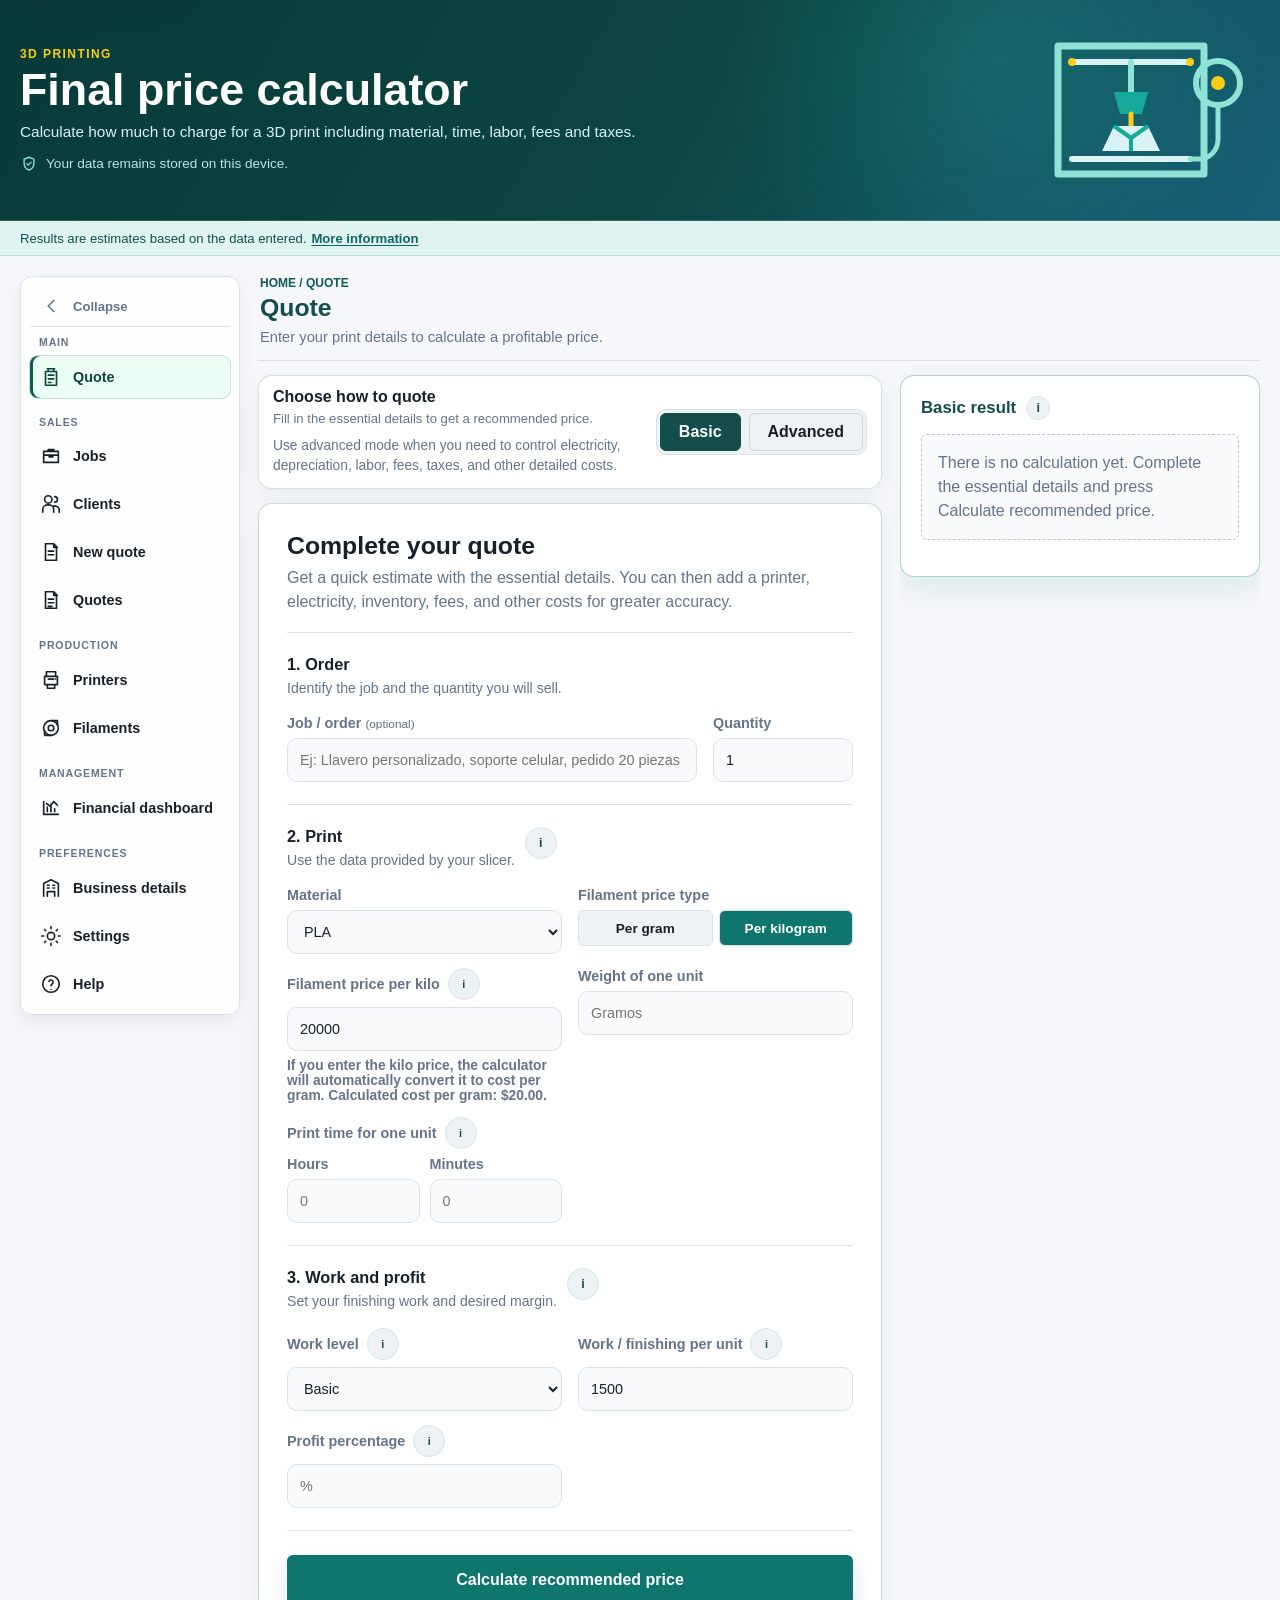
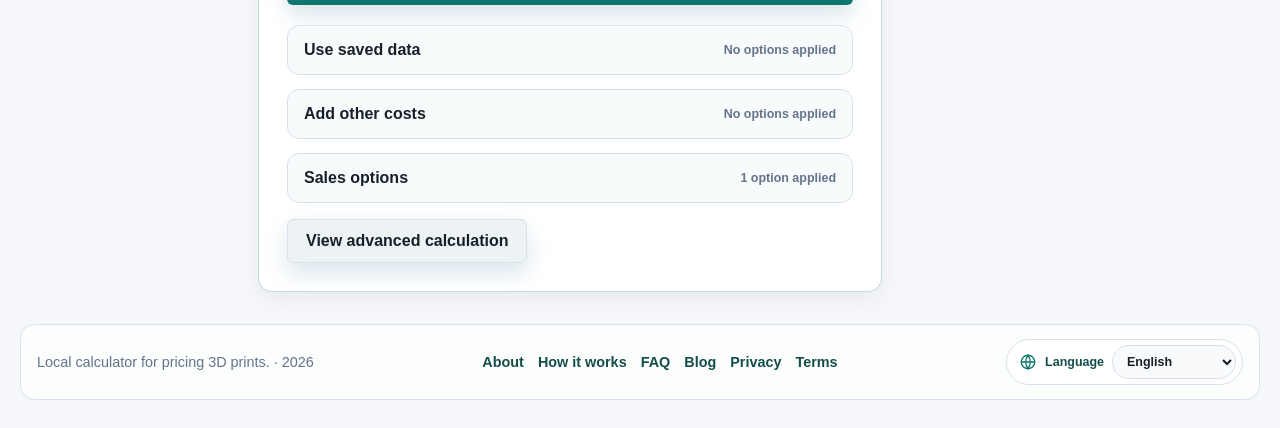
==== index.html @ 18823e8d "fix(ui): move language picker to footer" ====
<!DOCTYPE html>
<html lang="es">
<head>
  <meta charset="UTF-8">
  <meta name="viewport" content="width=device-width, initial-scale=1.0">
  <title>Calculadora de precio de impresión 3D | Costos, cotizaciones e inventario</title>
  <meta name="description" content="Calcula costos de impresión 3D, define precios rentables, crea cotizaciones y gestiona impresoras e inventario de filamentos desde una herramienta local.">
  <meta name="robots" content="index, follow">
  <meta name="theme-color" content="#0f766e">
  <meta name="color-scheme" content="light">
  <meta name="referrer" content="strict-origin-when-cross-origin">
  <link rel="canonical" href="https://raularqueros.github.io/estoy-creando-una-calculadora-web-de/">
  <link rel="icon" href="assets/icons/favicon.svg" type="image/svg+xml">
  <meta property="og:type" content="website">
  <meta property="og:title" content="Calculadora de precio de impresión 3D | Costos, cotizaciones e inventario">
  <meta property="og:description" content="Calcula costos, define precios, crea cotizaciones y gestiona impresoras e inventario de filamentos para trabajos de impresión 3D.">
  <meta property="og:url" content="https://raularqueros.github.io/estoy-creando-una-calculadora-web-de/">
  <meta property="og:image" content="https://raularqueros.github.io/estoy-creando-una-calculadora-web-de/assets/images/social-preview.svg">
  <meta property="og:site_name" content="Calculadora de precio de impresión 3D">
  <meta property="og:locale" content="es_CL">
  <meta name="twitter:card" content="summary_large_image">
  <meta name="twitter:title" content="Calculadora de precio de impresión 3D | Costos, cotizaciones e inventario">
  <meta name="twitter:description" content="Herramienta local para calcular costos, precios y cotizaciones de impresión 3D con impresoras e inventario de filamentos.">
  <meta name="twitter:image" content="https://raularqueros.github.io/estoy-creando-una-calculadora-web-de/assets/images/social-preview.svg">
  <link rel="stylesheet" href="styles.css?v=20260725-language-picker-v3">
  <script type="application/ld+json">
    {
      "@context": "https://schema.org",
      "@type": "WebApplication",
      "name": "Calculadora de precio final para impresión 3D",
      "description": "Herramienta local para calcular costos, definir precios, crear cotizaciones y gestionar impresoras e inventario de filamentos para trabajos de impresión 3D.",
      "url": "https://raularqueros.github.io/estoy-creando-una-calculadora-web-de/",
      "applicationCategory": "BusinessApplication",
      "operatingSystem": "Navegador web",
      "inLanguage": "es",
      "isAccessibleForFree": true,
      "offers": {
        "@type": "Offer",
        "price": "0",
        "priceCurrency": "USD"
      }
    }
  </script>
</head>
<body>
  <a class="skip-link" href="#dashboardContent" data-i18n="saltarContenido">Saltar al contenido principal</a>
  <div id="a11yLiveRegion" class="sr-only" aria-live="polite" aria-atomic="true"></div>
  <header class="site-header">
    <div class="site-header__inner">
      <div class="site-header__copy">
        <p class="eyebrow" data-i18n="siteEyebrow">Impresión 3D</p>
        <h1 data-i18n="tituloApp">Calculadora de precio final</h1>
        <p class="intro" data-i18n="siteIntro">Calcula cuánto cobrar por una impresión 3D considerando material, tiempo, trabajo, comisiones e impuestos.</p>
        <p class="privacy-note">
          <svg viewBox="0 0 24 24" aria-hidden="true">
            <path d="M12 3 5.5 5.5v5.4c0 4.1 2.7 7.8 6.5 9.1 3.8-1.3 6.5-5 6.5-9.1V5.5L12 3Z"/>
            <path d="m9.2 11.7 1.8 1.8 3.9-4"/>
          </svg>
          <span data-i18n="sitePrivacy">Tus datos permanecen guardados en este dispositivo.</span>
        </p>
      </div>
      <div class="site-header__visual" aria-hidden="true">
        <img src="assets/images/hero-calculadora-3d.svg" alt="" aria-hidden="true" width="280" height="200">
      </div>
    </div>
  </header>
  <div class="estimation-strip">
    <div class="estimation-strip__inner">
      <p class="estimation-notice"><span data-i18n="avisoEstimaciones">Los resultados son estimaciones basadas en los datos ingresados.</span> <a href="pages/como-funciona.html" data-i18n="masInformacion">Más información</a></p>
    </div>
  </div>

  <div class="dashboard-shell">
    <aside class="dashboard-sidebar" aria-label="Navegación principal" data-i18n-aria-label="navegacionPrincipal">
      <button type="button" id="sidebarToggle" class="sidebar-toggle" aria-expanded="true" aria-controls="dashboardNav" aria-label="Contraer navegación" data-i18n-aria-label="contraerNavegacion">
        <svg viewBox="0 0 24 24" aria-hidden="true"><path d="M15 18l-6-6 6-6"/></svg>
        <span class="dashboard-nav__label" data-i18n="contraer">Contraer</span>
      </button>
      <nav class="dashboard-nav" id="dashboardNav">
        <section class="dashboard-nav__group" aria-labelledby="navGroupMain">
          <p class="dashboard-nav__group-title" id="navGroupMain" data-i18n="navGroupMain">Principal</p>
          <button type="button" class="dashboard-nav__button" data-section="cotizar" data-tooltip="Cotizar" title="Cotizar" aria-label="Cotizar" data-i18n-title="navCotizarTitulo" data-i18n-aria-label="navCotizarTitulo">
            <svg viewBox="0 0 24 24" aria-hidden="true"><path d="M8 3h8M9 3v3h6V3M6 6h12v15H6zM9 10h6M9 14h6M9 18h3"/></svg>
            <span class="dashboard-nav__label" data-i18n="navCotizarTitulo">Cotizar</span>
          </button>
        </section>
        <section class="dashboard-nav__group" aria-labelledby="navGroupSales">
          <p class="dashboard-nav__group-title" id="navGroupSales" data-i18n="navGroupSales">Ventas</p>
          <button type="button" class="dashboard-nav__button" data-section="trabajos" data-tooltip="Trabajos" title="Trabajos" aria-label="Trabajos" data-i18n-title="navTrabajosTitulo" data-i18n-aria-label="navTrabajosTitulo">
            <svg viewBox="0 0 24 24" aria-hidden="true"><path d="M9 7V5h6v2M4 7h16v12H4zM4 11h16M10 11v2h4v-2"/></svg>
            <span class="dashboard-nav__label" data-i18n="navTrabajosTitulo">Trabajos</span>
          </button>
          <button type="button" class="dashboard-nav__button" data-section="clientes" data-tooltip="Clientes" title="Clientes" aria-label="Clientes" data-i18n-title="navClientesTitulo" data-i18n-aria-label="navClientesTitulo">
            <svg viewBox="0 0 24 24" aria-hidden="true"><path d="M9 11a4 4 0 100-8 4 4 0 000 8zM3 21v-3a5 5 0 015-5h2a5 5 0 015 5v3M16 10a3 3 0 100-6M15 14h1a5 5 0 015 5v2"/></svg>
            <span class="dashboard-nav__label" data-i18n="navClientesTitulo">Clientes</span>
          </button>
          <button type="button" class="dashboard-nav__button" data-section="cotizacion-cliente" data-tooltip="Nueva cotización" title="Nueva cotización" aria-label="Nueva cotización" data-i18n-title="navCotizacionClienteTitulo" data-i18n-aria-label="navCotizacionClienteTitulo">
            <svg viewBox="0 0 24 24" aria-hidden="true"><path d="M6 3h9l3 3v15H6zM15 3v4h4M9 11h6M9 15h6"/></svg>
            <span class="dashboard-nav__label" data-i18n="navCotizacionClienteTitulo">Nueva cotización</span>
          </button>
          <button type="button" class="dashboard-nav__button" data-section="cotizaciones" data-tooltip="Historial de cotizaciones" title="Historial de cotizaciones" aria-label="Historial de cotizaciones" data-i18n-title="navCotizacionesTitulo" data-i18n-aria-label="navCotizacionesTitulo">
            <svg viewBox="0 0 24 24" aria-hidden="true"><path d="M6 3h9l3 3v15H6zM15 3v4h4M9 11h6M9 15h6M9 19h4"/></svg>
            <span class="dashboard-nav__label" data-i18n="navCotizacionesEtiqueta">Cotizaciones</span>
          </button>
        </section>
        <section class="dashboard-nav__group" aria-labelledby="navGroupProduction">
          <p class="dashboard-nav__group-title" id="navGroupProduction" data-i18n="navGroupProduction">Producción</p>
          <button type="button" class="dashboard-nav__button" data-section="impresoras" data-tooltip="Impresoras" title="Impresoras" aria-label="Impresoras" data-i18n-title="navImpresorasTitulo" data-i18n-aria-label="navImpresorasTitulo">
            <svg viewBox="0 0 24 24" aria-hidden="true"><path d="M7 3h10v5H7zM5 8h14v9H5zM8 17h8v4H8zM9 11h6M17 11h.01"/></svg>
            <span class="dashboard-nav__label" data-i18n="navImpresorasTitulo">Impresoras</span>
          </button>
          <button type="button" class="dashboard-nav__button" data-section="filamentos" data-tooltip="Filamentos" title="Filamentos" aria-label="Filamentos" data-i18n-title="navFilamentosTitulo" data-i18n-aria-label="navFilamentosTitulo">
            <svg viewBox="0 0 24 24" aria-hidden="true"><circle cx="12" cy="12" r="8"/><circle cx="12" cy="12" r="3"/><path d="M12 4h7v5M12 20H5v-5"/></svg>
            <span class="dashboard-nav__label" data-i18n="navFilamentosTitulo">Filamentos</span>
          </button>
        </section>
        <section class="dashboard-nav__group" aria-labelledby="navGroupManagement">
          <p class="dashboard-nav__group-title" id="navGroupManagement" data-i18n="navGroupManagement">Gestión</p>
          <button type="button" class="dashboard-nav__button" data-section="finanzas" data-tooltip="Panel financiero" title="Panel financiero" aria-label="Panel financiero" data-i18n-title="navFinanzasTitulo" data-i18n-aria-label="navFinanzasTitulo">
            <svg viewBox="0 0 24 24" aria-hidden="true"><path d="M4 19V5M4 19h16M8 16v-5M12 16V8M16 16v-3M7 7l4 3 4-5 4 4"/></svg>
            <span class="dashboard-nav__label" data-i18n="navFinanzasTitulo">Panel financiero</span>
          </button>
        </section>
        <section class="dashboard-nav__group" aria-labelledby="navGroupPreferences">
          <p class="dashboard-nav__group-title" id="navGroupPreferences" data-i18n="navGroupPreferences">Preferencias</p>
          <button type="button" class="dashboard-nav__button" data-section="datos-cotizacion" data-tooltip="Datos comerciales" title="Datos comerciales" aria-label="Datos comerciales" data-i18n-title="navDatosCotizacionTitulo" data-i18n-aria-label="navDatosCotizacionTitulo">
            <svg viewBox="0 0 24 24" aria-hidden="true"><path d="M4 21V7l8-4 8 4v14M8 21v-5h8v5M8 9h2M14 9h2M8 12h2M14 12h2"/></svg>
            <span class="dashboard-nav__label" data-i18n="navDatosCotizacionTitulo">Datos comerciales</span>
          </button>
          <button type="button" class="dashboard-nav__button" data-section="configuracion" data-tooltip="Configuración" title="Configuración" aria-label="Configuración" data-i18n-title="navConfiguracionTitulo" data-i18n-aria-label="navConfiguracionTitulo">
            <svg viewBox="0 0 24 24" aria-hidden="true"><path d="M12 8a4 4 0 100 8 4 4 0 000-8zM4 12H2M22 12h-2M12 4V2M12 22v-2M6.3 6.3L4.9 4.9M19.1 19.1l-1.4-1.4M17.7 6.3l1.4-1.4M4.9 19.1l1.4-1.4"/></svg>
            <span class="dashboard-nav__label" data-i18n="navConfiguracionTitulo">Configuración</span>
          </button>
          <button type="button" class="dashboard-nav__button" data-section="ayuda" data-tooltip="Ayuda" title="Ayuda" aria-label="Ayuda" data-i18n-title="navAyudaTitulo" data-i18n-aria-label="navAyudaTitulo">
            <svg viewBox="0 0 24 24" aria-hidden="true"><circle cx="12" cy="12" r="9"/><path d="M9.8 9a2.3 2.3 0 014.4 1c0 2-2.2 2.1-2.2 4M12 18h.01"/></svg>
            <span class="dashboard-nav__label" data-i18n="navAyudaTitulo">Ayuda</span>
          </button>
        </section>
      </nav>
    </aside>

  <main class="calculator" id="dashboardContent" tabindex="-1" aria-label="Contenido principal" data-i18n-aria-label="contenidoPrincipal">
    <section class="panel mode-switch-panel">
      <div>
        <p class="eyebrow" data-i18n="modoCalculo">Modo de cálculo</p>
        <h2 data-i18n="cotizacionRapida">Elige cómo cotizar</h2>
        <p class="mode-description" data-i18n="modoBasicoDescripcion">Completa los datos esenciales para obtener un precio recomendado.</p>
        <p class="mode-advanced-hint" data-i18n="modoAvanzadoOrientacion">Usa el modo avanzado cuando necesites controlar electricidad, amortización, mano de obra, comisiones, impuestos y otros costos detallados.</p>
      </div>
      <div class="mode-actions" role="group" aria-label="Modo de cálculo">
        <button type="button" id="btnModoBasico" class="mode-button" aria-pressed="true" data-i18n="modoBasico">Básico</button>
        <button type="button" id="btnModoAvanzado" class="mode-button" aria-pressed="false" data-i18n="modoAvanzado">Avanzado</button>
      </div>
    </section>

    <section id="seccionModoBasico" class="mode-container">
      <section class="panel quick-panel basic-quote-panel" aria-describedby="basicQuickStartHelp">
        <header class="basic-form-header">
          <h2 data-i18n="basicFormTitle">Completa tu cotización</h2>
          <p id="basicQuickStartHelp" data-i18n="basicQuickStartHelp">Obtén una estimación rápida con los datos esenciales. Después puedes agregar impresora, electricidad, inventario, comisiones y otros costos para mejorar la precisión.</p>
        </header>

        <div class="basic-blocks basic-flow">
          <section class="form-block basic-flow-section">
            <div class="basic-section-heading">
              <h3 data-i18n="basicOrderTitle">1. Pedido</h3>
              <p data-i18n="basicOrderDescription">Identifica el trabajo y la cantidad que venderás.</p>
            </div>
            <div class="field-grid basic-flow-fields basic-order-fields">
              <label>
                <span><span data-i18n="nombreTrabajo">Nombre del trabajo / pedido</span> <span class="optional-label">(<span data-i18n="opcional">opcional</span>)</span></span>
                <input
                  type="text"
                  id="nombreTrabajoBasico"
                  placeholder="Ej: Llavero personalizado, soporte celular, pedido 20 piezas"
                >
              </label>
              <label>
                <span data-i18n="cantidadProductos">Cantidad de productos</span>
                <input type="number" id="cantidadBasico" min="1" value="1">
              </label>
            </div>
          </section>

          <section class="form-block basic-flow-section">
            <div class="basic-section-heading section-heading">
              <div>
                <h3 data-i18n="basicPrintTitle">2. Impresión</h3>
                <p data-i18n="basicPrintDescription">Usa los datos entregados por tu laminador.</p>
              </div>
              <button type="button" class="info-btn" data-help="datosImpresion" aria-label="Información sobre datos de la impresión">i</button>
            </div>
            <div class="field-grid basic-flow-fields">
              <label>
                <span data-i18n="material">Material</span>
                <select id="materialBasico"></select>
              </label>
              <div class="field-block">
                <span class="field-label" data-i18n="tipoPrecioFilamento">Tipo de precio del filamento</span>
                <div class="mini-switch" aria-label="Modo de costo de material básico">
                  <button type="button" id="modoCostoGramoBasico" class="mini-switch-button" aria-pressed="false" data-i18n="porGramo">Por gramo</button>
                  <button type="button" id="modoCostoKiloBasico" class="mini-switch-button active" aria-pressed="true" data-i18n="porKilo">Por kilo</button>
                </div>
              </div>
              <div class="field-block">
                <div class="field-label-row">
                  <label class="field-label" id="costoUnidadLabelBasico" for="costoUnidadBasico">Precio por kilo</label>
                  <button type="button" class="info-btn info-btn--campo inline-info" data-help="precioFilamentoCampo" aria-label="Información sobre precio del filamento">i</button>
                </div>
                <input type="number" id="costoUnidadBasico" min="0" placeholder="$" aria-describedby="costoUnidadHelpBasico">
                <p class="help-text" id="costoUnidadHelpBasico">Costo por gramo calculado: $0.</p>
              </div>
              <label>
                <span id="pesoPiezaLabelBasico" data-i18n="pesoUnaUnidad">Peso de una unidad</span>
                <input type="number" id="pesoPiezaBasico" min="0" placeholder="Gramos">
              </label>
              <div class="field-block field-block--time">
                <div class="field-label-row">
                  <span id="tiempoImpresionLabelBasico" data-i18n="tiempoImpresionUnidad">Tiempo de impresión de una unidad</span>
                  <button type="button" class="info-btn info-btn--campo inline-info" data-help="tiempoImpresionCampo" aria-label="Información sobre tiempo de impresión">i</button>
                </div>
                <div class="time-inputs">
                  <label>
                    <span data-i18n="horas">Horas</span>
                    <input type="number" id="horasImpresionHorasBasico" min="0" step="1" placeholder="0">
                  </label>
                  <label>
                    <span data-i18n="minutos">Minutos</span>
                    <input type="number" id="horasImpresionMinutosBasico" min="0" max="59" step="1" placeholder="0">
                  </label>
                </div>
              </div>
            </div>
          </section>

          <section class="form-block basic-flow-section">
            <div class="basic-section-heading section-heading">
              <div>
                <h3 data-i18n="basicWorkTitle">3. Trabajo y ganancia</h3>
                <p data-i18n="basicWorkDescription">Define las terminaciones y el margen que quieres obtener.</p>
              </div>
              <button type="button" class="info-btn" data-help="ventaGanancia" aria-label="Información sobre trabajo y ganancia">i</button>
            </div>
            <div class="field-grid basic-flow-fields">
              <div class="field-block">
                <div class="field-label-row">
                  <label for="nivelTrabajoBasico" data-i18n="nivelTrabajo">Nivel de trabajo</label>
                  <button type="button" class="info-btn info-btn--campo inline-info" data-help="nivelTrabajoCampo" aria-label="Información sobre nivel de trabajo">i</button>
                </div>
                <select id="nivelTrabajoBasico">
                  <option value="basico" data-i18n="trabajoBasico">Básico</option>
                  <option value="normal" data-i18n="trabajoNormal">Normal</option>
                  <option value="detallado" data-i18n="trabajoDetallado">Detallado</option>
                  <option value="personalizado" data-i18n="trabajoPersonalizado">Personalizado</option>
                </select>
              </div>
              <div class="field-block">
                <div class="field-label-row">
                  <label for="manoObraSimpleBasico" data-i18n="trabajoTerminacionesPorUnidad">Trabajo / terminaciones por unidad</label>
                  <button type="button" class="info-btn info-btn--campo inline-info" data-help="manoObraSimpleCampo" aria-label="Información sobre trabajo y terminaciones">i</button>
                </div>
                <input type="number" id="manoObraSimpleBasico" min="0" value="1500">
              </div>
              <div class="field-block">
                <div class="field-label-row">
                  <label for="margenBasico" data-i18n="porcentajeGanancia">Porcentaje de ganancia</label>
                  <button type="button" class="info-btn info-btn--campo inline-info" data-help="margenCampo" aria-label="Información sobre porcentaje de ganancia">i</button>
                </div>
                <input type="number" id="margenBasico" min="0" placeholder="%">
              </div>
            </div>
          </section>
        </div>

        <div class="actions basic-primary-actions">
          <button type="button" id="calculateBasicButton" data-i18n="calcularPrecioRecomendado">Calcular precio recomendado</button>
        </div>

        <div class="basic-secondary-options" aria-label="Opciones complementarias" data-i18n-aria-label="opcionesComplementarias">
        <details id="datosGuardadosBasico" class="basic-disclosure">
          <summary>
            <span data-i18n="basicSavedData">Usar datos guardados</span>
            <span id="estadoDatosGuardadosBasico" class="basic-disclosure__status" data-i18n="ningunaOpcionAplicada">Sin opciones aplicadas</span>
          </summary>
          <div class="field-grid basic-flow-fields basic-disclosure__content">
            <div class="field-block field-wide filament-picker">
              <label for="filamentoBasico"><span data-i18n="bobinaInventario">Bobina de inventario</span> <span class="optional-label">(<span data-i18n="opcional">opcional</span>)</span></label>
              <select id="filamentoBasico">
                <option value="">Sin bobina / costo manual</option>
              </select>
              <div id="filamentoResumenBasico" class="filament-picker-summary" aria-live="polite">
                Selecciona una bobina para usar su costo por gramo y estimar el consumo.
              </div>
              <div class="filament-picker-actions" hidden>
                <button type="button" id="cambiarMonedaFilamentoBasico" class="secondary compact-button" data-i18n="usarMonedaBobina">Usar moneda de la bobina</button>
                <button type="button" id="usarCostoActualFilamentoBasico" class="secondary compact-button" hidden data-i18n="usarCostoActual">Usar costo actual</button>
                <button type="button" id="usarCostoManualBasico" class="ghost-button compact-button" data-i18n="usarCostoManual">Seguir con costo manual</button>
              </div>
            </div>
            <label>
              <span data-i18n="impresoraGuardadaOpcional">Impresora guardada (opcional)</span>
              <select id="impresoraBasico"></select>
            </label>
            <div class="printer-profile-note field-wide">
              <p id="impresoraPerfilNotaBasico" class="help-text" data-i18n="impresoraGuardadaAyuda">Puedes usar una impresora guardada o continuar con los valores estimados.</p>
              <div class="compact-actions">
                <button type="button" id="usarValoresManualesBasico" class="secondary compact-button" data-i18n="usarValoresManuales">Usar valores manuales</button>
                <button type="button" id="actualizarPerfilBasico" class="secondary compact-button" hidden data-i18n="actualizarPerfilValores">Actualizar perfil con estos valores</button>
              </div>
            </div>
          </div>
        </details>

        <details id="costosAdicionalesBasico" class="basic-disclosure">
          <summary>
            <span data-i18n="basicAdditionalCosts">Agregar otros costos</span>
            <span id="estadoCostosAdicionalesBasico" class="basic-disclosure__status" data-i18n="ningunaOpcionAplicada">Sin opciones aplicadas</span>
          </summary>
          <div class="field-grid basic-flow-fields basic-disclosure__content">
            <label>
              <span id="pesoSoportesPurgaLabelBasico" data-i18n="materialExtraPorUnidad">Material extra por unidad</span>
              <button type="button" class="info-btn info-btn--campo inline-info" data-help="materialExtraCampo" aria-label="Información sobre material extra">i</button>
              <input type="number" id="pesoSoportesPurgaBasico" min="0" placeholder="Opcional">
            </label>
            <label>
              <span data-i18n="embalaje">Embalaje</span>
              <input type="number" id="embalajeBasico" min="0" placeholder="$">
            </label>
            <label>
              <span data-i18n="envio">Envío</span>
              <input type="number" id="envioBasico" min="0" placeholder="$">
            </label>
            <label>
              <span data-i18n="perdidasFallasEstimadas">Pérdidas o fallas estimadas</span>
              <button type="button" class="info-btn info-btn--campo inline-info" data-help="mermaCampo" aria-label="Información sobre pérdidas o fallas estimadas">i</button>
              <input type="number" id="mermaBasico" min="0" placeholder="%">
            </label>
          </div>
          <div class="basic-internal-costs">
            <div class="collapse-row basic-internal-costs__toggle">
            <button
              type="button"
              id="toggleSupuestosEditables"
              class="collapse-toggle"
              aria-expanded="false"
              aria-controls="panelSupuestosEditables"
            >
              <span data-i18n="costosAjustables">Costos internos usados</span>
              <span class="collapse-indicator" data-i18n="mostrarContenido">Mostrar</span>
            </button>
            <button type="button" class="info-btn" data-help="supuestos" aria-label="Información sobre costos internos usados">i</button>
            </div>
            <div id="panelSupuestosEditables" class="field-grid basic-flow-fields collapsible-content" hidden>
              <label>
                <span data-i18n="wattsPromedio">Watts promedio</span>
                <input type="number" id="wattsPromedioBasico" min="0" placeholder="Watts">
              </label>
              <label>
                <span data-i18n="tarifaKwh">Tarifa kWh</span>
                <input type="number" id="tarifaKwhBasico" min="0" placeholder="$">
              </label>
              <label>
                <span data-i18n="costoRealImpresora">Costo real pagado por la impresora</span>
                <button type="button" class="info-btn info-btn--campo inline-info" data-help="costoImpresoraCampo" aria-label="Información sobre costo real de impresora">i</button>
                <input type="number" id="costoImpresoraBasico" min="0" placeholder="$">
                <p id="costoImpresoraAvisoBasico" class="help-text warning-text" data-i18n="ingresaCostoRealImpresora">Ingresa el precio que realmente pagaste.</p>
              </label>
              <label>
                <span data-i18n="costoHerramientas">Costo de herramientas</span>
                <input type="number" id="costoHerramientasBasico" min="0" placeholder="$">
              </label>
              <label>
                <span data-i18n="anosVida">Años de vida</span>
                <input type="number" id="anosVidaBasico" min="0" placeholder="0">
              </label>
              <label>
                <span data-i18n="diasOperativosAno">Días operativos al año</span>
                <input type="number" id="diasOperativosAnoBasico" min="0" placeholder="0">
              </label>
              <label>
                <span data-i18n="horasProductivasDia">Horas productivas al día</span>
                <input type="number" id="horasProductivasDiaBasico" min="0" placeholder="0">
              </label>
              <label>
                <span data-i18n="mantenimiento">Mantenimiento</span>
                <input type="number" id="mantenimientoBasico" min="0" placeholder="%">
              </label>
            </div>
          </div>
        </details>

        <details id="ventaConfiguracionBasico" class="basic-disclosure">
          <summary>
            <span data-i18n="basicSalesSettings">Opciones de venta</span>
            <span id="estadoVentaConfiguracionBasico" class="basic-disclosure__status" data-i18n="ningunaOpcionAplicada">Sin opciones aplicadas</span>
          </summary>
          <div class="field-grid basic-flow-fields basic-disclosure__content">
            <label>
              <span data-i18n="moneda">Moneda</span>
              <select id="currencySelectBasico"></select>
            </label>
            <label>
              <span data-i18n="idioma">Idioma</span>
              <select id="languageSelectBasico"></select>
            </label>
            <label>
              <span data-i18n="canalVenta">Canal de venta</span>
              <select id="canalVentaBasico"></select>
            </label>
            <label>
              <span data-i18n="comisionPorcentaje">Comisión %</span>
              <button type="button" class="info-btn info-btn--campo inline-info" data-help="comisionPorcentajeCampo" aria-label="Información sobre comisión porcentual">i</button>
              <input type="number" id="feePorcentualBasico" min="0" placeholder="%">
            </label>
            <label>
              <span data-i18n="comisionFija">Comisión fija</span>
              <button type="button" class="info-btn info-btn--campo inline-info" data-help="comisionFijaCampo" aria-label="Información sobre comisión fija">i</button>
              <input type="number" id="feeFijoBasico" min="0" placeholder="$">
            </label>
            <label>
              <span data-i18n="impuesto">Impuesto</span>
              <button type="button" class="info-btn info-btn--campo inline-info" data-help="impuestoCampo" aria-label="Información sobre impuesto">i</button>
              <input type="number" id="impuestoBasico" min="0" placeholder="%">
            </label>
            <div class="field-block field-wide">
              <span class="field-label" data-i18n="alcanceDatosSlicer">Los datos del slicer corresponden a:</span>
              <button type="button" class="info-btn info-btn--campo inline-info" data-help="alcanceDatosSlicerCampo" aria-label="Información sobre datos del slicer por unidad o lote">i</button>
              <select id="alcanceDatosSlicerBasico">
                <option value="unidad" data-i18n="datosSlicerUnidad">Una unidad</option>
                <option value="lote" data-i18n="datosSlicerLote">El lote completo</option>
              </select>
            </div>
            <label>
              <span data-i18n="tipoGanancia">Tipo de ganancia</span>
              <select id="tipoGananciaBasico">
                <option value="recargo" data-i18n="recargoSobreCosto">Recargo sobre costo</option>
                <option value="margen" data-i18n="margenSobrePrecioVenta">Margen sobre precio de venta</option>
              </select>
            </label>
          </div>
          <p class="help-text" data-i18n="monedaUnidadCostos">La moneda define la unidad de tus costos. La aplicación no convierte valores automáticamente.</p>
          <div id="currencyConversionWarningBasico" class="warning-item currency-conversion-warning" hidden>
            <span data-i18n="monedaCambiadaSinConversion">Moneda cambiada sin conversión. Revisa todos los valores monetarios antes de calcular.</span>
            <button type="button" id="confirmarRevisionMonedaBasico" class="ghost-button compact-button" data-i18n="heRevisadoValores">He revisado los valores</button>
          </div>
          <p id="currencyClearNoticeBasico" class="help-text warning-text" hidden data-i18n="ingresaCostosMonedaSeleccionada">Ingresa nuevamente los costos en la moneda seleccionada.</p>
          <p class="help-text" id="currencyFormatPreviewBasico">Formato de ejemplo: $0</p>
          <div class="currency-detection" aria-live="polite">
            <p class="help-text currency-detection__status" id="currencyDetectionStatusBasico"></p>
            <p class="help-text" data-i18n="privacidadGeolocalizacion">La moneda puede seleccionarse automáticamente a partir del país aproximado asociado a tu conexión. No guardamos tu dirección IP.</p>
            <button type="button" id="detectarMonedaBasico" class="secondary compact-button" data-i18n="detectarNuevamente">Detectar nuevamente</button>
          </div>
        </details>

        <div class="actions basic-secondary-actions">
          <button type="button" id="verCalculoAvanzado" class="secondary" data-i18n="verCalculoAvanzado">Ver cálculo avanzado</button>
        </div>
        </div>
      </section>

      <section class="panel result-panel basic-result-panel" role="region" aria-labelledby="resultadoBasicoTitulo">
        <h2 id="resultadoBasicoTitulo" tabindex="-1" class="section-heading">
          <span data-i18n="resultadoBasico">Resultado básico</span>
          <button type="button" class="info-btn" data-help="resultado" aria-label="Información sobre resultado">i</button>
        </h2>
        <div id="resultBasico" class="result-box" role="status" aria-live="polite" aria-atomic="true">
          Aún no hay un cálculo. Completa los datos esenciales y presiona Calcular precio recomendado.
        </div>
        <details class="collapsible-section basic-result-details" hidden>
          <summary data-i18n="verDesgloseCompleto">Ver desglose completo</summary>
          <div id="basicBreakdown" class="breakdown-grid"></div>
        </details>
        <div id="basicWarnings" class="warning-list"></div>
      </section>

        <section class="panel result-panel assumptions-panel" hidden>
          <details class="collapsible-section">
            <summary>
              <span data-i18n="supuestosUsadosModoBasico">Supuestos usados en modo básico</span>
              <button type="button" class="info-btn details-info" data-help="supuestos" aria-label="Información sobre supuestos usados">i</button>
            </summary>
            <div id="supuestosModoBasico" class="assumptions-grid"></div>
          </details>
        </section>
    </section>

    <div id="seccionModoAvanzado" class="mode-container" hidden>
    <!-- Datos iniciales del trabajo -->
    <section class="panel">
      <h2 class="section-heading">
        <span data-i18n="datosBasicos">1. Datos básicos</span>
        <button type="button" class="info-btn" data-help="modoAvanzado" aria-label="Información sobre modo avanzado">i</button>
      </h2>
      <div class="field-grid">
        <label>
          <span data-i18n="nombreTrabajo">Nombre del trabajo</span>
          <input type="text" id="nombreTrabajoAvanzado" placeholder="Ej: Soporte para escritorio">
        </label>
        <label>
          <span data-i18n="cliente">Cliente</span>
          <input type="text" id="clienteAvanzado" placeholder="Ej: Cliente particular" data-i18n-placeholder="placeholderClienteParticular">
        </label>
        <label>
          <span data-i18n="cantidadProductos">Cantidad de productos</span>
          <input type="number" id="cantidadAvanzado" min="1" value="1">
        </label>
        <label>
          <span data-i18n="moneda">Moneda</span>
          <select id="currencySelect"></select>
        </label>
        <label>
          Idioma
          <select id="languageSelect"></select>
        </label>
      </div>
      <p class="help-text" data-i18n="monedaUnidadCostos">La moneda define la unidad de tus costos. La aplicación no convierte valores automáticamente.</p>
      <div id="currencyConversionWarning" class="warning-item currency-conversion-warning" hidden>
        <span data-i18n="monedaCambiadaSinConversion">Moneda cambiada sin conversión. Revisa todos los valores monetarios antes de calcular.</span>
        <button type="button" id="confirmarRevisionMoneda" class="ghost-button compact-button" data-i18n="heRevisadoValores">He revisado los valores</button>
      </div>
      <p id="currencyClearNotice" class="help-text warning-text" hidden data-i18n="ingresaCostosMonedaSeleccionada">Ingresa nuevamente los costos en la moneda seleccionada.</p>
      <p class="help-text" id="currencyFormatPreview">Formato de ejemplo: $0</p>
      <div class="currency-detection" aria-live="polite">
        <p class="help-text currency-detection__status" id="currencyDetectionStatus"></p>
        <p class="help-text" data-i18n="privacidadGeolocalizacion">La moneda puede seleccionarse automáticamente a partir del país aproximado asociado a tu conexión. No guardamos tu dirección IP.</p>
        <button type="button" id="detectarMonedaAvanzado" class="secondary compact-button" data-i18n="detectarNuevamente">Detectar nuevamente</button>
      </div>
    </section>

    <!-- Datos entregados por el slicer -->
    <section class="panel">
      <h2 data-i18n="datosSlicer">2. Datos del slicer</h2>
      <div class="field-grid field-grid--slicer">
        <div class="field-block field-wide">
          <span class="field-label" data-i18n="alcanceDatosSlicer">Los datos del slicer corresponden a:</span>
          <button type="button" class="info-btn info-btn--campo inline-info" data-help="alcanceDatosSlicerCampo" aria-label="Información sobre datos del slicer por unidad o lote">i</button>
          <select id="alcanceDatosSlicerAvanzado">
            <option value="unidad" data-i18n="datosSlicerUnidad">Una unidad</option>
            <option value="lote" data-i18n="datosSlicerLote">El lote completo</option>
          </select>
        </div>
        <div class="field-block field-block--time">
          <span class="field-label" id="tiempoImpresionLabelAvanzado" data-i18n="tiempoImpresionUnidad">Tiempo de impresión de una unidad</span>
          <div class="time-inputs">
            <label>
              <span data-i18n="horas">Horas</span>
              <input type="number" id="horasImpresionHorasAvanzado" min="0" step="1" placeholder="0">
            </label>
            <label>
              <span data-i18n="minutos">Minutos</span>
              <input type="number" id="horasImpresionMinutosAvanzado" min="0" max="59" step="1" placeholder="0">
            </label>
          </div>
        </div>
        <div class="field-block field-block--slicer-weight">
          <span class="field-label" id="pesoPiezaLabelAvanzado" data-i18n="pesoUnaUnidad">Peso de una unidad</span>
          <input type="number" id="pesoPiezaAvanzado" min="0" placeholder="Gramos">
        </div>
        <label>
          <span data-i18n="alturaCapa">Altura de capa</span>
          <input type="text" placeholder="Ej: 0.20 mm">
        </label>
      </div>
    </section>

    <!-- Datos de material y desperdicio -->
    <section class="panel">
      <h2 data-i18n="material">3. Material</h2>
      <div class="field-grid">
        <div class="field-block field-wide filament-picker">
          <label for="filamentoAvanzado"><span data-i18n="bobinaInventario">Bobina de inventario</span> <span class="optional-label">(<span data-i18n="opcional">opcional</span>)</span></label>
          <select id="filamentoAvanzado">
            <option value="">Sin bobina / costo manual</option>
          </select>
          <div id="filamentoResumenAvanzado" class="filament-picker-summary" aria-live="polite">
            Selecciona una bobina para usar su costo por gramo y estimar el consumo.
          </div>
          <div class="filament-picker-actions" hidden>
            <button type="button" id="cambiarMonedaFilamentoAvanzado" class="secondary compact-button" data-i18n="usarMonedaBobina">Usar moneda de la bobina</button>
            <button type="button" id="usarCostoActualFilamentoAvanzado" class="secondary compact-button" hidden data-i18n="usarCostoActual">Usar costo actual</button>
            <button type="button" id="usarCostoManualAvanzado" class="ghost-button compact-button">Seguir con costo manual</button>
          </div>
        </div>
        <label>
          Tipo de material
          <select id="materialAvanzado"></select>
        </label>
        <div class="field-block">
          <span class="field-label" id="costoUnidadLabelAvanzado">Costo por gramo</span>
          <div class="mini-switch" aria-label="Modo de costo de material avanzado">
            <button type="button" id="modoCostoGramoAvanzado" class="mini-switch-button active" aria-pressed="true">Costo por gramo</button>
            <button type="button" id="modoCostoKiloAvanzado" class="mini-switch-button" aria-pressed="false">Precio por kilo</button>
          </div>
          <input type="number" id="costoUnidadAvanzado" min="0" placeholder="$">
          <p class="help-text" id="costoUnidadHelpAvanzado">Costo por gramo calculado: $0.</p>
        </div>
        <label>
          <span id="pesoSoportesPurgaLabelAvanzado" data-i18n="materialExtraPorUnidad">Material extra por unidad</span>
          <input type="number" id="pesoSoportesPurgaAvanzado" min="0" placeholder="Gramos">
        </label>
      </div>
    </section>

    <!-- Datos de consumo electrico -->
    <section class="panel">
      <h2 data-i18n="electricidad">4. Electricidad</h2>
      <div class="field-grid">
        <label>
          Consumo estimado
          <button type="button" class="info-btn info-btn--campo inline-info" data-help="wattsPromedioCampo" aria-label="Información sobre watts promedio">i</button>
          <input type="number" id="wattsPromedioAvanzado" min="0" placeholder="Watts">
        </label>
        <label>
          Costo por kWh
          <button type="button" class="info-btn info-btn--campo inline-info" data-help="tarifaKwhCampo" aria-label="Información sobre tarifa kWh">i</button>
          <input type="number" id="tarifaKwhAvanzado" min="0" placeholder="$">
        </label>
      </div>
    </section>

    <!-- Tiempo humano dedicado al trabajo -->
    <section class="panel">
      <h2 data-i18n="manoObra">5. Mano de obra</h2>
      <div class="field-grid">
        <label>
          <span data-i18n="preparacionPorPedido">Preparación (por pedido)</span>
          <input type="text" id="horasPreparacionAvanzado" placeholder="Ej: 20 min">
        </label>
        <label>
          <span data-i18n="postprocesadoPorUnidad">Postprocesado (por unidad)</span>
          <input type="text" id="horasPostprocesadoAvanzado" placeholder="Ej: 45 min">
        </label>
        <label>
          Valor hora
          <input type="number" id="tarifaHoraAvanzado" min="0" placeholder="$">
        </label>
      </div>
    </section>

    <!-- Costos asociados al equipo -->
    <section class="panel">
      <h2>6. Equipo y amortización</h2>
      <div class="field-grid">
        <label>
          <span data-i18n="impresora">Impresora</span>
          <select id="impresoraAvanzado"></select>
        </label>
        <div class="printer-profile-note field-wide">
          <p id="impresoraPerfilNotaAvanzado" class="help-text">Puedes usar una impresora guardada o mantener la configuración manual.</p>
          <button type="button" id="actualizarPerfilAvanzado" class="secondary compact-button" hidden>Actualizar perfil con estos valores</button>
        </div>
        <label>
          <span data-i18n="costoRealImpresora">Costo real pagado por la impresora</span>
          <button type="button" class="info-btn info-btn--campo inline-info" data-help="costoImpresoraCampo" aria-label="Información sobre costo real de impresora">i</button>
          <input type="number" id="costoImpresoraAvanzado" min="0" placeholder="$">
          <p id="costoImpresoraAvisoAvanzado" class="help-text warning-text" data-i18n="ingresaCostoRealImpresora">Ingresa el precio que realmente pagaste.</p>
        </label>
        <label>
          Costo de herramientas
          <input type="number" id="costoHerramientasAvanzado" min="0" placeholder="$">
        </label>
        <label>
          Años de vida
          <button type="button" class="info-btn info-btn--campo inline-info" data-help="vidaUtilCampo" aria-label="Información sobre vida útil">i</button>
          <input type="number" id="anosVidaAvanzado" min="0" placeholder="0">
        </label>
        <label>
          Días operativos al año
          <button type="button" class="info-btn info-btn--campo inline-info" data-help="diasOperativosCampo" aria-label="Información sobre días operativos al año">i</button>
          <input type="number" id="diasOperativosAnoAvanzado" min="0" placeholder="0">
        </label>
        <label>
          <span data-i18n="horasProductivasDia">Horas productivas al día</span>
          <button type="button" class="info-btn info-btn--campo inline-info" data-help="horasProductivasCampo" aria-label="Información sobre horas productivas al día">i</button>
          <input type="number" id="horasProductivasDiaAvanzado" min="0" placeholder="0">
        </label>
        <label>
          Mantenimiento
          <button type="button" class="info-btn info-btn--campo inline-info" data-help="mantenimientoCampo" aria-label="Información sobre mantenimiento">i</button>
          <input type="number" id="mantenimientoAvanzado" min="0" placeholder="%">
        </label>
      </div>
    </section>

    <!-- Costos de entrega y proteccion -->
    <section class="panel">
      <h2>7. Logística</h2>
      <div class="field-grid">
        <label>
          <span data-i18n="embalaje">Embalaje</span>
          <input type="number" id="embalajeAvanzado" min="0" placeholder="$">
        </label>
        <label>
          <span data-i18n="envio">Envío</span>
          <input type="number" id="envioAvanzado" min="0" placeholder="$">
        </label>
        <label>
          <span data-i18n="seguroAduanas">Seguro o aduanas</span>
          <button type="button" class="info-btn info-btn--campo inline-info" data-help="seguroCampo" aria-label="Información sobre seguro o aduanas">i</button>
          <input type="number" id="seguroAduanasAvanzado" min="0" placeholder="$">
        </label>
      </div>
    </section>

    <!-- Costos del canal de venta -->
    <section class="panel">
      <h2 data-i18n="canalVentaFees">8. Canal de venta y fees</h2>
      <div class="field-grid">
        <label>
          <span data-i18n="canalVenta">Canal</span>
          <select id="canalVentaAvanzado"></select>
        </label>
        <label>
          <span data-i18n="feeMarketplace">Fee de marketplace</span>
          <input type="number" id="feeMarketplaceAvanzado" min="0" placeholder="%">
        </label>
        <label>
          <span data-i18n="baseComisionCanal">Base de comisión del canal</span>
          <button type="button" class="info-btn info-btn--campo inline-info" data-help="baseComisionCampo" aria-label="Información sobre base de comisión">i</button>
          <select id="baseComisionCanalAvanzado">
            <option value="precioNeto" data-i18n="precioNetoAntesImpuestos">Precio neto antes de impuestos</option>
            <option value="precioFinalConImpuesto" data-i18n="precioFinalConImpuestos">Precio final con impuestos</option>
          </select>
        </label>
        <label>
          <span data-i18n="feePago">Fee de pago</span>
          <input type="number" id="feePagoAvanzado" min="0" placeholder="%">
        </label>
        <label>
          <span data-i18n="baseComisionPago">Base de comisión del método de pago</span>
          <button type="button" class="info-btn info-btn--campo inline-info" data-help="baseComisionCampo" aria-label="Información sobre base de comisión">i</button>
          <select id="baseComisionPagoAvanzado">
            <option value="precioNeto" data-i18n="precioNetoAntesImpuestos">Precio neto antes de impuestos</option>
            <option value="precioFinalConImpuesto" data-i18n="precioFinalConImpuestos">Precio final con impuestos</option>
          </select>
        </label>
      </div>
    </section>

    <!-- Datos comerciales finales -->
    <section class="panel">
      <h2 data-i18n="gananciaImpuestos">9. Margen e impuestos</h2>
      <div class="field-grid">
        <label>
          <span data-i18n="tipoGanancia">Tipo de ganancia</span>
          <select id="tipoGananciaAvanzado">
            <option value="recargo" data-i18n="recargoSobreCosto">Recargo sobre costo</option>
            <option value="margen" data-i18n="margenSobrePrecioVenta">Margen sobre precio de venta</option>
          </select>
        </label>
        <label>
          <span data-i18n="porcentajeGanancia">Porcentaje de ganancia</span>
          <input type="number" id="margenAvanzado" min="0" placeholder="%">
        </label>
        <label>
          <span data-i18n="impuestos">Impuestos</span>
          <input type="number" id="impuestoAvanzado" min="0" placeholder="%">
        </label>
      </div>
    </section>

    <!-- Resultado futuro del calculo -->
    <section class="panel result-panel" role="region" aria-labelledby="resultadoAvanzadoTitulo">
      <h2 id="resultadoAvanzadoTitulo" tabindex="-1">10. <span data-i18n="resultado">Resultado</span></h2>
      <div id="result" class="result-box">
        Aún no hay un cálculo. Completa los datos y presiona Calcular precio.
      </div>
      <div class="actions">
        <button type="button" id="calculateButton" data-i18n="calcular">Calcular</button>
        <button type="button" id="btnExportarExcel" class="export-button" data-i18n="exportarExcel" disabled>Exportar cálculo actual</button>
        <button type="button" id="clearButton" class="secondary" data-i18n="limpiar">Limpiar</button>
        <button type="button" id="volverModoBasico" class="secondary" data-i18n="volverModoBasico">Volver a modo básico</button>
      </div>
      <p class="help-text">Exportación CSV compatible con Excel. Disponible cuando exista un cálculo generado.</p>
    </section>
    </div>

    <details class="panel result-panel price-levels-panel result-disclosure" hidden>
      <summary class="result-disclosure__summary">
        <span>Precios por nivel</span>
      </summary>
      <div class="result-disclosure__content">
        <p class="help-text">Compara precios sugeridos usando el mismo pedido y cambiando solo el margen.</p>
        <div id="preciosNivelContenido" class="price-levels-empty">
          Primero realiza un cálculo para ver precios por nivel.
        </div>
      </div>
    </details>

    <section id="datosCotizacionPanel" class="panel result-panel quote-data-panel">
      <div class="quote-data-heading">
        <p class="eyebrow" data-i18n="datosCotizacion">Datos para la cotización</p>
        <h2 id="perfilNegocioTitulo" data-i18n="perfilEmprendimiento">Perfil del emprendimiento</h2>
        <p class="help-text" data-i18n="perfilEmprendimientoAyuda">Configura estos datos una vez para reutilizarlos automáticamente en nuevas cotizaciones.</p>
      </div>

      <section class="business-profile-card" aria-labelledby="perfilNegocioTitulo">
        <div class="business-profile-card__heading">
          <p id="perfilNegocioAyuda" class="help-text" data-i18n="perfilSinGuardarAyuda">Estos datos se usarán automáticamente en las nuevas cotizaciones.</p>
        </div>

        <div id="perfilNegocioResumen" class="business-profile-summary" aria-live="polite" hidden>
          <p class="business-profile-status" data-i18n="perfilGuardadoDispositivo">Perfil guardado en este dispositivo</p>
          <img id="perfilNegocioResumenLogo" class="business-profile-summary__logo" alt="" hidden>
          <strong id="perfilNegocioResumenNombre" class="business-profile-summary__name"></strong>
          <div id="perfilNegocioResumenDatos" class="business-profile-summary__details"></div>
        </div>

        <form id="perfilNegocioFormulario" class="business-profile-form">
          <div class="business-logo-field">
            <div class="business-logo-preview">
              <img id="logoNegocioPreview" alt="" hidden>
              <span id="logoNegocioPlaceholder" data-i18n="logoNegocioSinLogo">Sin logo</span>
            </div>
            <div class="business-logo-field__content">
              <span class="business-logo-field__label" data-i18n="logoNegocio">Logo del emprendimiento</span>
              <p class="help-text" data-i18n="logoNegocioAyuda">PNG, JPG o WebP. Se optimizará localmente antes de guardar.</p>
              <input class="sr-only" type="file" id="logoNegocioInput" accept="image/png,image/jpeg,image/webp" aria-describedby="logoNegocioFormatos logoNegocioMessage">
              <div class="actions business-logo-field__actions">
                <label for="logoNegocioInput" class="button secondary" data-i18n="cambiarLogoNegocio">Cambiar logo</label>
                <button type="button" id="eliminarLogoNegocioButton" class="secondary danger-button" data-i18n="eliminarLogoNegocio">Eliminar logo</button>
              </div>
              <p id="logoNegocioFormatos" class="sr-only" data-i18n="logoNegocioFormatos">Formatos permitidos: PNG, JPG y WebP.</p>
              <p id="logoNegocioMessage" class="help-text" role="status"></p>
            </div>
          </div>
          <div class="field-grid business-profile-fields">
            <label>
              <span data-i18n="nombreNegocio">Nombre del negocio</span>
              <input type="text" id="nombreNegocio">
            </label>
            <label>
              <span data-i18n="rutNegocio">RUT / ID fiscal</span>
              <input type="text" id="rutNegocio">
            </label>
            <label>
              <span data-i18n="telefonoNegocio">Teléfono / WhatsApp</span>
              <input type="text" id="telefonoNegocio">
            </label>
            <label>
              <span data-i18n="correoNegocio">Correo</span>
              <input type="email" id="correoNegocio">
            </label>
            <label>
              <span data-i18n="direccionNegocio">Dirección</span>
              <input type="text" id="direccionNegocio">
            </label>
            <label>
              <span data-i18n="sitioWebNegocio">Sitio web</span>
              <input type="url" id="sitioWebNegocio">
            </label>
            <label class="field-wide">
              <span data-i18n="instagramNegocio">Instagram</span>
              <input type="text" id="instagramNegocio">
            </label>
          </div>
          <div class="actions business-profile-form__actions">
            <button type="submit" id="guardarPerfilNegocioButton" data-i18n="guardarPerfilEmprendimiento">Guardar perfil del emprendimiento</button>
          </div>
        </form>

        <div id="perfilNegocioAccionesGuardado" class="actions business-profile-saved-actions" hidden>
          <button type="button" id="editarPerfilNegocioButton" class="secondary" aria-controls="perfilNegocioFormulario" aria-expanded="false" data-i18n="editarPerfil">Editar perfil</button>
          <button type="button" id="borrarPerfilNegocioButton" class="secondary danger-button" data-i18n="borrarPerfil">Borrar perfil</button>
        </div>
        <p id="perfilNegocioMessage" class="help-text" role="status"></p>
      </section>

      <section class="quote-customer-settings" aria-labelledby="clienteCondicionesTitulo">
        <div class="quote-customer-settings__heading">
          <h3 id="clienteCondicionesTitulo" data-i18n="clienteYCondiciones">Cliente y condiciones</h3>
          <p class="help-text" data-i18n="clienteYCondicionesAyuda">Estos datos pertenecen a cada cotización y se administran por separado del perfil.</p>
        </div>
        <div class="quote-data-grid quote-customer-settings__grid">
          <div class="quote-data-block">
            <h3 data-i18n="datosCliente">Datos del cliente</h3>
            <div class="field-grid">
              <label class="field-wide">
                <span data-i18n="seleccionarClienteGuardado">Seleccionar cliente guardado</span>
                <select id="clienteGuardadoCotizacion">
                  <option value="" data-i18n="sinClienteGuardado">Sin cliente guardado</option>
                </select>
              </label>
              <label>
                <span data-i18n="clienteCotizacion">Cliente</span>
                <input type="text" id="clienteCotizacion">
              </label>
              <label>
                <span data-i18n="contactoCliente">Teléfono / WhatsApp</span>
                <input type="text" id="contactoCliente">
              </label>
              <label>
                <span data-i18n="correoCliente">Correo</span>
                <input type="email" id="correoCliente">
              </label>
              <label>
                <span data-i18n="empresaCliente">Empresa</span>
                <input type="text" id="empresaCliente">
              </label>
              <label>
                <span data-i18n="rutCliente">RUT / ID fiscal</span>
                <input type="text" id="rutCliente">
              </label>
              <label>
                <span data-i18n="direccionCliente">Dirección</span>
                <input type="text" id="direccionCliente">
              </label>
              <div class="field-wide client-link-actions">
                <p id="clienteCotizacionVinculo" class="help-text" data-i18n="editarCotizacionSinCambiarFicha">Puedes editar estos datos para esta cotización sin cambiar la ficha guardada.</p>
                <button type="button" id="actualizarClienteDesdeCotizacionButton" class="secondary" disabled data-i18n="actualizarFichaClienteDatos">Actualizar ficha del cliente con estos datos</button>
              </div>
            </div>
          </div>

          <div class="quote-data-block">
            <h3 data-i18n="condicionesCotizacion">Condiciones de la cotización</h3>
            <div class="field-grid">
              <label>
                <span data-i18n="validezCotizacionDias">Validez de la cotización (días)</span>
                <input type="number" id="validezCotizacionDias" min="0" value="7">
              </label>
              <label>
                <span data-i18n="tiempoEntrega">Tiempo de entrega</span>
                <input type="text" id="tiempoEntrega" value="A coordinar" maxlength="120">
              </label>
              <label class="field-wide">
                <span data-i18n="condicionesPago">Condiciones de pago</span>
                <textarea id="condicionesPago" rows="3" maxlength="250">50% de abono para iniciar y 50% contra entrega.</textarea>
              </label>
              <label class="field-wide">
                <span data-i18n="observacionesCotizacion">Observaciones</span>
                <textarea id="observacionesCotizacion" rows="3" maxlength="500"></textarea>
              </label>
            </div>
          </div>
        </div>

        <div class="actions quote-customer-settings__actions">
          <button type="button" id="guardarDatosCotizacionButton" data-i18n="guardarDatosCotizacion">Guardar datos de cotización</button>
          <button type="button" id="borrarDatosCotizacionButton" class="secondary danger-button" data-i18n="borrarDatosCotizacion">Borrar datos guardados</button>
        </div>
        <p id="datosCotizacionMessage" class="help-text" role="status"></p>
      </section>
    </section>

    <section id="cotizacionClientePanel" class="panel result-panel client-quote-panel">
      <header class="quote-builder-heading">
        <div>
          <p class="eyebrow" data-i18n="editorComercial">Editor comercial</p>
          <h2 data-i18n="navCotizacionClienteTitulo">Nueva cotización</h2>
          <p class="help-text" data-i18n="nuevaCotizacionDescripcion">Prepara una propuesta clara con productos, condiciones y totales comerciales.</p>
        </div>
        <button type="button" id="nuevaCotizacionButton" class="secondary" data-i18n="navCotizacionClienteTitulo">Nueva cotización</button>
      </header>
      <section class="quote-finalize-card" aria-labelledby="finalizarCotizacionTitulo">
        <div class="quote-finalize-card__heading">
          <h3 id="finalizarCotizacionTitulo" data-i18n="finalizarCotizacion">Finalizar cotización</h3>
          <p class="help-text" data-i18n="finalizarCotizacionAyuda">Genera la cotización, revisa su vista previa y guárdala como PDF cuando esté lista.</p>
        </div>
        <div class="actions quote-actions">
          <button type="button" id="generarCotizacionButton" data-i18n="generarCotizacion" disabled>Generar cotización</button>
          <button type="button" id="vistaPreviaCotizacionButton" class="secondary" data-i18n="vistaPreviaCotizacion" disabled>Vista previa de cotización</button>
          <button type="button" id="imprimirCotizacionButton" class="secondary" data-i18n="imprimirGuardarPDF" disabled>Imprimir / Guardar PDF</button>
        </div>
        <p class="help-text print-help" data-i18n="ayudaPdfLimpio">Para obtener un PDF limpio, desactiva “Encabezados y pies de página” en las opciones de impresión del navegador.</p>
      </section>
      <p id="cotizacionMessage" class="help-text empty-state" role="status" data-i18n="primeroCalculaCotizacion">Primero realiza un cálculo para generar una cotización.</p>
      <div id="cotizacionClienteVista" class="client-quote-preview" hidden></div>
    </section>

    <section id="misCotizacionesPanel" class="panel result-panel quotes-panel">
      <header class="quotes-history-heading">
        <div>
          <p class="eyebrow" data-i18n="seguimientoComercial">Seguimiento comercial</p>
          <h2 data-i18n="historialCotizaciones">Historial de cotizaciones</h2>
          <p class="help-text" data-i18n="historialCotizacionesDescripcion">Consulta, filtra y administra las propuestas guardadas en este dispositivo.</p>
        </div>
        <button type="button" data-quote-list-action="nueva" data-quotes-primary-new data-i18n="navCotizacionClienteTitulo">Nueva cotización</button>
      </header>
      <div id="cotizacionesDashboard"></div>
    </section>

    <section id="misTrabajosPanel" class="panel result-panel jobs-panel">
      <details class="collapsible-section" open>
        <summary data-i18n="misTrabajos">Mis trabajos</summary>
        <p class="help-text">Guarda cotizaciones calculadas en este navegador. Puedes exportarlas como JSON para respaldarlas o moverlas a otro equipo.</p>

        <div class="job-save-box">
          <section class="jobs-save-section">
            <h3 data-i18n="guardarTrabajoActual">Guardar trabajo actual</h3>
            <div class="field-grid jobs-save-fields">
              <label>
                <span data-i18n="clienteGuardado">Cliente guardado</span>
                <select id="trabajoClienteGuardado">
                  <option value="" data-i18n="guardarSinCliente">Guardar sin cliente vinculado</option>
                </select>
              </label>
              <label>
                <span data-i18n="cliente">Cliente</span>
                <input type="text" id="trabajoCliente" placeholder="Ej: Cliente particular" data-i18n-placeholder="placeholderClienteParticular">
              </label>
              <label>
                <span data-i18n="estado">Estado</span>
                <select id="trabajoEstado">
                  <option value="Pendiente" data-i18n="pendiente">Pendiente</option>
                  <option value="Aceptado" data-i18n="aceptado">Aceptado</option>
                  <option value="Rechazado" data-i18n="rechazado">Rechazado</option>
                  <option value="Terminado" data-i18n="terminado">Terminado</option>
                  <option value="Pagado" data-i18n="pagado">Pagado</option>
                </select>
              </label>
              <label class="field-wide">
                <span data-i18n="descripcion">Descripción</span>
                <textarea id="trabajoDescripcion" rows="3" placeholder="Notas del pedido, requisitos o condiciones" data-i18n-placeholder="descripcionPedidoPlaceholder"></textarea>
              </label>
            </div>
            <div class="actions jobs-save-actions">
              <button type="button" id="guardarTrabajoActualButton" data-i18n="guardarTrabajoActual">Guardar trabajo actual</button>
              <button type="button" id="nuevoClienteDesdeTrabajoButton" class="secondary" data-i18n="nuevoCliente">+ Nuevo cliente</button>
            </div>
          </section>

          <details class="jobs-tools-panel">
            <summary data-i18n="herramientasRespaldo">Herramientas y respaldo</summary>
            <div class="jobs-tools-content">
              <div class="jobs-tools-actions">
                <button type="button" id="exportarTrabajosButton" class="secondary" data-i18n="exportarTrabajos">Exportar trabajos</button>
                <button type="button" id="exportarTrabajosJsonButton" class="secondary" data-i18n="exportarRespaldoJson">Exportar respaldo JSON</button>
                <button type="button" id="importarTrabajosButton" class="secondary" data-i18n="importarTrabajos">Importar respaldo JSON</button>
              </div>
              <div class="jobs-danger-action">
                <button type="button" id="borrarTrabajosButton" class="secondary danger-button" data-i18n="borrarTrabajos">Borrar todos los trabajos</button>
              </div>
            </div>
            <input type="file" id="importarTrabajosInput" accept="application/json,.json" hidden>
          </details>
          <p id="trabajosMessage" class="help-text" role="status"></p>
        </div>

        <div class="jobs-dashboard-heading">
          <div>
            <p class="eyebrow" data-i18n="panelComercial">Panel comercial</p>
            <h3 data-i18n="resumenCotizacionesVentas">Resumen de cotizaciones y ventas</h3>
          </div>
          <div id="trabajosFlowControl" class="jobs-flow-control" role="group" aria-label="Flujo de estados" data-i18n-aria-label="flujoEstados">
            <button type="button" class="secondary" data-jobs-flow="simple" aria-pressed="true" data-i18n="flujoSimple">Flujo simple</button>
            <button type="button" class="secondary" data-jobs-flow="completo" aria-pressed="false" data-i18n="flujoCompleto">Flujo completo</button>
          </div>
        </div>

        <div id="trabajosResumen" class="jobs-summary jobs-kpi-grid"></div>

        <details class="jobs-filters-panel" open>
          <summary data-i18n="filtros">Filtros</summary>
          <div id="trabajosFiltros" class="jobs-filters">
            <label class="jobs-search-field">
              <span data-i18n="buscar">Buscar</span>
              <input type="search" id="trabajosBusqueda" placeholder="Trabajo, cliente, descripción o cotización" data-i18n-placeholder="buscarTrabajosPlaceholder">
            </label>
            <label>
              <span data-i18n="estado">Estado</span>
              <select id="trabajosFiltroEstado">
                <option value="todos" data-i18n="todos">Todos</option>
                <option>Pendiente</option><option>Aceptado</option><option>Esperando abono</option>
                <option>En producción</option><option>Terminado</option><option>Entregado</option>
                <option>Pagado</option><option>Rechazado</option><option>Cancelado</option>
              </select>
            </label>
            <label>
              <span data-i18n="periodo">Período</span>
              <select id="trabajosFiltroPeriodo">
                <option value="este_mes" data-i18n="esteMes">Este mes</option>
                <option value="mes_anterior" data-i18n="mesAnterior">Mes anterior</option>
                <option value="tres_meses" data-i18n="ultimosTresMeses">Últimos 3 meses</option>
                <option value="este_ano" data-i18n="esteAno">Este año</option>
                <option value="todo" data-i18n="todo">Todo</option>
              </select>
            </label>
            <label>
              <span data-i18n="modo">Modo</span>
              <select id="trabajosFiltroModo">
                <option value="todos" data-i18n="todos">Todos</option>
                <option value="basico">Básico</option>
                <option value="avanzado">Avanzado</option>
              </select>
            </label>
            <label>
              <span data-i18n="ordenar">Ordenar</span>
              <select id="trabajosOrden">
                <option value="recientes" data-i18n="masRecientes">Más recientes</option>
                <option value="antiguos" data-i18n="masAntiguos">Más antiguos</option>
                <option value="mayor_precio" data-i18n="mayorPrecio">Mayor precio</option>
                <option value="menor_precio" data-i18n="menorPrecio">Menor precio</option>
                <option value="mayor_utilidad" data-i18n="mayorUtilidad">Mayor utilidad</option>
                <option value="nombre" data-i18n="nombre">Nombre</option>
              </select>
            </label>
          </div>
        </details>

        <div id="trabajosListado" class="jobs-list"></div>
        <section id="trabajoDetallePanel" class="job-detail-panel" aria-live="polite" hidden></section>
      </details>
    </section>

    <section id="misClientesPanel" class="panel result-panel clients-panel">
      <div class="clients-heading">
        <div>
          <p class="eyebrow" data-i18n="relacionesComerciales">Relaciones comerciales</p>
          <h2 data-i18n="misClientes">Mis clientes</h2>
          <p class="help-text" data-i18n="clientesDescripcion">Guarda y reutiliza los datos de tus clientes en trabajos y cotizaciones.</p>
        </div>
        <button type="button" id="nuevoClienteButton" data-i18n="nuevoCliente">+ Nuevo cliente</button>
      </div>

      <div id="clientesResumen" class="jobs-kpi-grid clients-kpi-grid" aria-live="polite"></div>

      <div class="clients-filters-card">
        <div id="clientesFiltros" class="jobs-filters clients-filters">
          <label class="jobs-search-field">
            <span data-i18n="buscar">Buscar</span>
            <input type="search" id="clientesBusqueda" placeholder="Nombre, empresa, correo, teléfono, identificación o etiqueta" data-i18n-placeholder="buscarClientesPlaceholder">
          </label>
          <label>
            <span data-i18n="mostrar">Mostrar</span>
            <select id="clientesFiltro">
              <option value="todos" data-i18n="todos">Todos</option>
              <option value="con_trabajos" data-i18n="conTrabajos">Con trabajos</option>
              <option value="sin_trabajos" data-i18n="sinTrabajosFiltro">Sin trabajos</option>
              <option value="recientes" data-i18n="clientesRecientes">Clientes recientes</option>
            </select>
          </label>
          <label>
            <span data-i18n="ordenar">Ordenar</span>
            <select id="clientesOrden">
              <option value="nombre" data-i18n="nombre">Nombre</option>
              <option value="recientes" data-i18n="masRecientes">Más recientes</option>
              <option value="mayor_venta" data-i18n="mayorVenta">Mayor venta</option>
              <option value="mayor_trabajos" data-i18n="mayorCantidadTrabajos">Mayor cantidad de trabajos</option>
            </select>
          </label>
        </div>
      </div>

      <div id="clientesListado" class="clients-list"></div>
      <section id="clienteDetallePanel" class="client-detail-panel" aria-live="polite" hidden></section>

      <details class="clients-tools-panel">
        <summary data-i18n="herramientasRespaldo">Herramientas y respaldo</summary>
        <div class="actions clients-data-actions">
          <button type="button" id="exportarClientesCsvButton" class="secondary" data-i18n="exportarClientesCsv">Exportar clientes CSV</button>
          <button type="button" id="exportarClientesJsonButton" class="secondary" data-i18n="exportarClientesJson">Exportar clientes JSON</button>
          <button type="button" id="importarClientesButton" class="secondary" data-i18n="importarClientesJson">Importar clientes JSON</button>
          <input type="file" id="importarClientesInput" accept="application/json,.json" hidden>
        </div>
      </details>
      <p id="clientesMessage" class="help-text" role="status"></p>
    </section>

    <section id="misImpresorasPanel" class="panel result-panel printers-panel">
      <div class="clients-heading printers-heading">
        <div>
          <p class="eyebrow" data-i18n="equipoProduccion">Equipo de producción</p>
          <h2 data-i18n="misImpresoras">Mis impresoras</h2>
          <p class="help-text" data-i18n="impresorasDescripcion">Guarda los costos y características de tus impresoras para reutilizarlos en tus cotizaciones.</p>
        </div>
        <button type="button" id="nuevaImpresoraButton" data-i18n="nuevaImpresora">+ Agregar impresora</button>
      </div>

      <div id="impresorasResumen" class="jobs-kpi-grid printers-kpi-grid" aria-live="polite"></div>

      <div class="printers-filters-card">
        <div class="printers-filters-heading">
          <h3 data-i18n="filtros">Filtros</h3>
          <button type="button" id="limpiarFiltrosImpresorasButton" class="secondary" data-i18n="limpiarFiltros">Limpiar filtros</button>
        </div>
        <div class="jobs-filters printers-filters">
          <label class="jobs-search-field">
            <span data-i18n="buscar">Buscar</span>
            <input type="search" id="impresorasBusqueda" placeholder="Nombre, marca o modelo" data-i18n-placeholder="buscarImpresorasPlaceholder">
          </label>
          <label>
            <span data-i18n="estado">Estado</span>
            <select id="impresorasFiltro">
              <option value="todas" data-i18n="todas">Todas</option>
              <option value="Activa" data-i18n="activas">Activas</option>
              <option value="En mantenimiento" data-i18n="enMantenimiento">En mantenimiento</option>
              <option value="Fuera de servicio" data-i18n="fueraServicio">Fuera de servicio</option>
              <option value="Retirada" data-i18n="retiradas">Retiradas</option>
            </select>
          </label>
          <label>
            <span data-i18n="tecnologia">Tecnología</span>
            <select id="impresorasTecnologiaFiltro">
              <option value="todas" data-i18n="todas">Todas</option>
              <option value="FDM / FFF">FDM / FFF</option>
              <option value="Resina">Resina</option>
              <option value="SLS">SLS</option>
              <option value="Otra" data-i18n="otra">Otra</option>
            </select>
          </label>
          <label>
            <span data-i18n="ordenar">Ordenar</span>
            <select id="impresorasOrden">
              <option value="nombre" data-i18n="nombre">Nombre</option>
              <option value="recientes" data-i18n="masRecientes">Más recientes</option>
              <option value="mayor_costo" data-i18n="mayorCostoHora">Mayor costo por hora</option>
              <option value="menor_costo" data-i18n="menorCostoHora">Menor costo por hora</option>
            </select>
          </label>
        </div>
      </div>

      <div id="impresorasListado" class="printers-list"></div>
      <section id="impresoraDetallePanel" class="client-detail-panel printer-detail-panel" aria-live="polite" hidden></section>

      <div class="actions clients-data-actions">
        <button type="button" id="exportarImpresorasCsvButton" class="secondary" data-i18n="exportarImpresorasCsv">Exportar impresoras CSV</button>
        <button type="button" id="exportarImpresorasJsonButton" class="secondary" data-i18n="exportarImpresorasJson">Exportar impresoras JSON</button>
        <button type="button" id="importarImpresorasButton" class="secondary" data-i18n="importarImpresorasJson">Importar impresoras JSON</button>
        <input type="file" id="importarImpresorasInput" accept="application/json,.json" hidden>
      </div>
      <p id="impresorasMessage" class="help-text" role="status"></p>
    </section>

    <section id="inventarioFilamentosPanel" class="panel result-panel filaments-panel">
      <div class="clients-heading filaments-heading">
        <div>
          <p class="eyebrow" data-i18n="inventarioMateriales">Inventario de materiales</p>
          <h2 data-i18n="misFilamentos">Mis filamentos</h2>
          <p class="help-text" data-i18n="filamentosDescripcion">Registra tus bobinas, controla el material disponible y utiliza su costo real por gramo.</p>
        </div>
        <button type="button" id="nuevaBobinaButton" data-i18n="nuevaBobina">+ Agregar bobina</button>
      </div>

      <div id="filamentosResumen" class="jobs-kpi-grid filaments-kpi-grid" aria-live="polite"></div>

      <div class="filaments-filters-card">
        <div class="filaments-filters-heading">
          <h3 data-i18n="filtros">Filtros</h3>
          <button type="button" id="limpiarFiltrosFilamentosButton" class="secondary" data-i18n="limpiarFiltros">Limpiar filtros</button>
        </div>
        <div class="jobs-filters filaments-filters">
          <label class="jobs-search-field" for="filamentosBusqueda"><span data-i18n="buscar">Buscar</span>
            <input type="search" id="filamentosBusqueda" placeholder="Nombre, marca, material, color, lote o ubicación" data-i18n-placeholder="buscarFilamentosPlaceholder">
          </label>
          <label for="filamentosMaterialFiltro"><span data-i18n="material">Material</span>
            <select id="filamentosMaterialFiltro"><option value="" data-i18n="todos">Todos</option></select>
          </label>
          <label for="filamentosEstadoFiltro"><span data-i18n="estado">Estado</span>
            <select id="filamentosEstadoFiltro">
              <option value="activas" data-i18n="activas">Activas</option>
              <option value="todas" data-i18n="todas">Todas</option>
              <option value="Sellada" data-i18n="selladas">Selladas</option>
              <option value="En uso" data-i18n="enUso">En uso</option>
              <option value="Agotada" data-i18n="agotadas">Agotadas</option>
              <option value="Archivada" data-i18n="archivadas">Archivadas</option>
            </select>
          </label>
          <label for="filamentosStockFiltro"><span data-i18n="stock">Stock</span>
            <select id="filamentosStockFiltro">
              <option value="todas" data-i18n="todas">Todas</option>
              <option value="disponibles" data-i18n="disponibles">Disponibles</option>
              <option value="stock_bajo" data-i18n="stockBajo">Stock bajo</option>
              <option value="agotadas" data-i18n="agotadas">Agotadas</option>
            </select>
          </label>
          <label for="filamentosMarcaFiltro"><span data-i18n="marca">Marca</span>
            <select id="filamentosMarcaFiltro"><option value="" data-i18n="todas">Todas</option></select>
          </label>
          <label for="filamentosOrden"><span data-i18n="ordenar">Ordenar</span>
            <select id="filamentosOrden">
              <option value="nombre" data-i18n="nombre">Nombre</option>
              <option value="recientes" data-i18n="masRecientes">Más recientes</option>
              <option value="menor_stock" data-i18n="menorStock">Menor stock</option>
              <option value="mayor_stock" data-i18n="mayorStock">Mayor stock</option>
            </select>
          </label>
        </div>
      </div>

      <div id="filamentosListado" class="filaments-list"></div>
      <section id="filamentoDetallePanel" class="client-detail-panel filament-detail-panel" aria-live="polite" hidden></section>

      <div class="actions clients-data-actions">
        <button type="button" id="exportarFilamentosCsvButton" class="secondary" data-i18n="exportarInventarioCsv">Exportar inventario CSV</button>
        <button type="button" id="exportarFilamentosJsonButton" class="secondary" data-i18n="exportarInventarioJson">Exportar inventario JSON</button>
        <button type="button" id="importarFilamentosButton" class="secondary" data-i18n="importarInventarioJson">Importar inventario JSON</button>
        <input type="file" id="importarFilamentosInput" accept="application/json,.json" hidden>
      </div>
      <p id="filamentosMessage" class="help-text" role="status"></p>
    </section>

    <section id="panelFinancieroPanel" class="panel result-panel financial-panel">
      <div class="clients-heading report-heading">
        <div class="report-heading__copy">
          <p class="eyebrow" data-i18n="rendimientoNegocio">Rendimiento del negocio</p>
          <h2 data-i18n="panelFinanciero">Panel financiero</h2>
          <p class="help-text" data-i18n="panelFinancieroDescripcion">Resume ventas, costos y rentabilidad utilizando exclusivamente los datos guardados localmente.</p>
          <p class="report-warning" data-i18n="panelFinancieroAdvertencia">Este panel es una herramienta de gestión. No reemplaza la contabilidad, los registros tributarios ni las declaraciones oficiales.</p>
        </div>
        <div class="report-header-tools">
          <div class="report-primary-filters" aria-label="Filtros principales" data-i18n-aria-label="filtrosPrincipales">
            <label for="reportePeriodo"><span data-i18n="periodo">Período</span>
              <select id="reportePeriodo" data-report-filter>
                <option value="este_mes" selected data-i18n="esteMes">Este mes</option>
                <option value="mes_anterior" data-i18n="mesAnterior">Mes anterior</option>
                <option value="ultimos_90" data-i18n="ultimosTresMeses">Últimos tres meses</option>
                <option value="este_ano" data-i18n="esteAno">Este año</option>
                <option value="todo" data-i18n="todoPeriodo">Todo el período</option>
                <option value="personalizado" data-i18n="rangoPersonalizado">Rango personalizado</option>
              </select>
            </label>
            <label for="reporteMoneda"><span data-i18n="moneda">Moneda</span>
              <select id="reporteMoneda" data-report-filter></select>
            </label>
            <label for="reporteEstado"><span data-i18n="estado">Estado</span>
              <select id="reporteEstado" data-report-filter></select>
            </label>
            <button type="button" id="reporteLimpiarFiltros" class="secondary" data-i18n="limpiarFiltros">Limpiar filtros</button>
          </div>
          <details class="report-export-tools">
            <summary data-i18n="exportarCompartir">Exportar y compartir</summary>
            <div class="actions report-actions">
              <button type="button" id="reporteExportarResumen" class="secondary" data-i18n="exportarResumen">Exportar resumen</button>
              <button type="button" id="reporteExportarDetalle" class="secondary" data-i18n="exportarDetalle">Exportar detalle</button>
              <button type="button" id="reporteImprimir" class="secondary" data-i18n="imprimirReporte">Imprimir reporte</button>
            </div>
          </details>
        </div>
      </div>

      <details class="collapsible-section report-filters-panel">
        <summary data-i18n="masFiltrosReporte">Más filtros del informe</summary>
        <div class="field-grid report-filters">
          <label for="reporteFechaInicio"><span data-i18n="fechaInicial">Fecha inicial</span>
            <input type="date" id="reporteFechaInicio" data-report-filter>
          </label>
          <label for="reporteFechaFin"><span data-i18n="fechaFinal">Fecha final</span>
            <input type="date" id="reporteFechaFin" data-report-filter>
          </label>
          <label for="reporteCliente"><span data-i18n="cliente">Cliente</span>
            <select id="reporteCliente" data-report-filter></select>
          </label>
          <label for="reporteImpresora"><span data-i18n="impresora">Impresora</span>
            <select id="reporteImpresora" data-report-filter></select>
          </label>
          <label for="reporteMaterial"><span data-i18n="material">Material</span>
            <select id="reporteMaterial" data-report-filter></select>
          </label>
          <label for="reporteCanal"><span data-i18n="canalVenta">Canal de venta</span>
            <select id="reporteCanal" data-report-filter></select>
          </label>
          <label for="reporteMetodoPago"><span data-i18n="metodoPago">Método de pago</span>
            <select id="reporteMetodoPago" data-report-filter></select>
          </label>
          <label for="reporteModo"><span data-i18n="modo">Modo</span>
            <select id="reporteModo" data-report-filter></select>
          </label>
        </div>
        <div class="actions report-filter-actions">
          <button type="button" id="reporteAplicarRango" data-i18n="aplicarFiltros">Aplicar filtros</button>
        </div>
      </details>

      <div id="reporteEstadoPanel" class="report-status" role="status"></div>
      <div id="reporteAdvertencias" class="report-alerts" aria-live="polite"></div>
      <div id="reporteKpis" class="report-kpi-grid" aria-live="polite"></div>

      <section class="panel report-section report-print-section">
        <h3 data-i18n="evolucionResultados">Evolución de resultados</h3>
        <p class="help-text" data-i18n="evolucionResultadosAyuda">Las ventas se agrupan por la fecha del trabajo o venta. Los pagos se agrupan por la fecha en que fueron registrados.</p>
        <div id="reporteGrafico"></div>
      </section>

      <details class="collapsible-section report-section" open>
        <summary data-i18n="desgloseRentabilidad">Rentabilidad por producto, cliente, impresora y material</summary>
        <div class="report-grid-2">
          <section><h3 data-i18n="rentabilidadProducto">Rentabilidad por producto</h3><div id="reporteProductos"></div></section>
          <section><h3 data-i18n="rentabilidadCliente">Rentabilidad por cliente</h3><div id="reporteClientes"></div></section>
          <section><h3 data-i18n="rentabilidadImpresora">Rentabilidad por impresora</h3><div id="reporteImpresoras"></div></section>
          <section><h3 data-i18n="rentabilidadMaterial">Rentabilidad por material</h3><div id="reporteMateriales"></div></section>
        </div>
      </details>

      <details class="collapsible-section report-section" open>
        <summary data-i18n="cuentasRanking">Cuentas por cobrar y ranking de trabajos</summary>
        <section><h3 data-i18n="pagosPendientes">Pagos pendientes</h3><div id="reporteCuentasPorCobrar"></div></section>
        <section><div id="reporteRankingTrabajos"></div></section>
      </details>

      <details class="collapsible-section report-section">
        <summary data-i18n="canalesEstadosCostos">Canales, métodos de pago, estados y costos</summary>
        <div id="reporteCanalesPago"></div>
        <div id="reporteEstadosCostos"></div>
      </details>

      <details class="collapsible-section report-section">
        <summary data-i18n="calidadDatos">Calidad de los datos</summary>
        <div id="reporteCalidadDatos"></div>
      </details>
    </section>

    <details id="comparadorCanalesPanel" class="panel result-panel comparator-panel result-disclosure" role="region" aria-labelledby="comparadorCanalesTitulo" hidden>
      <summary id="comparadorCanalesTitulo" class="result-disclosure__summary">
        <span data-i18n="comparadorCanales">Comparador de canales</span>
      </summary>
      <div class="result-disclosure__content">
        <div class="result-disclosure__tools">
          <button type="button" class="info-btn" data-help="comparador" aria-label="Información sobre comparador de canales">i</button>
        </div>
        <div class="field-grid comparator-controls">
          <label>
            <span data-i18n="metodoPagoComparador">Método de pago para comparar</span>
            <select id="metodoPagoComparador">
              <option value="automatico" data-i18n="automaticoSegunCanal">Automático según canal</option>
            </select>
          </label>
          <label>
            <span data-i18n="ordenarPor">Ordenar por</span>
            <select id="ordenComparadorCanales">
              <option value="precio" data-i18n="menorPrecio">Menor precio</option>
              <option value="nombre" data-i18n="nombreCanal">Nombre del canal</option>
            </select>
          </label>
        </div>
        <p class="help-text" data-i18n="feesReferenciales">Los fees son referenciales. Las plataformas, métodos de pago, impuestos y condiciones pueden cambiar según país, fecha, categoría y tipo de cuenta. Evita duplicar comisiones si el canal ya integra el cobro.</p>
        <div id="comparadorCanalesContenido" class="comparator-empty" data-i18n="primeroCalcula">
          Realiza un cálculo para comparar precios por canal.
        </div>
      </div>
    </details>

    <section id="ultimoCalculoPanel" class="panel result-panel storage-panel" hidden>
      <h2 data-i18n="ultimoCalculoGuardado">Último cálculo guardado</h2>
      <div id="ultimoCalculoResumen" class="result-box">Aún no hay un cálculo guardado.</div>
      <div class="actions">
        <button type="button" id="cargarUltimoCalculoButton" data-i18n="cargarUltimoCalculo">Cargar último cálculo</button>
        <button type="button" id="borrarUltimoCalculoButton" class="secondary" data-i18n="borrarUltimoCalculo">Borrar último cálculo</button>
      </div>
    </section>

    <section class="panel storage-panel">
      <details class="collapsible-section">
        <summary>
          Configuración avanzada
          <button type="button" class="info-btn" data-help="configuracion" aria-label="Información sobre configuración avanzada">i</button>
        </summary>
        <div class="actions">
          <button type="button" id="guardarConfiguracionButton" data-i18n="guardarConfiguracion">Guardar configuración</button>
          <button type="button" id="restablecerConfiguracionButton" class="secondary" data-i18n="restablecerConfiguracion">Restablecer configuración</button>
          <button type="button" id="exportarConfiguracionButton" class="secondary" data-i18n="exportarConfiguracion">Exportar configuración</button>
          <button type="button" id="importarConfiguracionButton" class="secondary" data-i18n="importarConfiguracion">Importar configuración</button>
          <input type="file" id="importarConfiguracionInput" accept="application/json,.json" hidden>
        </div>
        <p id="storageMessage" class="help-text" role="status"></p>
      </details>
    </section>

    <section id="respaldoIntegridadPanel" class="panel backup-panel">
      <div class="backup-heading">
        <div>
          <p class="section-kicker">Protección de datos locales</p>
          <h2>Respaldo y restauración</h2>
          <p class="help-text">Tus datos se guardan en este navegador. Descarga respaldos periódicamente para evitar pérdidas o trasladar la información a otro dispositivo.</p>
        </div>
        <button type="button" id="descargarRespaldoCompletoButton">Descargar respaldo completo</button>
      </div>

      <div id="backupSummary" class="backup-summary" aria-live="polite">
        <div><strong id="backupTotalClientes">0</strong><span>Clientes</span></div>
        <div><strong id="backupTotalCotizaciones">0</strong><span>Cotizaciones</span></div>
        <div><strong id="backupTotalTrabajos">0</strong><span>Trabajos</span></div>
        <div><strong id="backupTotalImpresoras">0</strong><span>Impresoras</span></div>
        <div><strong id="backupTotalBobinas">0</strong><span>Bobinas</span></div>
        <div><strong id="backupTotalMovimientos">0</strong><span>Movimientos</span></div>
      </div>

      <dl class="backup-metadata">
        <div><dt>Almacenamiento actual</dt><dd>Este dispositivo</dd></div>
        <div><dt>Último respaldo</dt><dd id="backupLastDate">Aún no registrado</dd></div>
        <div><dt>Almacenamiento aproximado</dt><dd id="backupStorageSize">0 KB</dd></div>
      </dl>

      <details class="backup-storage-details">
        <summary>Ver uso aproximado por módulo</summary>
        <dl id="backupStorageBreakdown" class="backup-storage-breakdown">
          <div><dt>Configuración</dt><dd id="backupSizeConfiguracion">0 B</dd></div>
          <div><dt>Clientes</dt><dd id="backupSizeClientes">0 B</dd></div>
          <div><dt>Cotizaciones</dt><dd id="backupSizeCotizaciones">0 B</dd></div>
          <div><dt>Trabajos</dt><dd id="backupSizeTrabajos">0 B</dd></div>
          <div><dt>Impresoras</dt><dd id="backupSizeImpresoras">0 B</dd></div>
          <div><dt>Inventario</dt><dd id="backupSizeInventario">0 B</dd></div>
        </dl>
      </details>

      <div class="actions backup-actions">
        <button type="button" id="importarRespaldoCompletoButton" class="secondary">Importar respaldo</button>
        <input type="file" id="importarRespaldoCompletoInput" accept="application/json,.json" hidden>
        <button type="button" id="revisarIntegridadButton" class="secondary">Revisar integridad</button>
        <button type="button" id="descargarRespaldoPrevioButton" class="secondary" disabled>Descargar respaldo previo</button>
      </div>
      <p id="backupMessage" class="help-text" role="status"></p>
      <div id="integrityReport" class="integrity-report" aria-live="polite"></div>
    </section>
  </main>
  </div>

  <footer class="site-footer" aria-label="Información pública del sitio" data-i18n-aria-label="pieNavegacion">
    <div class="site-footer__inner">
      <p><span data-i18n="pieDescripcion">Calculadora local para cotizar impresiones 3D.</span> · <span id="siteFooterYear">2026</span></p>
      <nav class="site-footer__links" aria-label="Enlaces públicos" data-i18n-aria-label="pieNavegacion">
        <a href="pages/acerca-de.html" data-i18n="acercaDe">Acerca de</a>
        <a href="pages/como-funciona.html" data-i18n="comoFunciona">Cómo funciona</a>
        <a href="pages/preguntas-frecuentes.html" data-i18n="preguntasFrecuentes">Preguntas frecuentes</a>
        <a href="blog/index.html">Blog</a>
        <a href="pages/privacidad.html" data-i18n="privacidad">Privacidad</a>
        <a href="pages/terminos.html" data-i18n="terminos">Términos</a>
      </nav>
      <label class="site-language-picker" for="languageSelectHeader">
        <svg viewBox="0 0 24 24" aria-hidden="true">
          <circle cx="12" cy="12" r="9"/>
          <path d="M3 12h18M12 3a15 15 0 0 1 0 18M12 3a15 15 0 0 0 0 18"/>
        </svg>
        <span data-i18n="seleccionarIdioma">Idioma</span>
        <select id="languageSelectHeader" aria-label="Seleccionar idioma" data-i18n-aria-label="seleccionarIdioma"></select>
      </label>
    </div>
  </footer>

  <nav class="mobile-bottom-nav" id="mobileBottomNav" aria-label="Navegación móvil">
    <button type="button" data-section="cotizar" aria-label="Cotizar" data-i18n-aria-label="navCotizarTitulo">
      <svg viewBox="0 0 24 24" aria-hidden="true"><path d="M8 3h8M6 6h12v15H6zM9 10h6M9 14h6"/></svg>
      <span data-i18n="navCotizarTitulo">Cotizar</span>
    </button>
    <button type="button" data-section="trabajos" aria-label="Trabajos" data-i18n-aria-label="navTrabajosTitulo">
      <svg viewBox="0 0 24 24" aria-hidden="true"><path d="M9 7V5h6v2M4 7h16v12H4zM4 11h16"/></svg>
      <span data-i18n="navTrabajosTitulo">Trabajos</span>
    </button>
    <button type="button" data-section="clientes" aria-label="Clientes" data-i18n-aria-label="navClientesTitulo">
      <svg viewBox="0 0 24 24" aria-hidden="true"><path d="M9 11a4 4 0 100-8 4 4 0 000 8zM3 21v-3a5 5 0 015-5h2a5 5 0 015 5v3M16 10a3 3 0 100-6M15 14h1a5 5 0 015 5v2"/></svg>
      <span data-i18n="navClientesTitulo">Clientes</span>
    </button>
    <button type="button" id="mobileMoreButton" aria-expanded="false" aria-controls="mobileMoreMenu" aria-haspopup="true" aria-label="Más" data-i18n-aria-label="navMoreTitle">
      <svg viewBox="0 0 24 24" aria-hidden="true"><circle cx="5" cy="12" r="1"/><circle cx="12" cy="12" r="1"/><circle cx="19" cy="12" r="1"/></svg>
      <span data-i18n="navMoreTitle">Más</span>
    </button>
  </nav>
  <div class="mobile-more-menu" id="mobileMoreMenu" aria-label="Más opciones" data-i18n-aria-label="navMoreTitle" hidden>
    <section class="mobile-more-menu__group" aria-labelledby="mobileNavGroupSales">
      <p class="mobile-more-menu__group-title" id="mobileNavGroupSales" data-i18n="navGroupSales">Ventas</p>
      <button type="button" data-section="cotizacion-cliente" data-i18n="navCotizacionClienteTitulo">Nueva cotización</button>
      <button type="button" data-section="cotizaciones" data-i18n="navCotizacionesEtiqueta">Cotizaciones</button>
    </section>
    <section class="mobile-more-menu__group" aria-labelledby="mobileNavGroupProduction">
      <p class="mobile-more-menu__group-title" id="mobileNavGroupProduction" data-i18n="navGroupProduction">Producción</p>
      <button type="button" data-section="impresoras" data-i18n="navImpresorasTitulo">Impresoras</button>
      <button type="button" data-section="filamentos" data-i18n="navFilamentosTitulo">Filamentos</button>
    </section>
    <section class="mobile-more-menu__group" aria-labelledby="mobileNavGroupManagement">
      <p class="mobile-more-menu__group-title" id="mobileNavGroupManagement" data-i18n="navGroupManagement">Gestión</p>
      <button type="button" data-section="finanzas" data-i18n="navFinanzasTitulo">Panel financiero</button>
    </section>
    <section class="mobile-more-menu__group" aria-labelledby="mobileNavGroupPreferences">
      <p class="mobile-more-menu__group-title" id="mobileNavGroupPreferences" data-i18n="navGroupPreferences">Preferencias</p>
      <button type="button" data-section="datos-cotizacion" data-i18n="navDatosCotizacionTitulo">Datos comerciales</button>
      <button type="button" data-section="configuracion" data-i18n="navConfiguracionTitulo">Configuración</button>
      <button type="button" data-section="ayuda" data-i18n="navAyudaTitulo">Ayuda</button>
    </section>
  </div>

  <div id="clienteModal" class="job-modal" hidden>
    <div class="job-modal__backdrop" data-client-close></div>
    <section class="job-modal__content client-modal__content" role="dialog" aria-modal="true" aria-labelledby="clienteModalTitle">
      <button type="button" id="clienteModalClose" class="job-modal__close" aria-label="Cerrar formulario">×</button>
      <h2 id="clienteModalTitle">Nuevo cliente</h2>
      <form id="clienteForm" novalidate>
        <input type="hidden" id="clienteFormId">
        <div class="field-grid">
          <label>Nombre *<input type="text" id="clienteNombre" required autocomplete="name"></label>
          <label>Empresa<input type="text" id="clienteEmpresa" autocomplete="organization"></label>
          <label>RUT / ID fiscal<input type="text" id="clienteRutIdFiscal"></label>
          <label>Teléfono / WhatsApp<input type="tel" id="clienteTelefono" autocomplete="tel"></label>
          <label>Correo<input type="email" id="clienteCorreo" autocomplete="email"></label>
          <label>Dirección<input type="text" id="clienteDireccion" autocomplete="street-address"></label>
          <label>Ciudad<input type="text" id="clienteCiudad" autocomplete="address-level2"></label>
          <label>País<input type="text" id="clientePais" autocomplete="country-name"></label>
          <label class="field-wide">Etiquetas<input type="text" id="clienteEtiquetas" placeholder="Ej: frecuente, empresa, mayorista"></label>
          <label class="field-wide">Notas<textarea id="clienteNotas" rows="3"></textarea></label>
        </div>
        <div id="clienteDuplicadoAviso" class="client-duplicate-warning" hidden>
          <strong>Ya existe un cliente con datos similares.</strong>
          <p id="clienteDuplicadoTexto"></p>
          <div class="actions">
            <button type="button" id="abrirClienteDuplicadoButton" class="secondary">Abrir cliente existente</button>
            <button type="button" id="guardarClienteDuplicadoButton">Guardar de todas formas</button>
          </div>
        </div>
        <p id="clienteFormMessage" class="help-text" role="alert"></p>
        <div class="actions">
          <button type="submit" id="guardarClienteButton">Guardar cliente</button>
          <button type="button" id="cancelarClienteButton" class="secondary">Cancelar</button>
        </div>
      </form>
    </section>
  </div>

  <div id="impresoraModal" class="job-modal" hidden>
    <div class="job-modal__backdrop" data-printer-close></div>
    <section class="job-modal__content printer-modal__content" role="dialog" aria-modal="true" aria-labelledby="impresoraModalTitle">
      <button type="button" class="job-modal__close" data-printer-close aria-label="Cerrar formulario" data-i18n-aria-label="cerrarFormulario">×</button>
      <h2 id="impresoraModalTitle" data-i18n="agregarImpresora">Agregar impresora</h2>
      <form id="impresoraForm" novalidate>
        <input type="hidden" id="impresoraFormId">

        <fieldset class="printer-form-section">
          <legend data-i18n="identificacion">Identificación</legend>
          <label class="field-wide"><span data-i18n="buscarMarcaModelo">Buscar marca o modelo</span>
            <input type="search" id="impresoraCatalogoBusqueda" placeholder="Ej: P1S, Ender, K1 o Prusa" data-i18n-placeholder="buscarCatalogoImpresoraPlaceholder" autocomplete="off">
          </label>
          <div id="impresoraCatalogoResultados" class="printer-catalog-results" hidden></div>
          <input type="hidden" id="impresoraCatalogoModeloId" name="catalogoModeloId">
          <div class="field-grid">
            <label><span data-i18n="marca">Marca</span>
              <select id="impresoraMarcaCatalogo"><option value="">Selecciona una marca</option></select>
            </label>
            <label><span data-i18n="modelo">Modelo</span>
              <select id="impresoraModeloCatalogo" disabled><option value="">Selecciona un modelo</option></select>
            </label>
            <label><span data-i18n="variante">Variante</span>
              <select id="impresoraVarianteCatalogo" disabled><option value="">Sin variante</option></select>
            </label>
            <label><span data-i18n="nombrePersonalizadoObligatorio">Nombre personalizado *</span>
              <input type="text" id="impresoraNombre" name="nombre" required aria-describedby="error-impresora-nombre">
              <span class="field-error" id="error-impresora-nombre" data-printer-error="nombre"></span>
            </label>
            <label><span data-i18n="tecnologiaObligatoria">Tecnología *</span>
              <select id="impresoraTecnologia" name="tecnologia" required aria-describedby="error-impresora-tecnologia">
                <option>FDM / FFF</option><option>Resina</option><option>SLS</option><option data-i18n="otra">Otra</option>
              </select>
              <span class="field-error" id="error-impresora-tecnologia" data-printer-error="tecnologia"></span>
            </label>
            <label><span data-i18n="estado">Estado</span>
              <select id="impresoraEstado" name="estado">
                <option data-i18n="activa">Activa</option><option data-i18n="enMantenimiento">En mantenimiento</option><option data-i18n="fueraServicio">Fuera de servicio</option><option data-i18n="retirada">Retirada</option>
              </select>
            </label>
          </div>
          <button type="button" id="impresoraModoPersonalizado" class="secondary compact-button" data-i18n="noEncuentroImpresora">No encuentro mi impresora</button>
          <div id="impresoraIdentificacionManual" class="field-grid printer-manual-fields" hidden>
            <label><span data-i18n="marcaManual">Marca manual</span><input type="text" id="impresoraMarca" name="marca"></label>
            <label><span data-i18n="modeloManual">Modelo manual</span><input type="text" id="impresoraModelo" name="modelo"></label>
            <label><span data-i18n="varianteOpcional">Variante opcional</span><input type="text" id="impresoraVariante" name="variante"></label>
          </div>
          <p id="impresoraCatalogoMeta" class="help-text" aria-live="polite"></p>
        </fieldset>

        <fieldset class="printer-form-section">
          <legend data-i18n="compraEquipo">Compra y equipo</legend>
          <div class="field-grid">
            <label><span data-i18n="costoCompraObligatorio">Costo de compra *</span>
              <input type="number" id="impresoraCostoCompra" name="costoCompra" min="0" step="any" required aria-describedby="error-impresora-costo">
              <small class="help-text" data-i18n="costoCompraAyuda">Ingresa el precio que realmente pagaste por esta impresora.</small>
              <span class="field-error" id="error-impresora-costo" data-printer-error="costoCompra"></span>
            </label>
            <label><span data-i18n="monedaCompra">Moneda de compra</span><select id="impresoraMonedaCompra" name="monedaCompra"></select></label>
            <label><span data-i18n="costoHerramientasAccesorios">Costo de herramientas y accesorios</span>
              <input type="number" id="impresoraCostoHerramientas" name="costoHerramientas" min="0" step="any" aria-describedby="error-impresora-herramientas">
              <span class="field-error" id="error-impresora-herramientas" data-printer-error="costoHerramientas"></span>
            </label>
            <label><span data-i18n="fechaCompra">Fecha de compra</span><input type="date" id="impresoraFechaCompra" name="fechaCompra"></label>
          </div>
        </fieldset>

        <fieldset class="printer-form-section">
          <legend data-i18n="operacion">Operación</legend>
          <div class="field-grid">
            <label><span data-i18n="potenciaPromedioObligatoria">Potencia promedio (W) *</span>
              <input type="number" id="impresoraPotencia" name="potenciaPromedioWatts" min="0.01" step="any" required aria-describedby="error-impresora-potencia">
              <small class="help-text" data-i18n="potenciaPromedioAyuda">Puedes usar el consumo promedio medido o una estimación propia.</small>
              <span class="field-error" id="error-impresora-potencia" data-printer-error="potenciaPromedioWatts"></span>
            </label>
            <label><span data-i18n="vidaUtilAnos">Vida útil (años)</span>
              <input type="number" id="impresoraAnosVida" name="anosVidaUtil" min="0.01" step="any" aria-describedby="error-impresora-vida">
              <span class="field-error" id="error-impresora-vida" data-printer-error="anosVidaUtil"></span>
            </label>
            <label><span data-i18n="diasOperativosAno">Días operativos por año</span>
              <input type="number" id="impresoraDiasOperativos" name="diasOperativosAno" min="0.01" step="any" aria-describedby="error-impresora-dias">
              <span class="field-error" id="error-impresora-dias" data-printer-error="diasOperativosAno"></span>
            </label>
            <label><span data-i18n="horasProductivasDia">Horas productivas por día</span>
              <input type="number" id="impresoraHorasProductivas" name="horasProductivasDia" min="0.01" step="any" aria-describedby="error-impresora-horas">
              <span class="field-error" id="error-impresora-horas" data-printer-error="horasProductivasDia"></span>
            </label>
          </div>
        </fieldset>

        <fieldset class="printer-form-section">
          <legend data-i18n="mantenimiento">Mantenimiento</legend>
          <div class="field-grid">
            <label><span data-i18n="porcentajeMantenimiento">Porcentaje estimado de mantenimiento</span>
              <input type="number" id="impresoraMantenimiento" name="porcentajeMantenimiento" min="0" max="100" step="any" aria-describedby="error-impresora-mantenimiento">
              <span class="field-error" id="error-impresora-mantenimiento" data-printer-error="porcentajeMantenimiento"></span>
            </label>
            <label><span data-i18n="costoMantenimientoAnual">Costo de mantenimiento anual</span>
              <input type="number" id="impresoraMantenimientoAnual" name="costoMantenimientoAnual" min="0" step="any" aria-describedby="error-impresora-mantenimiento-anual">
              <span class="field-error" id="error-impresora-mantenimiento-anual" data-printer-error="costoMantenimientoAnual"></span>
            </label>
          </div>
          <p class="help-text" data-i18n="mantenimientoAnualAyuda">El costo anual se muestra como dato adicional y no se suma al porcentaje para evitar cobrar mantenimiento dos veces.</p>
        </fieldset>

        <fieldset class="printer-form-section">
          <legend data-i18n="otros">Otros</legend>
          <label class="field-wide"><span data-i18n="notas">Notas</span><textarea id="impresoraNotas" name="notas" rows="3"></textarea></label>
          <label class="printer-default-check"><input type="checkbox" id="impresoraPredeterminada" name="esPredeterminada"> <span data-i18n="usarImpresoraPredeterminada">Usar como impresora predeterminada</span></label>
        </fieldset>

        <aside class="printer-cost-preview" aria-live="polite">
          <span data-i18n="costoHoraEstimado">Costo por hora estimado</span>
          <strong id="impresoraCostoHoraPreview" data-i18n="noCalculable">No calculable</strong>
          <small data-i18n="costoHoraEstimadoAyuda">Estimación basada en costo de compra, herramientas, mantenimiento, vida útil y horas productivas.</small>
        </aside>
        <p id="impresoraFormMessage" class="help-text" role="alert"></p>
        <div class="actions">
          <button type="submit" data-i18n="guardarImpresora">Guardar impresora</button>
          <button type="button" class="secondary" data-printer-close data-i18n="cancelar">Cancelar</button>
        </div>
      </form>
    </section>
  </div>

  <div id="filamentoModal" class="job-modal" hidden>
    <div class="job-modal__backdrop" data-filament-close></div>
    <section class="job-modal__content filament-modal__content" role="dialog" aria-modal="true" aria-labelledby="filamentoModalTitle">
      <button type="button" class="job-modal__close" data-filament-close aria-label="Cerrar formulario" data-i18n-aria-label="cerrarFormulario">×</button>
      <h2 id="filamentoModalTitle" data-i18n="agregarBobina">Agregar bobina</h2>
      <form id="filamentoForm" novalidate>
        <input type="hidden" id="filamentoFormId">

        <fieldset class="filament-form-section">
          <legend data-i18n="identificacion">Identificación</legend>
          <div class="field-grid">
            <label for="filamentoNombre"><span data-i18n="nombrePersonalizado">Nombre personalizado</span>
              <input type="text" id="filamentoNombre" placeholder="Ej: PLA negro para producción" data-i18n-placeholder="nombreFilamentoPlaceholder">
            </label>
            <label for="filamentoMarca"><span data-i18n="marca">Marca</span>
              <input type="text" id="filamentoMarca">
            </label>
            <label for="filamentoMaterial"><span data-i18n="materialObligatorio">Material *</span>
              <select id="filamentoMaterial" required aria-describedby="error-filamento-material"></select>
              <span class="field-error" id="error-filamento-material" data-filament-error="materialNombre"></span>
            </label>
            <label for="filamentoVariante"><span data-i18n="variante">Variante</span>
              <input type="text" id="filamentoVariante" placeholder="Ej: alta velocidad" data-i18n-placeholder="varianteFilamentoPlaceholder">
            </label>
            <label for="filamentoColorNombre"><span data-i18n="color">Color</span>
              <input type="text" id="filamentoColorNombre" placeholder="Ej: Negro mate" data-i18n-placeholder="colorFilamentoPlaceholder">
            </label>
            <label for="filamentoColorHex"><span data-i18n="colorVisualOpcional">Color visual opcional</span>
              <input type="color" id="filamentoColorHex" value="#111827">
            </label>
            <label for="filamentoDiametro"><span data-i18n="diametro">Diámetro</span>
              <select id="filamentoDiametro">
                <option value="1.75">1,75 mm</option>
                <option value="2.85">2,85 mm</option>
                <option value="Otro" data-i18n="otro">Otro</option>
              </select>
            </label>
          </div>
        </fieldset>

        <fieldset class="filament-form-section">
          <legend data-i18n="pesoYStock">Peso y stock</legend>
          <div class="field-grid">
            <label for="filamentoPesoInicial"><span data-i18n="pesoNetoInicialObligatorio">Peso neto inicial (g) *</span>
              <input type="number" id="filamentoPesoInicial" min="0.01" step="any" value="1000" required aria-describedby="error-filamento-peso">
              <span class="field-error" id="error-filamento-peso" data-filament-error="pesoNetoInicialGramos"></span>
            </label>
            <label for="filamentoPesoRestante"><span data-i18n="pesoRestanteGramos">Peso restante (g)</span>
              <input type="number" id="filamentoPesoRestante" min="0" step="any" value="1000">
            </label>
            <label for="filamentoTara"><span data-i18n="taraBobina">Tara de la bobina (g)</span>
              <input type="number" id="filamentoTara" min="0" step="any">
              <small class="help-text" data-i18n="taraBobinaAyuda">Si pesas la bobina completa, resta la tara para estimar cuánto filamento queda.</small>
            </label>
            <label for="filamentoStockMinimo"><span data-i18n="stockMinimoGramos">Stock mínimo (g)</span>
              <input type="number" id="filamentoStockMinimo" min="0" step="any" value="200">
            </label>
          </div>
          <div class="filament-weight-tool">
            <label for="filamentoPesoMedido"><span data-i18n="pesoTotalMedido">Peso total medido (g)</span>
              <input type="number" id="filamentoPesoMedido" min="0" step="any">
            </label>
            <div aria-live="polite"><span data-i18n="pesoRestanteEstimado">Peso restante estimado</span><strong id="filamentoPesoEstimado">—</strong></div>
            <button type="button" id="aplicarPesoEstimadoButton" class="secondary compact-button" disabled data-i18n="aplicarEstimacion">Aplicar estimación</button>
          </div>
        </fieldset>

        <fieldset class="filament-form-section">
          <legend data-i18n="costo">Costo</legend>
          <label for="filamentoModoCosto" data-i18n="modoIngresoCosto">¿Cómo quieres ingresar el costo?</label>
          <select id="filamentoModoCosto" aria-describedby="error-filamento-modo">
            <option value="precio_total" data-i18n="precioTotalBobina">Precio total de la bobina</option>
            <option value="precio_kilo" data-i18n="precioPorKilo">Precio por kilo</option>
          </select>
          <span class="field-error" id="error-filamento-modo" data-filament-error="modoCosto"></span>
          <div class="field-grid filament-cost-fields">
            <label id="filamentoPrecioTotalGrupo" for="filamentoPrecioTotal"><span data-i18n="precioTotalBobinaObligatorio">Precio total de la bobina *</span>
              <input type="number" id="filamentoPrecioTotal" min="0" step="any" aria-describedby="error-filamento-precio-total">
              <span class="field-error" id="error-filamento-precio-total" data-filament-error="precioCompraTotal"></span>
            </label>
            <label id="filamentoPrecioKiloGrupo" for="filamentoPrecioKilo" hidden><span data-i18n="precioPorKiloObligatorio">Precio por kilo *</span>
              <input type="number" id="filamentoPrecioKilo" min="0" step="any" aria-describedby="error-filamento-precio-kilo">
              <span class="field-error" id="error-filamento-precio-kilo" data-filament-error="precioPorKilo"></span>
            </label>
            <label for="filamentoMoneda"><span data-i18n="monedaCompraObligatoria">Moneda de compra *</span>
              <select id="filamentoMoneda" required aria-describedby="error-filamento-moneda"></select>
              <span class="field-error" id="error-filamento-moneda" data-filament-error="monedaCompra"></span>
            </label>
          </div>
        </fieldset>

        <fieldset class="filament-form-section">
          <legend data-i18n="compraOrganizacion">Compra y organización</legend>
          <div class="field-grid">
            <label for="filamentoProveedor"><span data-i18n="proveedor">Proveedor</span><input type="text" id="filamentoProveedor"></label>
            <label for="filamentoLote"><span data-i18n="loteSku">Lote o SKU</span><input type="text" id="filamentoLote"></label>
            <label for="filamentoUbicacion"><span data-i18n="ubicacion">Ubicación</span><input type="text" id="filamentoUbicacion"></label>
            <label for="filamentoFechaCompra"><span data-i18n="fechaCompra">Fecha de compra</span><input type="date" id="filamentoFechaCompra"></label>
            <label for="filamentoFechaApertura"><span data-i18n="fechaApertura">Fecha de apertura</span><input type="date" id="filamentoFechaApertura"></label>
            <label for="filamentoEstado"><span data-i18n="estado">Estado</span>
              <select id="filamentoEstado">
                <option data-i18n="sellada">Sellada</option><option data-i18n="enUso">En uso</option><option data-i18n="agotada">Agotada</option><option data-i18n="archivada">Archivada</option>
              </select>
            </label>
          </div>
        </fieldset>

        <fieldset class="filament-form-section">
          <legend data-i18n="notas">Notas</legend>
          <label class="field-wide" for="filamentoNotas"><span data-i18n="notas">Notas</span>
            <textarea id="filamentoNotas" rows="3"></textarea>
          </label>
        </fieldset>

        <aside class="filament-cost-preview" aria-live="polite">
          <span data-i18n="costoGramoCalculado">Costo por gramo calculado</span>
          <strong id="filamentoCostoGramoPreview">—</strong>
          <small data-i18n="costoGramoAyuda">El costo por gramo se calcula usando el precio y el peso neto del filamento, sin incluir el peso de la bobina.</small>
        </aside>

        <p id="filamentoFormMessage" class="help-text" role="alert"></p>
        <div class="actions filament-modal-actions">
          <button type="submit" data-i18n="guardarBobina">Guardar bobina</button>
          <button type="button" class="secondary" data-filament-close data-i18n="cancelar">Cancelar</button>
        </div>
      </form>
    </section>
  </div>

  <div id="filamentoStockModal" class="job-modal" hidden>
    <div class="job-modal__backdrop" data-stock-close></div>
    <section class="job-modal__content filament-stock-modal__content" role="dialog" aria-modal="true" aria-labelledby="filamentoStockModalTitle">
      <button type="button" class="job-modal__close" data-stock-close aria-label="Cerrar ajuste de stock" data-i18n-aria-label="cerrarAjusteStock">×</button>
      <h2 id="filamentoStockModalTitle" data-i18n="ajustarStock">Ajustar stock</h2>
      <form id="filamentoStockForm" novalidate>
        <input type="hidden" id="filamentoStockId">
        <div class="filament-stock-context">
          <strong id="filamentoStockNombre"></strong>
          <span id="filamentoStockActual"></span>
        </div>
        <label for="filamentoStockTipo"><span data-i18n="tipoMovimiento">Tipo de movimiento</span>
          <select id="filamentoStockTipo">
            <option value="consumo_manual" data-i18n="registrarConsumo">Registrar consumo</option>
            <option value="correccion" data-i18n="establecerPesoRestante">Establecer peso restante</option>
            <option value="ajuste_entrada" data-i18n="registrarEntrada">Registrar entrada</option>
            <option value="ajuste_salida" data-i18n="registrarSalida">Registrar salida</option>
          </select>
        </label>
        <p id="filamentoStockTipoAyuda" class="help-text"></p>
        <label for="filamentoStockCantidad"><span id="filamentoStockCantidadLabel">Cantidad (g)</span>
          <input type="number" id="filamentoStockCantidad" min="0" step="any" required>
        </label>
        <label for="filamentoStockNota"><span data-i18n="nota">Nota</span>
          <textarea id="filamentoStockNota" rows="3"></textarea>
        </label>
        <p id="filamentoStockMessage" class="help-text" role="alert"></p>
        <div class="actions">
          <button type="submit" data-i18n="guardarAjuste">Guardar ajuste</button>
          <button type="button" class="secondary" data-stock-close data-i18n="cancelar">Cancelar</button>
        </div>
      </form>
    </section>
  </div>

  <div id="helpModal" class="help-modal" hidden>
    <div class="help-modal__backdrop" data-help-close></div>
    <section class="help-modal__content" role="dialog" aria-modal="true" aria-labelledby="helpModalTitle" aria-describedby="helpModalText" tabindex="-1">
      <button type="button" id="helpModalClose" class="help-modal__close" data-i18n="cerrarAyuda" data-i18n-aria-label="cerrarDialogo" aria-label="Cerrar diálogo">Cerrar</button>
      <h2 id="helpModalTitle" class="help-modal__title" tabindex="-1"></h2>
      <p id="helpModalText"></p>
    </section>
  </div>

  <div id="currencyChangeModal" class="job-modal" hidden>
    <div class="job-modal__backdrop" data-currency-cancel></div>
    <section class="job-modal__content currency-change-modal__content" role="dialog" aria-modal="true" aria-labelledby="currencyChangeTitle" aria-describedby="currencyChangeMessage">
      <h2 id="currencyChangeTitle" tabindex="-1" data-i18n="cambiarMonedaTitulo">Cambiar moneda</h2>
      <p id="currencyChangeMessage" data-i18n="cambiarMonedaMensaje">Cambiar la moneda no convierte automáticamente los valores ingresados. Debes revisar el costo del material, electricidad, impresora, herramientas, mano de obra, embalaje, envío y comisiones fijas.</p>
      <div class="actions currency-change-actions">
        <button type="button" id="currencyKeepValuesButton" class="primary" data-i18n="cambiarConservarValores">Cambiar y conservar valores</button>
        <button type="button" id="currencyClearValuesButton" class="secondary" data-i18n="cambiarLimpiarValores">Cambiar y limpiar valores monetarios</button>
        <button type="button" id="currencyCancelButton" class="ghost-button" data-i18n="cancelar">Cancelar</button>
      </div>
    </section>
  </div>

  <div id="backupImportModal" class="job-modal" hidden>
    <div class="job-modal__backdrop" data-backup-close></div>
    <section class="job-modal__content backup-import-modal__content" role="dialog" aria-modal="true" aria-labelledby="backupImportModalTitle" aria-describedby="backupImportPreview">
      <button type="button" class="job-modal__close" data-backup-close aria-label="Cerrar importación" data-i18n-aria-label="cerrarImportacion">×</button>
      <h2 id="backupImportModalTitle" data-i18n="revisarRespaldo">Revisar respaldo antes de importar</h2>
      <div id="backupImportPreview" class="backup-import-preview"></div>
      <fieldset class="backup-import-options">
        <legend data-i18n="restaurarPregunta">¿Cómo quieres restaurar los datos?</legend>
        <label><input type="radio" name="backupImportMode" value="combinar" checked> <span data-i18n="combinarDatos">Combinar con los datos actuales</span></label>
        <label><input type="radio" name="backupImportMode" value="reemplazar"> <span data-i18n="reemplazarDatos">Reemplazar todos los datos actuales</span></label>
      </fieldset>
      <label class="backup-conflict-option">
        <span data-i18n="enCasoConflicto">En caso de conflicto</span>
        <select id="backupConflictPolicy">
          <option value="actual" data-i18n="conservarActual">Conservar el registro actual</option>
          <option value="importado" data-i18n="usarImportado">Usar el registro importado</option>
          <option value="ambos" data-i18n="conservarAmbos">Conservar ambos cuando sea seguro</option>
        </select>
      </label>
      <p id="backupReplaceWarning" class="backup-warning" data-i18n="reemplazoAdvertencia" hidden>Reemplazar eliminará los datos locales actuales. Antes de continuar se creará un respaldo previo descargable.</p>
      <div class="actions">
        <button type="button" id="confirmarImportacionButton" data-i18n="importarDatos">Importar datos</button>
        <button type="button" id="descargarRespaldoPrevioModalButton" class="secondary" data-i18n="descargarRespaldoPrevio" hidden>Descargar respaldo previo</button>
        <button type="button" class="secondary" data-backup-close data-i18n="cancelar">Cancelar</button>
      </div>
    </section>
  </div>

  <script src="js/site-config.js?v=20260715-seo-v1"></script>
  <script src="js/formulas.js"></script>
  <script src="js/currencies.js"></script>
  <script src="js/printer-catalog-data.js?v=20260715-catalog-v1"></script>
  <script src="js/printer-catalog.js?v=20260715-catalog-v1"></script>
  <script src="js/printers.js?v=20260715-printers-v2"></script>
  <script src="js/geolocation.js"></script>
  <script src="js/i18n.js?v=20260725-basic-progressive-v1"></script>
  <script src="js/presets.js?v=20260724-i18n-fix-v1"></script>
  <script src="js/filaments.js?v=20260715-filaments-jobs-v2"></script>
  <script src="js/comparator.js"></script>
  <script src="js/storage.js?v=20260715-filaments-jobs-v2"></script>
  <script src="js/clients.js?v=20260714-clients-v1"></script>
  <script src="js/quotes.js?v=20260715-quotes-v2"></script>
  <script src="js/jobs-dashboard.js?v=20260724-i18n-fix-v1"></script>
  <script src="js/backup.js?v=20260715-backup-v1"></script>
  <script src="js/reports.js?v=20260715-reports-v1"></script>
  <script src="js/help.js?v=20260724-i18n-fix-v1"></script>
  <script src="js/validation.js?v=20260716-validation-v1"></script>
  <script src="js/navigation.js?v=20260724-i18n-fix-v1"></script>
  <script src="js/clients-dashboard.js?v=20260724-i18n-fix-v1"></script>
  <script src="js/printers-dashboard.js?v=20260724-printers-ui-v1"></script>
  <script src="js/filaments-dashboard.js?v=20260724-filaments-ui-v1"></script>
  <script src="js/quotes-dashboard.js?v=20260724-professional-quote-v1"></script>
  <script src="js/reports-dashboard.js?v=20260725-financial-ui-v1"></script>
  <script src="app.js?v=20260725-basic-progressive-v1"></script>
  <script>
    document.getElementById("siteFooterYear").textContent = new Date().getFullYear();
  </script>
</body>
</html>
---- styles.css ----
/* Estilos generales de la pagina */
:root {
  --bg: #f3f7fb;
  --surface: #ffffff;
  --text: #17202a;
  --muted: #64748b;
  --line: #d9e2ec;
  --primary: #0f766e;
  --primary-dark: #134e4a;
  --accent: #f59e0b;
  --soft: #f8fafc;
  --soft-strong: #ecfdf5;
  --success: #15803d;
  --shadow: 0 16px 34px rgba(15, 23, 42, 0.08);
  --shadow-soft: 0 8px 18px rgba(15, 23, 42, 0.06);
}

* {
  box-sizing: border-box;
}
.skip-link {
  position: fixed;
  top: 12px;
  left: 12px;
  z-index: 1000;
  padding: 10px 14px;
  color: #ffffff;
  background: var(--primary-dark);
  border-radius: 8px;
  box-shadow: 0 12px 28px rgba(31, 41, 51, 0.24);
  transform: translateY(-150%);
  transition: transform 0.18s ease;
}

.skip-link:focus,
.skip-link:focus-visible {
  transform: translateY(0);
}

.sr-only {
  position: absolute;
  width: 1px;
  height: 1px;
  padding: 0;
  margin: -1px;
  overflow: hidden;
  clip: rect(0, 0, 0, 0);
  white-space: nowrap;
  border: 0;
}

body.modal-open {
  overflow: hidden;
}

html,
body {
  max-width: 100%;
  overflow-x: hidden;
}

[hidden] {
  display: none !important;
}


body {
  margin: 0;
  font-family: Arial, Helvetica, sans-serif;
  color: var(--text);
  background:
    linear-gradient(180deg, #e8f4f6 0, var(--bg) 260px),
    var(--bg);
}

.site-header {
  padding: 34px 20px 26px;
  color: #ffffff;
  background: linear-gradient(135deg, #0f172a 0%, #155e75 55%, #0f766e 100%);
  border-bottom: 1px solid rgba(255, 255, 255, 0.16);
}

.site-header > div,
.calculator {
  width: min(1120px, 100%);
  margin: 0 auto;
}

/* Gestión local de impresoras */
.printers-panel,
.printers-list,
.printers-table-scroll {
  min-width: 0;
  max-width: 100%;
}

.printers-kpi-grid {
  grid-template-columns: repeat(4, minmax(0, 1fr));
  margin: 24px 0;
}

.printers-filters-card {
  margin-bottom: 22px;
  padding: 16px;
  background: var(--soft);
  border: 1px solid var(--line);
  border-radius: 10px;
}

.printers-filters-heading {
  display: flex;
  align-items: center;
  justify-content: space-between;
  gap: 16px;
  margin-bottom: 14px;
}

.printers-filters-heading h3 {
  margin: 0;
}

.printers-filters {
  grid-template-columns: minmax(240px, 2fr) repeat(3, minmax(145px, 1fr));
  margin: 0;
}

.printers-table-scroll {
  overflow-x: auto;
  overscroll-behavior-inline: contain;
}

.printers-table {
  min-width: 1050px;
}

.printers-table th,
.printers-table td {
  vertical-align: middle;
}

.printer-status,
.printer-default-badge {
  display: inline-flex;
  align-items: center;
  min-height: 28px;
  padding: 4px 9px;
  border: 1px solid #94a3b8;
  border-radius: 999px;
  background: #f8fafc;
  color: #334155;
  font-size: 0.78rem;
  font-weight: 800;
  line-height: 1.2;
}

.printer-default-badge {
  border-color: #0e7490;
  background: #ecfeff;
  color: #155e75;
}

.printer-row-actions {
  display: grid;
  gap: 7px;
  min-width: 145px;
}

.printer-row-actions button,
.printer-secondary-actions summary {
  width: 100%;
  min-height: 44px;
  padding: 7px 10px;
  font-size: 0.8rem;
}

.printer-secondary-actions summary {
  display: flex;
  align-items: center;
  justify-content: center;
  color: var(--text);
  background: #edf2f4;
  border: 1px solid var(--line);
  border-radius: 6px;
  font-weight: 700;
  cursor: pointer;
}

.printer-secondary-actions > div {
  display: grid;
  gap: 7px;
  margin-top: 7px;
}

.printers-table td > small {
  display: block;
  margin-top: 3px;
  color: var(--muted);
}

.printer-empty-state {
  padding: clamp(28px, 5vw, 52px) 20px;
  border: 1px dashed #94a3b8;
  border-radius: 8px;
  background: #f8fafc;
  text-align: center;
}

.printer-empty-state strong {
  display: block;
  color: #0f172a;
  font-size: 1.05rem;
}

.printer-empty-state p {
  max-width: 560px;
  margin: 8px auto 18px;
  color: #475569;
}

.printer-empty-state button {
  width: auto;
}

.printer-detail-panel {
  scroll-margin-top: 24px;
}

.printer-detail-grid p {
  overflow-wrap: anywhere;
}

.printer-modal__content {
  width: min(900px, calc(100vw - 32px));
  max-height: min(92vh, 920px);
  overflow-x: hidden;
  overflow-y: auto;
  overscroll-behavior: contain;
}

.printer-form-section {
  min-width: 0;
  margin: 20px 0 0;
  padding: 18px;
  border: 1px solid #cbd5e1;
  border-radius: 8px;
}

.printer-form-section legend {
  padding: 0 7px;
  color: #0f172a;
  font-weight: 850;
}

.printer-form-section .field-grid {
  margin: 0;
}

.printer-form-section label {
  min-width: 0;
}

.printer-catalog-results {
  display: grid;
  max-height: 230px;
  margin: 10px 0 16px;
  overflow-y: auto;
  border: 1px solid #cbd5e1;
  border-radius: 6px;
  background: #fff;
}

.printer-catalog-results button {
  display: flex;
  align-items: center;
  justify-content: space-between;
  gap: 14px;
  width: 100%;
  min-height: 44px;
  padding: 9px 12px;
  border: 0;
  border-bottom: 1px solid #e2e8f0;
  border-radius: 0;
  background: #fff;
  color: #0f172a;
  text-align: left;
}

.printer-catalog-results button:hover,
.printer-catalog-results button:focus-visible {
  background: #eff6ff;
}

.printer-catalog-results button span {
  color: #475569;
  font-size: 0.84rem;
}

.printer-manual-fields {
  margin-top: 14px !important;
}

.printer-profile-note {
  align-self: end;
  min-width: 0;
}

.printer-profile-note .help-text {
  margin: 0 0 8px;
}

.compact-actions {
  display: flex;
  flex-wrap: wrap;
  gap: 8px;
}

.field-error {
  display: block;
  min-height: 18px;
  margin-top: 4px;
  color: #b91c1c;
  font-size: 0.78rem;
  font-weight: 700;
}

#impresoraForm [aria-invalid="true"] {
  border-color: #b91c1c;
  box-shadow: 0 0 0 2px rgba(185, 28, 28, 0.12);
}

.printer-default-check {
  display: flex;
  align-items: center;
  gap: 10px;
  margin-top: 16px;
}

.printer-default-check input {
  flex: 0 0 auto;
  width: 20px;
  height: 20px;
}

.printer-cost-preview {
  display: grid;
  gap: 5px;
  margin: 20px 0;
  padding: 18px;
  border-left: 4px solid #0e7490;
  background: #ecfeff;
}

.printer-cost-preview span,
.printer-cost-preview small {
  color: #475569;
}

.printer-cost-preview strong {
  color: #0f172a;
  font-size: clamp(1.25rem, 3vw, 1.7rem);
}

#impresoraForm > .actions {
  display: grid;
  grid-template-columns: minmax(180px, 1.25fr) minmax(150px, 0.75fr);
  gap: 10px;
}

#impresoraForm > .actions button {
  width: 100%;
  min-width: 0;
}

@media (max-width: 1100px) {
  .printers-kpi-grid {
    grid-template-columns: repeat(2, minmax(0, 1fr));
  }
}

@media (max-width: 768px) {
  .printers-heading {
    align-items: stretch;
    flex-direction: column;
  }

  .printers-heading > button,
  .printers-filters-heading button,
  .printer-detail-actions button,
  .printer-empty-state button {
    width: 100%;
  }

  .printers-kpi-grid {
    grid-template-columns: repeat(2, minmax(0, 1fr));
  }

  .printers-filters,
  .printer-form-section .field-grid,
  .printer-detail-grid {
    grid-template-columns: minmax(0, 1fr);
  }

  .printers-table {
    min-width: 0;
  }

  .printers-table thead {
    display: none;
  }

  .printers-table,
  .printers-table tbody,
  .printers-table tr,
  .printers-table td {
    display: block;
    width: 100%;
  }

  .printers-table tr {
    margin-bottom: 14px;
    padding: 16px;
    border: 1px solid #cbd5e1;
    border-radius: 8px;
    background: #fff;
  }

  .printers-table td {
    display: grid;
    grid-template-columns: minmax(110px, 0.75fr) minmax(0, 1.25fr);
    gap: 12px;
    padding: 8px 0;
    border: 0;
    text-align: left;
    overflow-wrap: anywhere;
  }

  .printers-table td::before {
    content: attr(data-label);
    color: #475569;
    font-size: 0.82rem;
    font-weight: 800;
  }

  .printers-table td:last-child {
    display: block;
    padding-top: 12px;
  }

  .printers-table td:last-child::before {
    display: none;
  }

  .printer-row-actions {
    display: grid;
    grid-template-columns: minmax(0, 1fr);
  }

  .printer-row-actions button {
    width: 100%;
    min-height: 44px;
  }

  .printer-modal__content {
    width: calc(100vw - 20px);
    max-height: calc(100dvh - 20px);
    padding: 20px 16px;
  }

  .printer-form-section {
    padding: 14px;
  }

  .printer-catalog-results button {
    align-items: flex-start;
    flex-direction: column;
    gap: 2px;
  }

  .printer-profile-note button,
  .compact-actions button {
    width: 100%;
  }
}

@media (max-width: 390px) {
  .printers-kpi-grid,
  .printer-row-actions {
    grid-template-columns: minmax(0, 1fr);
  }

  .printers-table td {
    grid-template-columns: minmax(95px, 0.8fr) minmax(0, 1.2fr);
  }
}

/* Inventario local de filamentos */
.filaments-panel,
.filaments-list,
.filaments-table-scroll {
  min-width: 0;
  max-width: 100%;
}

.filaments-kpi-grid {
  grid-template-columns: repeat(4, minmax(0, 1fr));
  margin: 24px 0;
}

.filaments-kpi-grid .jobs-kpi-card {
  display: flex;
  min-height: 108px;
  flex-direction: column;
  align-items: flex-start;
  justify-content: space-between;
  gap: 12px;
}

.filaments-kpi-grid .jobs-kpi-card span,
.filaments-kpi-grid .jobs-kpi-card strong {
  min-width: 0;
}

.filaments-kpi-grid .jobs-kpi-card strong {
  font-size: clamp(1.5rem, 2vw, 2rem);
  text-align: left;
}

.filaments-filters-card {
  margin-bottom: 22px;
  padding: 18px;
  border: 1px solid #cbd5e1;
  border-radius: 10px;
  background: #f8fafc;
}

.filaments-filters-heading {
  display: flex;
  gap: 16px;
  align-items: center;
  justify-content: space-between;
  margin-bottom: 14px;
}

.filaments-filters-heading h3 {
  margin: 0;
}

.filaments-filters-heading button {
  min-height: 44px;
}

.filaments-filters {
  grid-template-columns: minmax(260px, 2fr) repeat(5, minmax(128px, 1fr));
  margin: 0;
}

.filaments-filters input,
.filaments-filters select {
  min-width: 0;
  min-height: 44px;
}

.filaments-table-scroll,
.filament-movements-scroll {
  max-width: 100%;
  overflow-x: auto;
  overscroll-behavior-inline: contain;
}

.filaments-table {
  min-width: 1120px;
}

.filaments-table td,
.filaments-table th {
  vertical-align: middle;
}

.filaments-table td > small,
.filament-progress + small {
  display: block;
  margin-top: 4px;
  color: #475569;
}

.filament-progress {
  width: 100%;
  min-width: 110px;
  height: 10px;
  overflow: hidden;
  border: 1px solid #94a3b8;
  border-radius: 999px;
  background: #e2e8f0;
}

.filament-progress > span {
  display: block;
  height: 100%;
  background: #0f766e;
}

.filament-stock-alert {
  display: inline-flex;
  align-items: center;
  min-height: 26px;
  margin: 5px 0 0;
  padding: 3px 8px;
  border: 1px solid #b45309;
  border-radius: 999px;
  background: #fffbeb;
  color: #92400e;
  font-size: 0.76rem;
  font-weight: 800;
}

.filament-stock-alert--empty {
  border-color: #b91c1c;
  color: #991b1b;
  background: #fef2f2;
}

.filament-color-line {
  display: inline-flex;
  align-items: center;
  gap: 7px;
  overflow-wrap: anywhere;
}

.filament-color-line i {
  flex: 0 0 auto;
  width: 18px;
  height: 18px;
  border: 1px solid #64748b;
  border-radius: 50%;
}

.filament-color-line > span {
  display: grid;
  gap: 2px;
  min-width: 0;
}

.filament-color-line small {
  color: #475569;
}

.filament-row-actions,
.filament-detail-actions {
  display: grid;
  grid-template-columns: repeat(2, minmax(0, 1fr));
  gap: 7px;
}

.filament-row-actions button,
.filament-detail-actions button,
.filament-secondary-actions summary {
  width: 100%;
  min-height: 44px;
  padding: 7px 10px;
  font-size: 0.8rem;
}

.filament-secondary-actions {
  grid-column: 1 / -1;
  min-width: 0;
}

.filament-secondary-actions summary {
  display: flex;
  align-items: center;
  justify-content: center;
  box-sizing: border-box;
  color: #0f4f4a;
  background: #fff;
  border: 1px solid #8fb9b5;
  border-radius: 6px;
  font-weight: 800;
  cursor: pointer;
  list-style: none;
}

.filament-secondary-actions summary::-webkit-details-marker {
  display: none;
}

.filament-secondary-actions summary::after {
  content: "⌄";
  margin-left: 8px;
  transition: transform 0.18s ease;
}

.filament-secondary-actions[open] summary::after {
  transform: rotate(180deg);
}

.filament-secondary-actions summary:hover {
  background: #f0fdfa;
}

.filament-secondary-actions summary:focus-visible {
  outline: 3px solid rgba(15, 118, 110, 0.3);
  outline-offset: 2px;
}

.filament-secondary-actions > div {
  display: grid;
  gap: 7px;
  margin-top: 7px;
}

.filament-detail-panel {
  scroll-margin-top: 24px;
}

.filament-detail-grid {
  display: grid;
  grid-template-columns: repeat(4, minmax(0, 1fr));
  gap: 18px;
  margin-top: 20px;
}

.filament-detail-grid section {
  min-width: 0;
  padding-left: 14px;
  border-left: 3px solid #cbd5e1;
}

.filament-detail-grid h4,
.filament-movements h4 {
  margin: 0 0 12px;
}

.filament-detail-grid p {
  margin: 7px 0;
  overflow-wrap: anywhere;
}

.filament-movements {
  margin-top: 24px;
}

.filament-movements table {
  min-width: 760px;
}

.filament-modal__content {
  width: min(920px, calc(100vw - 32px));
  max-height: min(92vh, 940px);
  overflow-x: hidden;
  overflow-y: auto;
  overscroll-behavior: contain;
}

.filament-stock-modal__content {
  width: min(520px, calc(100vw - 32px));
  max-height: min(90vh, 680px);
  overflow-x: hidden;
  overflow-y: auto;
}

.filament-stock-context {
  display: grid;
  gap: 4px;
  margin: 8px 0 18px;
  padding: 14px;
  border-left: 4px solid #0f766e;
  background: #f0fdfa;
}

.filament-stock-context strong {
  color: #0f172a;
  font-size: 1.05rem;
}

.filament-stock-context span {
  color: #475569;
}

.filament-stock-modal__content form {
  display: grid;
  gap: 14px;
}

.filament-stock-modal__content label,
.filament-stock-modal__content select,
.filament-stock-modal__content input,
.filament-stock-modal__content textarea,
.filament-stock-modal__content button {
  min-width: 0;
}

.filament-stock-modal__content select,
.filament-stock-modal__content input,
.filament-stock-modal__content button {
  min-height: 44px;
}

.filament-stock-modal__content .actions {
  display: grid;
  grid-template-columns: repeat(2, minmax(0, 1fr));
}

.filament-stock-modal__content .actions button {
  width: 100%;
  min-width: 0;
}

.filament-form-section {
  min-width: 0;
  margin: 20px 0 0;
  padding: 18px;
  border: 1px solid #cbd5e1;
  border-radius: 8px;
}

.filament-form-section legend {
  padding: 0 7px;
  color: #0f172a;
  font-weight: 850;
}

.filament-form-section .field-grid {
  margin: 0;
}

.filament-form-section label,
.filament-form-section select,
.filament-form-section input {
  min-width: 0;
}

.filament-cost-fields {
  margin-top: 14px !important;
}

.filament-cost-preview {
  display: grid;
  gap: 5px;
  margin-top: 18px;
  padding: 16px;
  border-left: 4px solid #0f766e;
  background: #ecfdf5;
}

.filament-cost-preview strong {
  font-size: 1.3rem;
}

.filament-weight-tool {
  display: grid;
  grid-template-columns: minmax(180px, 1fr) minmax(180px, 1fr) auto;
  align-items: end;
  gap: 14px;
  margin-top: 18px;
  padding: 14px;
  border: 1px dashed #94a3b8;
  background: #f8fafc;
}

.filament-weight-tool > div {
  display: grid;
  gap: 7px;
  min-height: 44px;
}

.filament-weight-tool span {
  color: #475569;
  font-size: 0.84rem;
  font-weight: 700;
}

.filament-modal-actions {
  display: grid;
  grid-template-columns: repeat(2, minmax(0, 1fr));
  margin: 20px -2px 0;
  padding: 14px 2px 2px;
  background: #fff;
  border-top: 1px solid #e2e8f0;
}

.filament-modal-actions button {
  width: 100%;
  min-width: 0;
  min-height: 44px;
}

@media (max-width: 1100px) {
  .filaments-kpi-grid {
    grid-template-columns: repeat(2, minmax(0, 1fr));
  }

  .filaments-filters {
    grid-template-columns: repeat(2, minmax(0, 1fr));
  }

  .filaments-filters .jobs-search-field {
    grid-column: 1 / -1;
  }

  .filament-detail-grid {
    grid-template-columns: repeat(2, minmax(0, 1fr));
  }
}

@media (max-width: 768px) {
  .filaments-heading {
    align-items: stretch;
    flex-direction: column;
  }

  .filaments-heading > button,
  .filament-detail-actions button,
  .filament-modal-actions button {
    width: 100%;
  }

  .filament-detail-actions,
  .filament-stock-modal__content .actions {
    grid-template-columns: minmax(0, 1fr);
  }

  .filament-stock-modal__content .actions button {
    width: 100%;
  }

  .filaments-filters,
  .filament-form-section .field-grid,
  .filament-detail-grid,
  .filament-weight-tool {
    grid-template-columns: minmax(0, 1fr);
  }

  .filaments-table {
    min-width: 0;
  }

  .filaments-table thead {
    display: none;
  }

  .filaments-table,
  .filaments-table tbody,
  .filaments-table tr,
  .filaments-table td {
    display: block;
    width: 100%;
  }

  .filaments-table tr {
    margin-bottom: 14px;
    padding: 16px;
    border: 1px solid #cbd5e1;
    border-radius: 8px;
    background: #fff;
  }

  .filaments-table td {
    display: grid;
    grid-template-columns: minmax(110px, 0.75fr) minmax(0, 1.25fr);
    gap: 12px;
    padding: 8px 0;
    border: 0;
    text-align: left;
    overflow-wrap: anywhere;
  }

  .filaments-table td::before {
    content: attr(data-label);
    color: #475569;
    font-size: 0.82rem;
    font-weight: 800;
  }

  .filaments-table td:last-child {
    display: block;
    padding-top: 12px;
  }

  .filaments-table td:last-child::before {
    display: none;
  }

  .filament-row-actions {
    grid-template-columns: minmax(0, 1fr);
  }

  .filament-row-actions button {
    width: 100%;
    min-height: 44px;
  }

  .filament-modal__content,
  .filament-stock-modal__content {
    width: calc(100vw - 20px);
    max-height: calc(100dvh - 20px);
    padding: 20px 16px;
  }

  .filament-form-section {
    padding: 14px;
  }

  .filaments-filters-heading {
    align-items: stretch;
    flex-direction: column;
  }

  .filaments-filters-heading button {
    width: 100%;
  }
}

@media (max-width: 390px) {
  .filaments-kpi-grid,
  .filament-modal-actions {
    grid-template-columns: minmax(0, 1fr);
  }

  .filaments-table td {
    grid-template-columns: minmax(95px, 0.8fr) minmax(0, 1.2fr);
  }
}

/* Estructura principal tipo panel de control */
.dashboard-shell {
  display: grid;
  grid-template-columns: 220px minmax(0, 1fr);
  gap: 20px;
  width: min(1480px, 100%);
  margin: 0 auto;
  padding: 24px 20px 40px;
}

.dashboard-sidebar {
  min-width: 0;
}

.dashboard-nav {
  position: sticky;
  top: 20px;
  display: grid;
  gap: 3px;
  padding: 6px;
  background: rgba(255, 255, 255, 0.72);
  border: 1px solid rgba(217, 226, 236, 0.8);
  border-radius: 6px;
  box-shadow: none;
}

.dashboard-nav__button {
  position: relative;
  display: flex;
  align-items: center;
  width: 100%;
  min-height: 40px;
  padding: 7px 10px;
  color: var(--text);
  text-align: left;
  background: transparent;
  border: 1px solid transparent;
  border-left: 3px solid transparent;
  border-radius: 4px;
  font-size: 0.9rem;
}

.dashboard-nav__button:hover {
  color: var(--primary-dark);
  background: rgba(236, 253, 245, 0.72);
  border-color: transparent;
  border-left-color: rgba(15, 118, 110, 0.35);
  box-shadow: none;
}

.dashboard-nav__button.active {
  color: var(--primary-dark);
  background: var(--soft-strong);
  border-color: rgba(15, 118, 110, 0.14);
  border-left-color: var(--primary);
  box-shadow: none;
  font-weight: 700;
}

.dashboard-nav__more {
  display: none;
}

.calculator#dashboardContent {
  display: block;
  width: 100%;
  min-width: 0;
  margin: 0;
  padding: 0;
  overflow: visible;
}

.dashboard-view {
  min-width: 0;
}

.dashboard-view__header {
  margin-bottom: 18px;
  padding: 2px 2px 14px;
  border-bottom: 1px solid var(--line);
}

.dashboard-view__header h2 {
  margin-bottom: 6px;
  color: var(--primary-dark);
  font-size: 1.45rem;
}

.dashboard-view__header p:last-child {
  margin-bottom: 0;
  color: var(--muted);
  line-height: 1.5;
}

.dashboard-view__content {
  display: grid;
  grid-template-columns: repeat(2, minmax(0, 1fr));
  gap: 20px;
  min-width: 0;
}

.dashboard-view__content > .mode-switch-panel,
.dashboard-view__content > .mode-container,
.dashboard-view__content > .jobs-panel,
.dashboard-view__content > .client-quote-panel,
.dashboard-view__content > .quote-data-panel,
.dashboard-view__content > .comparator-panel,
.dashboard-view__content > .storage-panel,
.dashboard-view__content > .backup-panel,
.dashboard-view__content > .financial-panel,
.dashboard-view__content > .settings-panel,
.dashboard-view__content > .help-sources-panel {
  grid-column: 1 / -1;
}

.settings-panel > .collapsible-section:first-of-type {
  margin-top: 16px;
}

.advanced-calculate-panel {
  grid-column: 1 / -1;
  display: flex;
  align-items: center;
  justify-content: space-between;
  gap: 16px;
}

.advanced-calculate-panel h2 {
  margin-bottom: 6px;
}

.advanced-calculate-panel p {
  margin-bottom: 0;
}

.quote-step-panel {
  grid-column: 1 / -1;
  display: flex;
  align-items: center;
  justify-content: space-between;
  gap: 18px;
}

.printer-form-section:first-of-type {
  border-color: rgba(15, 118, 110, 0.48);
  background: rgba(240, 253, 250, 0.52);
}

.printer-form-section:first-of-type legend {
  color: var(--primary-dark);
  font-size: 1.05rem;
}

.result-workflow-panel {
  display: grid;
  grid-column: 1 / -1;
  grid-template-columns: minmax(0, 1fr);
  align-items: stretch;
  gap: 14px;
  min-width: 0;
  max-width: 100%;
}

.result-workflow-panel > div {
  min-width: 0;
  max-width: 100%;
}

.result-workflow-panel h2,
.quote-step-panel h2 {
  margin-bottom: 6px;
}

.result-workflow-panel p,
.quote-step-panel p {
  margin-bottom: 0;
}

.result-workflow-panel .actions {
  display: grid;
  grid-template-columns: minmax(0, 1fr);
  width: 100%;
  min-width: 0;
  max-width: 100%;
  margin-top: 0;
}

.result-workflow-panel .actions button {
  width: 100%;
  min-width: 0;
  max-width: 100%;
}

@media (min-width: 601px) and (max-width: 1180px) {
  .result-workflow-panel .actions {
    grid-template-columns: repeat(2, minmax(0, 1fr));
  }

  .printers-filters-heading {
    align-items: stretch;
    flex-direction: column;
  }

  #impresoraForm > .actions {
    grid-template-columns: minmax(0, 1fr);
  }
}

@media (max-width: 600px) {
  .result-workflow-panel .actions {
    grid-template-columns: minmax(0, 1fr);
  }
}

.button-link {
  display: inline-flex;
  align-items: center;
  justify-content: center;
  min-height: 42px;
  padding: 10px 14px;
  color: var(--text);
  text-decoration: none;
  background: #ffffff;
  border: 1px solid var(--line);
  border-radius: 6px;
  font-weight: 700;
}

.button-link:hover {
  color: var(--primary-dark);
  border-color: var(--primary);
}

.button-link:focus-visible,
.dashboard-nav__button:focus-visible {
  outline: 3px solid rgba(245, 158, 11, 0.75);
  outline-offset: 3px;
}

.eyebrow {
  margin: 0 0 8px;
  color: var(--primary);
  font-size: 0.82rem;
  font-weight: 700;
  text-transform: uppercase;
  letter-spacing: 0;
}

h1,
h2,
p {
  margin-top: 0;
}

h1 {
  margin-bottom: 10px;
  font-size: clamp(2rem, 5vw, 3.5rem);
  line-height: 1.04;
}

h2 {
  margin-bottom: 18px;
  font-size: 1.05rem;
}

.intro {
  max-width: 680px;
  margin-bottom: 0;
  color: var(--muted);
  line-height: 1.6;
}

.site-header .eyebrow {
  color: #facc15;
}

.site-header .intro {
  color: #dbeafe;
}

.site-header .intro-secondary {
  max-width: 760px;
  margin-top: 10px;
  font-size: 0.98rem;
}

.header-badges {
  display: flex;
  flex-wrap: wrap;
  gap: 8px;
  margin-top: 18px;
}

.estimation-notice {
  display: inline-flex;
  flex-wrap: wrap;
  gap: 6px;
  align-items: center;
  margin-top: 14px;
  padding: 8px 12px;
  color: #dbeafe;
  background: rgba(15, 23, 42, 0.26);
  border: 1px solid rgba(255, 255, 255, 0.18);
  border-radius: 999px;
  font-size: 0.92rem;
}

.estimation-notice a {
  color: #facc15;
  font-weight: 700;
  text-decoration: none;
}

.estimation-notice a:hover,
.estimation-notice a:focus-visible {
  text-decoration: underline;
}

.badge {
  display: inline-flex;
  align-items: center;
  min-height: 30px;
  padding: 0 10px;
  color: #e0f2fe;
  background: rgba(255, 255, 255, 0.12);
  border: 1px solid rgba(255, 255, 255, 0.22);
  border-radius: 999px;
  font-size: 0.82rem;
  font-weight: 700;
}

.calculator {
  display: grid;
  grid-template-columns: repeat(2, minmax(0, 1fr));
  gap: 20px;
  padding: 24px 20px 40px;
  overflow: hidden;
}

.mode-switch-panel,
.storage-panel,
.mode-container {
  grid-column: 1 / -1;
}

.mode-switch-panel {
  display: flex;
  align-items: center;
  justify-content: space-between;
  gap: 16px;
  background: #ffffff;
}

.mode-switch-panel h2 {
  margin-bottom: 0;
}

.mode-description {
  max-width: 520px;
  margin: 8px 0 0;
  color: var(--muted);
  line-height: 1.45;
}

.mode-actions {
  display: flex;
  gap: 8px;
  padding: 4px;
  background: #edf6f7;
  border: 1px solid var(--line);
  border-radius: 8px;
}

.mode-button.active {
  background: var(--primary-dark);
}

.mode-actions .mode-button {
  border-radius: 6px;
}

.mode-container {
  display: grid;
  grid-template-columns: repeat(2, minmax(0, 1fr));
  gap: 18px;
}

.quick-panel {
  grid-column: 1 / -1;
}

.basic-blocks {
  display: grid;
  grid-template-columns: repeat(2, minmax(0, 1fr));
  gap: 24px;
}

.form-block {
  display: grid;
  gap: 16px;
  align-content: start;
}

.form-block h3 {
  margin: 0;
  font-size: 0.95rem;
}

.section-heading {
  display: flex;
  align-items: center;
  justify-content: flex-start;
  gap: 10px;
  color: var(--primary-dark);
}

@media (min-width: 769px) {
  .basic-blocks .field-grid > label,
  .basic-blocks .field-grid > .field-block {
    min-height: 112px;
  }
}

/* Paneles principales de captura */
.panel {
  min-width: 0;
  padding: 20px;
  background: var(--surface);
  border: 1px solid var(--line);
  border-radius: 8px;
  box-shadow: var(--shadow);
}

.dashboard-view__content > .panel + .panel {
  margin-top: 2px;
}

.quick-panel {
  border-color: rgba(15, 118, 110, 0.24);
}

.quick-panel > h2 {
  margin-bottom: 20px;
  color: var(--primary-dark);
  font-size: 1.25rem;
}

.basic-order-fields {
  display: grid;
  grid-template-columns: minmax(0, 2fr) minmax(160px, 0.8fr);
  gap: 14px;
  margin-bottom: 20px;
}

.field-grid {
  display: grid;
  grid-template-columns: repeat(2, minmax(0, 1fr));
  gap: 14px;
}

label {
  display: grid;
  gap: 7px;
  align-content: start;
  color: var(--muted);
  font-size: 0.9rem;
  font-weight: 700;
}

.field-block {
  display: grid;
  gap: 7px;
  align-content: start;
  color: var(--muted);
  font-size: 0.9rem;
  font-weight: 700;
}

.field-label {
  color: var(--muted);
}

.field-label-row {
  display: flex;
  align-items: center;
  gap: 8px;
  color: var(--muted);
}

.field-block--time:has(.inline-info) {
  grid-template-columns: 1fr;
}

.field-block--time > .field-label-row,
.field-block--time > .time-inputs {
  grid-column: 1 / -1;
}

.time-inputs {
  display: grid;
  grid-template-columns: repeat(2, minmax(96px, 1fr));
  gap: 10px;
}

.time-inputs label {
  min-width: 0;
}

.field-grid--slicer .field-block--time {
  grid-column: 1 / -1;
}

.field-block--slicer-weight > input {
  margin-top: 0;
}

label:has(.inline-info),
.field-block:has(.inline-info):not(.field-block--time) {
  grid-template-columns: minmax(0, max-content) 22px 1fr;
  align-items: center;
  column-gap: 8px;
  row-gap: 7px;
}

label:has(.inline-info) > input,
label:has(.inline-info) > select,
.field-block:has(.inline-info) > input,
.field-block:has(.inline-info) > select,
.field-block:has(.inline-info) > .mini-switch,
.field-block:has(.inline-info) > .help-text {
  grid-column: 1 / -1;
}

input,
select,
textarea {
  width: 100%;
  min-height: 44px;
  padding: 10px 12px;
  color: var(--text);
  background: var(--soft);
  border: 1px solid var(--line);
  border-radius: 6px;
  font: inherit;
  font-weight: 400;
  transition: border-color 0.15s ease, box-shadow 0.15s ease, background 0.15s ease;
}

input:focus,
select:focus,
textarea:focus {
  outline: 2px solid rgba(15, 118, 110, 0.22);
  border-color: var(--primary);
  background: #ffffff;
}

textarea {
  min-height: 92px;
  resize: vertical;
}

.field-wide {
  grid-column: 1 / -1;
}

.result-panel {
  grid-column: 1 / -1;
}

.result-box {
  min-height: 96px;
  padding: 18px;
  overflow-wrap: anywhere;
  color: var(--muted);
  background: #f8fafc;
  border: 1px solid var(--line);
  border-radius: 8px;
  line-height: 1.5;
}

.result-total {
  margin: 0 0 14px;
  color: var(--primary-dark);
  font-size: 2.15rem;
  font-weight: 700;
  line-height: 1.05;
}

.result-job-name {
  margin: 0 0 8px;
  color: var(--text);
  font-size: 0.98rem;
  font-weight: 700;
}

.result-job-meta {
  margin: -4px 0 12px;
  color: var(--muted);
  font-size: 0.88rem;
  font-weight: 700;
}

.result-summary {
  display: grid;
  grid-template-columns: repeat(2, minmax(0, 1fr));
  gap: 10px;
}

.summary-item,
.breakdown-item,
.assumption-item,
.warning-item {
  padding: 12px;
  background: #ffffff;
  border: 1px solid var(--line);
  border-radius: 8px;
}

.summary-item,
.breakdown-item,
.assumption-item {
  box-shadow: var(--shadow-soft);
}

.basic-result-panel {
  border-color: rgba(15, 118, 110, 0.34);
}

.basic-result-panel h2 {
  margin-bottom: 14px;
}

.basic-result-panel .result-box {
  background: var(--soft-strong);
  border-color: rgba(15, 118, 110, 0.22);
}

.basic-result-panel .summary-item:first-child {
  background: #ffffff;
  border-color: rgba(15, 118, 110, 0.36);
  box-shadow: 0 12px 26px rgba(15, 118, 110, 0.12);
}

.basic-result-panel .summary-item:first-child strong {
  color: var(--primary-dark);
  font-size: 1.2rem;
}

.summary-item span,
.breakdown-item span,
.assumption-item span {
  display: block;
  margin-bottom: 4px;
  color: var(--muted);
  font-size: 0.82rem;
}

.summary-item strong,
.breakdown-item strong,
.assumption-item strong {
  color: var(--text);
  font-size: 1rem;
}

.breakdown-grid,
.assumptions-grid {
  display: grid;
  grid-template-columns: repeat(3, minmax(0, 1fr));
  gap: 10px;
  margin-top: 16px;
}

.warning-list {
  display: grid;
  gap: 10px;
  margin-top: 16px;
}

.warning-item {
  color: #6f4a05;
  background: #fff7e5;
  border-color: #efd08d;
}

.price-levels-panel {
  background: linear-gradient(180deg, #ffffff 0%, #f8fafc 100%);
}

.price-level-grid {
  display: grid;
  grid-template-columns: repeat(4, minmax(0, 1fr));
  gap: 12px;
  margin-top: 16px;
}

.price-level-card {
  display: grid;
  gap: 8px;
  min-height: 164px;
  padding: 16px;
  background: #ffffff;
  border: 1px solid var(--line);
  border-left: 5px solid var(--primary);
  border-radius: 8px;
  box-shadow: var(--shadow-soft);
}

.price-level-card:nth-child(2) {
  border-left-color: var(--accent);
  background: #fffbeb;
}

.price-level-card:nth-child(3) {
  border-left-color: #2563eb;
  background: #eff6ff;
}

.price-level-card:nth-child(4) {
  border-left-color: #7c3aed;
  background: #f5f3ff;
}

.price-level-card span {
  color: var(--muted);
  font-size: 0.82rem;
  font-weight: 700;
}

.price-level-card strong {
  color: var(--text);
  font-size: 1.45rem;
  line-height: 1.1;
}

.price-level-card p,
.price-level-card small {
  margin: 0;
  color: var(--muted);
  line-height: 1.45;
}

.price-level-card small {
  align-self: end;
  color: var(--primary-dark);
  font-weight: 700;
}

.price-levels-empty {
  margin-top: 16px;
  padding: 14px;
  color: var(--muted);
  background: #ffffff;
  border: 1px dashed var(--line);
  border-radius: 8px;
}

.comparator-empty {
  margin-top: 16px;
  color: var(--muted);
}

.empty-state,
.result-box:not(:has(.result-summary)):not(:has(.result-total)) {
  padding: 16px;
  color: var(--muted);
  background: var(--soft);
  border: 1px dashed #b9c7d3;
  border-radius: 6px;
  line-height: 1.5;
}

.comparator-controls {
  width: 100%;
  min-width: 0;
  max-width: 100%;
}

.comparator-controls select {
  width: 100%;
  min-width: 0;
  max-width: 100%;
}

.table-wrap {
  width: 100%;
  min-width: 0;
  max-width: 100%;
  margin-top: 16px;
  overflow-x: auto;
  overflow-y: hidden;
  overscroll-behavior-inline: contain;
  -webkit-overflow-scrolling: touch;
}

.comparator-table {
  width: 100%;
  min-width: 920px;
  border-collapse: collapse;
  font-size: 0.9rem;
}

.comparator-table th,
.comparator-table td {
  padding: 10px;
  text-align: left;
  border-bottom: 1px solid var(--line);
  vertical-align: top;
}

.comparator-table th {
  color: var(--muted);
  background: #f9fbfc;
  font-size: 0.84rem;
  font-weight: 700;
}
.comparator-card-list {
  display: none;
  gap: 12px;
  margin-top: 16px;
}

.comparator-card {
  display: grid;
  gap: 12px;
  width: 100%;
  min-width: 0;
  padding: 14px;
  background: #ffffff;
  border: 1px solid var(--line);
  border-left: 4px solid #9bb6c4;
  border-radius: 8px;
  box-shadow: 0 8px 20px rgba(31, 41, 51, 0.05);
  overflow-wrap: anywhere;
}

.comparator-card.is-best {
  border-left-color: var(--primary);
  background: #f7fbfc;
}

.comparator-card.is-invalid {
  border-left-color: #c76d3a;
  background: #fffaf5;
}

.comparator-card__header {
  display: flex;
  align-items: flex-start;
  justify-content: space-between;
  gap: 10px;
}

.comparator-card__header h3 {
  margin: 0;
  color: var(--primary-dark);
  font-size: 1rem;
}

.comparator-card__header p,
.comparator-card__note,
.comparator-card__warning {
  margin: 4px 0 0;
  color: var(--muted);
  font-size: 0.86rem;
  line-height: 1.35;
}

.best-option-badge {
  display: inline-flex;
  align-items: center;
  min-height: 28px;
  padding: 4px 9px;
  color: var(--primary-dark);
  background: #e8f6f8;
  border: 1px solid #9bcbd3;
  border-left: 4px solid var(--primary);
  border-radius: 999px;
  font-size: 0.76rem;
  font-weight: 800;
  white-space: nowrap;
}

.comparator-card__price {
  display: grid;
  gap: 3px;
  padding: 12px;
  background: var(--soft);
  border: 1px solid #d6e3ea;
  border-radius: 8px;
}

.comparator-card__price span,
.comparator-card dt {
  color: var(--muted);
  font-size: 0.78rem;
  font-weight: 700;
}

.comparator-card__price strong {
  color: var(--primary-dark);
  font-size: clamp(1.25rem, 7vw, 1.7rem);
  line-height: 1.1;
}

.comparator-card__summary,
.comparator-card__details dl {
  display: grid;
  grid-template-columns: repeat(2, minmax(0, 1fr));
  gap: 10px;
  margin: 0;
}

.comparator-card__summary div,
.comparator-card__details dl div {
  display: grid;
  gap: 3px;
  min-width: 0;
}

.comparator-card dd {
  margin: 0;
  font-weight: 750;
}

.comparator-card__warning {
  color: #914b16;
  font-weight: 750;
}

.comparator-card__details summary {
  min-height: 44px;
  cursor: pointer;
  font-weight: 800;
}

.is-invalid-row td {
  color: #7a4a20;
  background: #fffaf5;
}

.comparison-recommendations {
  display: grid;
  grid-template-columns: repeat(2, minmax(0, 1fr));
  gap: 10px;
  min-width: 0;
  max-width: 100%;
  margin-top: 16px;
}

.job-save-box {
  margin-top: 14px;
}

.quote-data-grid {
  display: grid;
  gap: 16px;
  margin-top: 14px;
}

.quote-data-panel,
.quote-data-panel > *,
.business-profile-card,
.business-profile-form,
.business-profile-summary,
.quote-customer-settings,
.quote-customer-settings__grid {
  min-width: 0;
  max-width: 100%;
}

.quote-data-heading {
  margin-bottom: 16px;
}

.quote-data-heading h2 {
  margin: 3px 0 6px;
  color: var(--primary-dark);
  font-size: 1.3rem;
}

.business-profile-card,
.quote-customer-settings {
  padding: 16px;
  background: #ffffff;
  border: 1px solid var(--line);
  border-radius: 12px;
}

.business-profile-card {
  border-color: rgba(15, 118, 110, 0.32);
  box-shadow: 0 7px 20px rgba(15, 118, 110, 0.08);
}

.business-profile-card__heading h3,
.quote-customer-settings__heading h3 {
  margin: 0 0 5px;
  color: var(--primary-dark);
  font-size: 1.05rem;
}

.business-profile-fields {
  grid-template-columns: repeat(2, minmax(0, 1fr));
  margin-top: 16px;
}

.business-logo-field {
  display: grid;
  grid-template-columns: 112px minmax(0, 1fr);
  gap: 16px;
  align-items: center;
  margin-top: 16px;
  padding: 14px;
  background: var(--soft);
  border: 1px solid var(--line);
  border-radius: 10px;
}

.business-logo-preview {
  display: grid;
  place-items: center;
  width: 112px;
  aspect-ratio: 1;
  overflow: hidden;
  color: var(--muted);
  background: #ffffff;
  border: 1px dashed var(--line);
  border-radius: 10px;
  font-size: 0.82rem;
}

.business-logo-preview img {
  width: 100%;
  height: 100%;
  object-fit: contain;
}

.business-logo-field__content {
  min-width: 0;
}

.business-logo-field__label {
  display: block;
  color: var(--text);
  font-weight: 750;
}

.business-logo-field__content .help-text {
  margin: 4px 0 10px;
}

.business-logo-field__actions {
  display: grid;
  grid-template-columns: repeat(2, minmax(0, 1fr));
  gap: 10px;
  margin-top: 0;
}

.business-logo-field__actions .button,
.business-logo-field__actions button {
  display: inline-flex;
  align-items: center;
  justify-content: center;
  width: 100%;
  min-width: 0;
  min-height: 44px;
}

.business-logo-field__actions .button {
  padding: 0 14px;
  color: var(--text);
  background: #edf2f4;
  border: 1px solid var(--line);
  border-radius: 6px;
  font-weight: 700;
  text-align: center;
  cursor: pointer;
}

.business-logo-field__actions .button:hover {
  background: #e1e8ec;
}

.business-logo-field__actions .button:focus-visible {
  outline: 3px solid rgba(245, 158, 11, 0.92);
  outline-offset: 3px;
}

.business-logo-field input:focus-visible + .business-logo-field__actions .button {
  outline: 3px solid rgba(245, 158, 11, 0.92);
  outline-offset: 3px;
}

.business-logo-field__actions .danger-button {
  color: #9f2a1d;
  background: transparent;
  border: 1px solid rgba(159, 42, 29, 0.48);
}

.business-profile-fields .field-wide {
  grid-column: 1 / -1;
}

.business-profile-form__actions,
.business-profile-saved-actions,
.quote-customer-settings__actions {
  display: grid;
  gap: 10px;
  width: 100%;
  min-width: 0;
}

.business-profile-form__actions {
  grid-template-columns: minmax(0, 1fr);
}

.business-profile-saved-actions:not([hidden]),
.quote-customer-settings__actions {
  grid-template-columns: repeat(2, minmax(0, 1fr));
}

.business-profile-form__actions button,
.business-profile-saved-actions button,
.quote-customer-settings__actions button {
  width: 100%;
  min-width: 0;
  min-height: 44px;
}

.business-profile-saved-actions .danger-button {
  color: #9f2a1d;
  background: transparent;
  border: 1px solid rgba(159, 42, 29, 0.48);
  box-shadow: none;
}

.business-profile-saved-actions .danger-button:hover,
.business-profile-saved-actions .danger-button:focus-visible {
  color: #ffffff;
  background: #9f2a1d;
  border-color: #9f2a1d;
}

.business-profile-summary:not([hidden]) {
  display: grid;
  gap: 10px;
  margin-top: 15px;
}

.business-profile-status {
  width: fit-content;
  margin: 0;
  padding: 5px 9px;
  color: var(--dashboard-green-dark);
  background: var(--dashboard-green-soft);
  border-radius: 999px;
  font-size: 0.78rem;
  font-weight: 750;
}

.business-profile-summary__name {
  overflow-wrap: anywhere;
  color: var(--text);
  font-size: 1.15rem;
}

.business-profile-summary__logo {
  width: 64px;
  height: 64px;
  object-fit: contain;
  border-radius: 8px;
}

.business-profile-summary__details {
  display: grid;
  grid-template-columns: repeat(2, minmax(0, 1fr));
  gap: 8px;
}

.business-profile-summary__details p {
  min-width: 0;
  margin: 0;
  padding: 9px;
  background: var(--soft);
  border: 1px solid var(--line);
  border-radius: 8px;
}

.business-profile-summary__details span,
.business-profile-summary__details strong {
  display: block;
  overflow-wrap: anywhere;
}

.business-profile-summary__details span {
  margin-bottom: 3px;
  color: var(--muted);
  font-size: 0.74rem;
}

.business-profile-summary__empty {
  grid-column: 1 / -1;
  color: var(--muted);
}

.quote-customer-settings {
  margin-top: 16px;
  background: var(--soft);
}

.quote-customer-settings__grid {
  margin-top: 14px;
}

.quote-customer-settings .quote-data-block {
  min-width: 0;
}

.quote-data-block {
  padding: 14px;
  background: #ffffff;
  border: 1px solid var(--line);
  border-radius: 8px;
}

.quote-data-block h3 {
  margin: 0 0 14px;
  color: var(--primary-dark);
  font-size: 1rem;
}

@media (max-width: 600px) {
  .business-logo-field {
    grid-template-columns: minmax(0, 1fr);
  }

  .business-logo-preview {
    width: 96px;
  }

  .business-logo-field__actions {
    grid-template-columns: minmax(0, 1fr);
  }

  .business-profile-fields,
  .business-profile-summary__details,
  .business-profile-saved-actions:not([hidden]),
  .quote-customer-settings__actions {
    grid-template-columns: minmax(0, 1fr);
  }

  .business-profile-fields .field-wide {
    grid-column: auto;
  }
}

.client-quote-preview {
  width: 100%;
  max-width: 210mm;
  margin: 18px auto 0;
  overflow: visible;
}

.currency-detection {
  margin-top: 10px;
  padding: 10px 12px;
  background: var(--soft);
  border: 1px solid var(--line);
  border-radius: 6px;
}

.currency-detection .help-text {
  margin: 0 0 6px;
}

.currency-detection__status {
  color: var(--primary-dark);
  font-weight: 700;
}

.compact-button {
  width: auto;
  min-height: 36px;
  padding: 7px 11px;
  font-size: 0.86rem;
}

.print-quote {
  padding: 24px;
  color: var(--text);
  background: #ffffff;
  border: 1px solid var(--line);
  border-radius: 10px;
  box-shadow: 0 12px 30px rgba(31, 41, 51, 0.08);
  overflow-wrap: anywhere;
  word-break: normal;
}

.print-quote__header {
  display: grid;
  grid-template-columns: minmax(0, 1fr) minmax(220px, auto);
  gap: 18px;
  align-items: start;
  padding-bottom: 12px;
  border-bottom: 1px solid var(--line);
}

.print-quote__brand p {
  margin: 0 0 4px;
  color: var(--muted);
  font-size: 0.78rem;
  font-weight: 800;
  letter-spacing: 0.08em;
  text-transform: uppercase;
}

.print-quote__brand {
  display: flex;
  gap: 12px;
  align-items: center;
  min-width: 0;
}

.print-quote__logo {
  flex: 0 0 auto;
  width: 58px;
  height: 58px;
  object-fit: contain;
}

.print-quote__brand h2 {
  margin: 0;
  font-size: 1.2rem;
}

.print-quote__document {
  min-width: 0;
  text-align: right;
}

.print-quote__document h1 {
  margin: 0 0 7px;
  color: var(--primary-dark);
  font-size: 1.65rem;
  line-height: 1.05;
}

.print-quote h2,
.print-quote h3,
.print-quote p {
  margin-top: 0;
}

.print-quote__meta {
  display: grid;
  gap: 2px;
}

.print-quote__meta p,
.print-quote__party p {
  margin-bottom: 4px;
}

.print-quote__commercial {
  display: grid;
  grid-template-columns: repeat(2, minmax(0, 1fr));
  gap: 0;
  margin-top: 14px;
  padding-bottom: 12px;
  border-bottom: 1px solid var(--line);
}

.print-quote__party {
  min-width: 0;
  padding-right: 18px;
}

.print-quote__party + .print-quote__party {
  padding-right: 0;
  padding-left: 18px;
  border-left: 1px solid var(--line);
}

.print-quote__party h3,
.print-quote__section h3 {
  margin-bottom: 7px;
  color: var(--primary-dark);
  font-size: 1rem;
}

.print-quote__section {
  margin-top: 14px;
  overflow: visible;
}

.print-quote__table-wrap {
  max-width: 100%;
  overflow-x: auto;
  overscroll-behavior-inline: contain;
}

.print-quote__table {
  width: 100%;
  border-collapse: collapse;
  margin-top: 7px;
}

.print-quote__table th,
.print-quote__table td {
  padding: 7px 8px;
  border: 1px solid var(--line);
  text-align: left;
  vertical-align: top;
}

.print-quote__table th {
  background: var(--soft);
}

.print-quote__table small {
  display: block;
  margin-top: 3px;
  color: var(--muted);
}

.print-quote__summary {
  display: grid;
  justify-content: end;
  margin-top: 14px;
}

.print-quote__totals {
  width: min(100%, 360px);
  min-width: min(100%, 300px);
}

.print-quote__conditions {
  padding-top: 11px;
  border-top: 1px solid var(--line);
}

.jobs-summary {
  display: grid;
  grid-template-columns: repeat(4, minmax(0, 1fr));
  gap: 10px;
  margin-top: 18px;
}

.jobs-list {
  display: grid;
  gap: 12px;
  margin-top: 16px;
}

.job-card {
  display: grid;
  grid-template-columns: minmax(160px, 1fr) minmax(260px, 1.5fr) minmax(160px, 0.7fr);
  gap: 12px;
  padding: 14px;
  background: #ffffff;
  border: 1px solid var(--line);
  border-radius: 8px;
  box-shadow: 0 6px 16px rgba(31, 41, 51, 0.04);
}

.quote-col-quantity {
  width: 11%;
  text-align: center !important;
}

.quote-col-money {
  width: 17%;
  text-align: right !important;
  white-space: nowrap;
}

.job-quote-number {
  margin: 3px 0 0;
  color: var(--muted);
  font-size: 0.82rem;
  font-weight: 700;
}

.job-card:hover {
  border-color: rgba(15, 118, 110, 0.35);
  box-shadow: var(--shadow-soft);
}

.job-card__main h3 {
  margin: 4px 0 6px;
  color: var(--primary-dark);
  font-size: 1rem;
}

.job-card__main p,
.job-date {
  margin: 0;
  color: var(--muted);
  font-size: 0.86rem;
}

.job-card__numbers {
  display: grid;
  grid-template-columns: repeat(3, minmax(0, 1fr));
  gap: 8px;
}

.job-status-control {
  align-content: start;
}

.job-actions {
  display: flex;
  flex-wrap: wrap;
  grid-column: 1 / -1;
  gap: 8px;
}

.job-actions button {
  min-height: 38px;
  padding-inline: 12px;
  font-size: 0.86rem;
}

.danger-button {
  color: #8a1f11;
}

.danger-button:hover {
  color: #ffffff;
  background: #9f2a1d;
}

.recommendation-item {
  min-width: 0;
  max-width: 100%;
  padding: 12px;
  overflow-wrap: anywhere;
  background: #ffffff;
  border: 1px solid var(--line);
  border-radius: 6px;
  box-shadow: 0 6px 16px rgba(31, 41, 51, 0.04);
}

.recommendation-item:first-child {
  border-color: rgba(35, 122, 87, 0.25);
  background: #f3faf6;
}

.recommendation-item span {
  display: block;
  margin-bottom: 4px;
  color: var(--muted);
  font-size: 0.82rem;
}

.recommendation-item strong {
  display: block;
  max-width: 100%;
  overflow-wrap: normal;
  color: var(--text);
}

.actions {
  display: flex;
  flex-wrap: wrap;
  gap: 12px;
  margin-top: 18px;
}

.quick-panel .actions {
  padding-top: 4px;
}

.quick-panel .actions button:first-child {
  min-width: 180px;
  font-size: 1rem;
  box-shadow: 0 10px 22px rgba(37, 111, 143, 0.18);
}

button {
  min-height: 44px;
  padding: 0 18px;
  color: #ffffff;
  background: var(--primary);
  border: 0;
  border-radius: 6px;
  font: inherit;
  font-weight: 700;
  cursor: pointer;
  transition: background 0.15s ease, border-color 0.15s ease, box-shadow 0.15s ease, transform 0.15s ease;
}

button:hover {
  background: var(--primary-dark);
  box-shadow: 0 8px 18px rgba(37, 111, 143, 0.16);
}

button:active {
  transform: translateY(1px);
}

button:disabled {
  color: #7a8790;
  background: #dce4e8;
  border: 1px dashed #9aa8b2;
  box-shadow: none;
  cursor: not-allowed;
  opacity: 0.78;
}

button:disabled:hover {
  background: #dce4e8;
  box-shadow: none;
  transform: none;
}

:where(a, button, input, select, textarea, summary, [tabindex]):focus-visible {
  outline: 3px solid rgba(245, 158, 11, 0.92);
  outline-offset: 3px;
}

button.secondary {
  color: var(--text);
  background: #edf2f4;
  border: 1px solid var(--line);
}

button.secondary:hover {
  background: #e1e8ec;
}

button.danger-button:hover {
  color: #ffffff;
  background: #9f2a1d;
}

.help-text {
  margin: 10px 0 0;
  color: var(--muted);
  font-size: 0.86rem;
}

.field-block .help-text {
  margin-top: 0;
}

.warning-text {
  color: #8a5a00;
  font-weight: 700;
}

.info-btn {
  display: inline-grid;
  flex: 0 0 auto;
  place-items: center;
  width: 24px;
  min-width: 24px;
  min-height: 24px;
  height: 24px;
  padding: 0;
  color: var(--primary-dark);
  background: #edf2f4;
  border: 1px solid var(--line);
  border-radius: 50%;
  font-size: 0.78rem;
  font-weight: 700;
  line-height: 1;
  box-shadow: none;
}

.info-btn:hover,
.info-btn:focus-visible {
  color: #ffffff;
  background: var(--primary);
}

.info-btn--campo {
  width: 20px;
  min-width: 20px;
  min-height: 20px;
  height: 20px;
  font-size: 0.68rem;
}

.inline-info {
  justify-self: start;
}

.details-info {
  margin-left: 8px;
}

.help-modal {
  position: fixed;
  inset: 0;
  z-index: 20;
  display: grid;
  place-items: center;
  padding: 20px;
}

.help-modal__backdrop {
  position: absolute;
  inset: 0;
  background: rgba(31, 41, 51, 0.45);
}

.help-modal__content {
  position: relative;
  z-index: 1;
  width: min(520px, 100%);
  max-height: min(82vh, 560px);
  overflow: auto;
  padding: 22px;
  color: var(--text);
  background: var(--surface);
  border: 1px solid var(--line);
  border-radius: 8px;
  box-shadow: 0 18px 40px rgba(31, 41, 51, 0.22);
}

.help-modal__title {
  margin-right: 92px;
  margin-bottom: 12px;
  font-size: 1.15rem;
}

.help-modal__content p {
  margin-bottom: 0;
  color: var(--muted);
  line-height: 1.6;
}

.help-modal__close {
  position: absolute;
  top: 14px;
  right: 14px;
  width: auto;
  min-height: 34px;
  padding: 0 12px;
  color: var(--text);
  background: #edf2f4;
  border: 1px solid var(--line);
}

.help-modal__close:hover,
.help-modal__close:focus {
  color: #ffffff;
  background: var(--primary);
}

.storage-panel h2 {
  margin-bottom: 10px;
}

.storage-panel .actions {
  margin-top: 0;
}

.storage-error {
  color: #8a1f11;
}

.storage-success {
  color: var(--primary-dark);
  font-weight: 700;
}

.collapse-toggle {
  display: flex;
  align-items: center;
  justify-content: space-between;
  width: 100%;
  min-height: 46px;
  margin-top: 14px;
  padding: 0 14px;
  color: var(--text);
  background: var(--soft);
  border: 1px solid var(--line);
  border-radius: 6px;
  text-align: left;
}

.collapse-row {
  display: flex;
  align-items: center;
  gap: 10px;
  margin-top: 14px;
}

.collapse-row .collapse-toggle {
  margin-top: 0;
}

.collapse-toggle:hover {
  color: #ffffff;
  background: var(--primary);
}

.collapse-indicator {
  color: inherit;
  font-size: 0.86rem;
  font-weight: 700;
}

.collapsible-content {
  margin-top: 14px;
}

.collapsible-section {
  margin-top: 14px;
}

.collapsible-section > summary {
  min-height: 46px;
  padding: 13px 14px;
  color: var(--text);
  background: var(--soft);
  border: 1px solid var(--line);
  border-radius: 6px;
  font-weight: 700;
  cursor: pointer;
  list-style-position: inside;
}

.collapsible-section > summary:hover {
  color: #ffffff;
  background: var(--primary);
}

.collapsible-section[open] > summary {
  color: #ffffff;
  background: var(--primary-dark);
}

.mini-switch {
  display: grid;
  grid-template-columns: repeat(2, minmax(0, 1fr));
  gap: 6px;
}

.mini-switch-button {
  min-height: 36px;
  padding: 0 10px;
  color: var(--text);
  background: #edf2f4;
  border: 1px solid var(--line);
  border-radius: 6px;
  font-size: 0.85rem;
}

.mini-switch-button:hover,
.mini-switch-button.active {
  color: #ffffff;
  background: var(--primary);
}

@media (max-width: 1024px) {
  .dashboard-shell {
    grid-template-columns: 190px minmax(0, 1fr);
    gap: 16px;
  }

  .price-level-grid {
    grid-template-columns: repeat(2, minmax(0, 1fr));
  }
}

/* Ajustes para tablets verticales y telefonos */
@media (max-width: 768px) {
  body {
    font-size: 16px;
  }

  h1 {
    font-size: clamp(1.75rem, 8vw, 2.35rem);
  }

  h2 {
    margin-bottom: 14px;
  }

  .site-header {
    padding: 24px 14px 18px;
  }

  .intro {
    line-height: 1.5;
  }

  .header-badges {
    gap: 6px;
    margin-top: 14px;
  }

  .badge {
    min-height: 28px;
    font-size: 0.78rem;
  }

  .calculator {
    grid-template-columns: 1fr;
    gap: 14px;
    padding: 16px 14px 32px;
  }

  .dashboard-shell {
    display: block;
    width: 100%;
    padding: 0 0 28px;
  }

  .dashboard-sidebar {
    position: sticky;
    z-index: 20;
    top: 0;
    width: 100%;
    padding: 8px 0;
    background: rgba(243, 247, 251, 0.96);
    border-bottom: 1px solid var(--line);
  }

  .dashboard-nav__more {
    position: absolute;
    z-index: 2;
    right: 4px;
    bottom: 14px;
    display: grid;
    width: 24px;
    height: 28px;
    place-items: center;
    color: var(--primary-dark);
    background: rgba(255, 255, 255, 0.92);
    border: 1px solid var(--line);
    border-radius: 50%;
    box-shadow: var(--shadow-soft);
    font-size: 1.25rem;
    font-weight: 700;
    line-height: 1;
    pointer-events: none;
  }

  .dashboard-nav {
    position: static;
    display: flex;
    gap: 6px;
    width: 100%;
    padding: 0 38px 4px 12px;
    overflow-x: auto;
    overscroll-behavior-inline: contain;
    scrollbar-width: thin;
    background: transparent;
    border: 0;
    border-radius: 0;
    box-shadow: none;
  }

  .dashboard-nav__button {
    display: inline-flex;
    flex: 0 0 auto;
    width: auto;
    min-height: 42px;
    padding: 8px 12px;
    white-space: nowrap;
  }


  .calculator#dashboardContent {
    padding: 16px 14px 0;
  }

  .dashboard-view__header {
    margin-bottom: 12px;
  }

  .dashboard-view__header h2 {
    font-size: 1.3rem;
  }

  .dashboard-view__content {
    grid-template-columns: 1fr;
    gap: 14px;
  }

  .advanced-calculate-panel {
    align-items: stretch;
    flex-direction: column;
  }

  .quote-step-panel {
    align-items: stretch;
    flex-direction: column;
  }

  .result-workflow-panel .actions {
    width: 100%;
  }

  .mode-switch-panel {
    align-items: stretch;
    flex-direction: column;
    gap: 12px;
  }

  .mode-description {
    font-size: 0.92rem;
  }

  .mode-actions,
  .basic-blocks,
  .basic-order-fields,
  .mode-container,
  .result-summary,
  .price-level-grid,
  .breakdown-grid,
  .assumptions-grid,
  .comparison-recommendations,
  .jobs-summary,
  .job-card,
  .job-card__numbers {
    grid-template-columns: 1fr;
  }

  .mode-actions {
    display: grid;
    gap: 8px;
  }

  .mode-button,
  .actions button,
  .storage-panel .actions button {
    min-height: 48px;
  }

  .field-grid {
    grid-template-columns: 1fr;
    gap: 12px;
  }

  .panel {
    padding: 16px;
  }

  .form-block {
    gap: 12px;
  }

  label,
  .field-block {
    gap: 8px;
    font-size: 0.95rem;
  }

  .field-block--slicer-weight > input {
    margin-top: 0;
  }

  input,
  select {
    min-height: 48px;
    font-size: 1rem;
  }

  label:has(.inline-info),
  .field-block:has(.inline-info):not(.field-block--time) {
    grid-template-columns: minmax(0, 1fr) 22px;
  }

  .actions {
    flex-direction: column;
    gap: 10px;
  }

  button {
    width: 100%;
  }

  .info-btn {
    width: 24px;
    min-width: 24px;
    min-height: 24px;
    height: 24px;
  }

  .info-btn--campo {
    width: 20px;
    min-width: 20px;
    min-height: 20px;
    height: 20px;
  }

  .result-box {
    padding: 14px;
  }

  .basic-result-panel .result-total {
    margin-bottom: 12px;
    font-size: clamp(2rem, 10vw, 2.8rem);
    line-height: 1.05;
  }

  .basic-result-panel .result-summary {
    gap: 8px;
  }

  .basic-result-panel .summary-item:first-child {
    background: #eef7fa;
    border-color: rgba(37, 111, 143, 0.35);
  }

  .basic-result-panel .summary-item:first-child strong {
    color: var(--primary-dark);
    font-size: 1.25rem;
  }

  .summary-item,
  .breakdown-item,
  .assumption-item,
  .warning-item,
  .recommendation-item {
    padding: 11px;
  }

  .comparison-recommendations {
    gap: 8px;
  }

  .job-actions {
    flex-direction: column;
  }

  .print-quote {
    padding: 16px;
  }

  .print-quote__header {
    grid-template-columns: 1fr;
  }

  .print-quote__meta {
    text-align: left;
  }

  .print-quote__document {
    text-align: left;
  }

  .table-wrap {
    margin-inline: -2px;
    padding-bottom: 6px;
  }

  .comparator-table {
    min-width: 860px;
    font-size: 0.84rem;
  }

  .comparator-table th,
  .comparator-table td {
    padding: 9px;
  }

  .collapsible-section {
    margin-top: 12px;
  }

  .collapsible-section > summary,
  .collapse-toggle {
    min-height: 48px;
  }

  .help-modal {
    align-items: start;
    padding: 12px;
  }

  .help-modal__content {
    width: 100%;
    max-height: min(82vh, 620px);
    padding: 18px;
  }

  .help-modal__title {
    margin-right: 72px;
    font-size: 1.05rem;
  }

  .help-modal__close {
    width: auto;
    min-height: 44px;
    padding-inline: 10px;
    font-size: 0.86rem;
  }
}

@media (max-width: 430px) {
  .calculator#dashboardContent {
    padding-inline: 12px;
  }

  .dashboard-nav {
    padding-inline: 10px;
  }

  .calculator {
    padding-inline: 12px;
  }

  .panel {
    padding: 14px;
  }

  .section-heading {
    align-items: flex-start;
  }

  .mini-switch {
    gap: 8px;
  }

  .mini-switch-button {
    min-height: 44px;
    padding-inline: 8px;
  }
}

@media (max-width: 380px) {
  .site-header {
    padding-inline: 12px;
  }

  .calculator {
    padding-inline: 10px;
  }

  .calculator#dashboardContent {
    padding-inline: 10px;
  }

  .panel {
    padding: 12px;
  }

  .result-box {
    padding: 12px;
  }

  .basic-result-panel .result-total {
    font-size: clamp(1.8rem, 10vw, 2.35rem);
  }
}

@media (max-width: 600px) {
  .print-quote {
    padding: 18px;
  }

  .print-quote__header,
  .print-quote__commercial {
    grid-template-columns: 1fr;
  }

  .print-quote__meta {
    text-align: left;
  }

  .print-quote__document {
    text-align: left;
  }

  .print-quote__party,
  .print-quote__party + .print-quote__party {
    padding-right: 0;
    padding-left: 0;
    border-left: 0;
  }

  .print-quote__party + .print-quote__party {
    margin-top: 12px;
    padding-top: 12px;
    border-top: 1px solid var(--line);
  }
}

/* Panel compacto: experimento visual de navegacion y cotizacion */
:root {
  --color-primary: #0f5b55;
  --color-primary-dark: #0b4541;
  --color-accent: #f3a712;
  --color-info: #4f6bed;
  --color-background: #f5f7fa;
  --color-surface: #ffffff;
  --color-border: #e2e7ec;
  --color-text: #18212b;
  --color-text-muted: #66758a;
  --dashboard-sidebar: 220px;
  --dashboard-sidebar-collapsed: 64px;
  --dashboard-green: var(--color-primary);
  --dashboard-green-dark: var(--color-primary-dark);
  --dashboard-green-soft: #ecfdf5;
  --dashboard-blue-soft: #eef7fb;
  --dashboard-gold-soft: #fff7df;
  --dashboard-radius: 14px;
}


body {
  background: var(--color-background);
}

.site-header {
  background: linear-gradient(120deg, var(--color-primary-dark), #155e75);
}

.dashboard-shell {
  grid-template-columns: var(--dashboard-sidebar) minmax(0, 1fr);
  gap: 18px;
  width: min(1520px, 100%);
  padding: 20px;
  transition: grid-template-columns 180ms ease;
}

.dashboard-shell.sidebar-collapsed {
  grid-template-columns: var(--dashboard-sidebar-collapsed) minmax(0, 1fr);
}

.dashboard-sidebar {
  position: sticky;
  top: 18px;
  align-self: start;
  max-height: calc(100vh - 36px);
  overflow-y: auto;
  overflow-x: hidden;
  padding: 8px;
  background: rgba(255, 255, 255, 0.92);
  border: 1px solid var(--line);
  border-radius: 12px;
  box-shadow: var(--shadow-soft);
}

.sidebar-toggle,
.dashboard-nav__button {
  display: flex;
  align-items: center;
  gap: 11px;
  width: 100%;
  min-height: 42px;
  padding: 8px 10px;
  color: var(--text);
  background: transparent;
  border: 1px solid transparent;
  border-radius: 9px;
  box-shadow: none;
  white-space: nowrap;
}

.sidebar-toggle {
  margin-bottom: 6px;
  color: var(--muted);
  border-bottom-color: var(--line);
  border-radius: 8px 8px 4px 4px;
  font-size: 0.82rem;
}

.sidebar-toggle:hover,
.dashboard-nav__button:hover {
  color: var(--dashboard-green-dark);
  background: var(--dashboard-green-soft);
  border-color: rgba(15, 118, 110, 0.16);
  box-shadow: none;
}

.sidebar-toggle svg,
.dashboard-nav__button svg,
.mobile-bottom-nav svg {
  flex: 0 0 22px;
  width: 22px;
  height: 22px;
  fill: none;
  stroke: currentColor;
  stroke-width: 1.8;
  stroke-linecap: round;
  stroke-linejoin: round;
}

.sidebar-toggle svg {
  transition: transform 180ms ease;
}

.dashboard-nav {
  position: static;
  display: grid;
  gap: 14px;
  padding: 0;
  background: transparent;
  border: 0;
  border-radius: 0;
}

.dashboard-nav__group {
  display: grid;
  gap: 4px;
  min-width: 0;
}

.dashboard-nav__group-title,
.mobile-more-menu__group-title {
  margin: 0;
  padding: 3px 10px 1px;
  color: var(--muted);
  font-size: 0.66rem;
  font-weight: 700;
  letter-spacing: 0.08em;
  line-height: 1.3;
  text-transform: uppercase;
}

.dashboard-nav__button {
  position: relative;
  min-height: 44px;
  font-size: 0.9rem;
}

.dashboard-nav__button.active {
  color: var(--dashboard-green-dark);
  background: var(--dashboard-green-soft);
  border-color: rgba(15, 118, 110, 0.2);
  box-shadow: inset 3px 0 0 var(--dashboard-green);
}

.sidebar-collapsed .dashboard-nav__label {
  position: absolute;
  width: 1px;
  height: 1px;
  overflow: hidden;
  clip: rect(0 0 0 0);
  white-space: nowrap;
}

.sidebar-collapsed .dashboard-nav {
  gap: 4px;
}

.sidebar-collapsed .dashboard-nav__group {
  gap: 4px;
}

.sidebar-collapsed .dashboard-nav__group-title {
  display: none;
}

.sidebar-collapsed .sidebar-toggle,
.sidebar-collapsed .dashboard-nav__button {
  justify-content: center;
  padding-inline: 8px;
}

.sidebar-collapsed .sidebar-toggle svg {
  transform: rotate(180deg);
}

.sidebar-collapsed .dashboard-nav__button:hover::after,
.sidebar-collapsed .dashboard-nav__button:focus-visible::after {
  position: absolute;
  z-index: 40;
  left: calc(100% + 10px);
  top: 50%;
  width: max-content;
  max-width: 190px;
  padding: 7px 9px;
  color: #ffffff;
  background: #17202a;
  border-radius: 6px;
  content: attr(title);
  font-size: 0.78rem;
  transform: translateY(-50%);
  pointer-events: none;
}

.dashboard-breadcrumb {
  margin: 0 0 4px;
  color: var(--dashboard-green);
  font-size: 0.75rem;
  font-weight: 700;
  text-transform: uppercase;
}

.dashboard-view__header {
  margin-bottom: 14px;
  padding: 0 2px 12px;
}

.dashboard-view__header h2 {
  margin: 0 0 4px;
  font-size: 1.55rem;
}

.dashboard-view__header p:last-child {
  font-size: 0.92rem;
}

.quote-workspace {
  display: grid;
  grid-column: 1 / -1;
  grid-template-columns: minmax(0, 58fr) minmax(330px, 42fr);
  align-items: start;
  gap: 18px;
  min-width: 0;
}

.quote-workspace__form,
.quote-workspace__result {
  display: grid;
  gap: 14px;
  min-width: 0;
}

.quote-workspace__result {
  position: static;
  top: auto;
  max-width: 100%;
  max-height: none;
  overflow-x: clip;
  overflow-y: visible;
}

.quote-workspace__result > *,
.quote-workspace__result :where(.panel, .result-panel, .comparator-panel, .comparator-controls, .comparison-recommendations, .recommendation-item) {
  min-width: 0;
  max-width: 100%;
}

.quote-workspace__result :where(.comparator-panel, #comparadorCanalesPanel) {
  container-type: inline-size;
}

@container (max-width: 319px) {
  .quote-workspace__result .comparison-recommendations {
    grid-template-columns: minmax(0, 1fr);
  }
}

.quote-workspace__result:empty::before {
  display: block;
  padding: 24px;
  color: var(--muted);
  background: var(--surface);
  border: 1px dashed var(--line);
  border-radius: var(--dashboard-radius);
  content: "Completa los datos y calcula para ver tu precio sugerido.";
  line-height: 1.55;
}

.quote-workspace .mode-container,
.quote-workspace .mode-container > .panel,
.quote-workspace .mode-container > section {
  min-width: 0;
}

.panel {
  border-radius: var(--dashboard-radius);
  box-shadow: 0 7px 22px rgba(15, 23, 42, 0.055);
}

.mode-switch-panel {
  padding: 12px 14px;
  border-color: rgba(15, 118, 110, 0.2);
}

.mode-switch-panel h2 {
  font-size: 1rem;
}

.mode-switch-panel .eyebrow {
  display: none;
}

.mode-description {
  margin-top: 3px;
  font-size: 0.82rem;
}

.mode-actions {
  padding: 3px;
  background: #edf2f4;
  border: 1px solid var(--line);
  border-radius: 10px;
}

.mode-button {
  min-height: 38px;
  border-radius: 8px;
}

input,
select,
textarea {
  min-height: 44px;
  border-radius: 10px;
}

textarea {
  min-height: 96px;
}

.field-grid {
  gap: 13px;
}

.advanced-accordion {
  padding: 0;
  overflow: hidden;
}

.advanced-accordion__toggle {
  display: flex;
  align-items: center;
  justify-content: space-between;
  width: 100%;
  min-height: 52px;
  padding: 10px 16px;
  color: var(--text);
  background: var(--surface);
  border: 0;
  border-radius: 0;
  text-align: left;
}

.advanced-accordion__toggle:hover,
.advanced-accordion__toggle[aria-expanded="true"] {
  color: var(--dashboard-green-dark);
  background: var(--dashboard-green-soft);
  box-shadow: none;
}

.advanced-accordion__indicator {
  font-size: 1.25rem;
  font-weight: 400;
}

.advanced-accordion__content {
  padding: 4px 16px 16px;
  border-top: 1px solid var(--line);
}

.advanced-accordion__help {
  display: flex;
  justify-content: flex-end;
  margin: 8px 0 2px;
}

.result-disclosure {
  padding: 0;
  overflow: clip;
}

.result-disclosure__summary {
  display: flex;
  align-items: center;
  justify-content: space-between;
  gap: 12px;
  min-height: 44px;
  padding: 12px 16px;
  color: var(--text);
  background: var(--surface);
  border-radius: inherit;
  font-size: 1rem;
  font-weight: 800;
  line-height: 1.3;
  cursor: pointer;
  list-style: none;
}

.result-disclosure__summary::-webkit-details-marker {
  display: none;
}

.result-disclosure__summary::after {
  flex: 0 0 9px;
  width: 9px;
  height: 9px;
  margin-right: 3px;
  border-right: 2px solid currentColor;
  border-bottom: 2px solid currentColor;
  content: "";
  transform: rotate(45deg);
  transition: transform 160ms ease;
}

.result-disclosure[open] > .result-disclosure__summary::after {
  transform: rotate(225deg);
}

.result-disclosure__summary:hover {
  color: var(--dashboard-green-dark);
  background: var(--dashboard-green-soft);
}

.result-disclosure__summary:focus-visible {
  outline: 3px solid rgba(245, 158, 11, 0.92);
  outline-offset: -3px;
}

.result-disclosure[open] > .result-disclosure__summary {
  color: var(--dashboard-green-dark);
  background: var(--dashboard-green-soft);
  border-bottom-right-radius: 0;
  border-bottom-left-radius: 0;
}

.result-disclosure__content {
  min-width: 0;
  max-width: 100%;
  padding: 4px 16px 16px;
  border-top: 1px solid var(--line);
}

.result-disclosure__tools {
  display: flex;
  justify-content: flex-end;
  min-height: 32px;
  margin-top: 8px;
}

.basic-result-panel,
.quote-workspace__result > .panel:has(#result) {
  border-color: rgba(15, 118, 110, 0.32);
  box-shadow: 0 12px 28px rgba(15, 118, 110, 0.11);
}

.result-total {
  color: var(--dashboard-green-dark);
  font-size: clamp(2.25rem, 5vw, 3.5rem);
  line-height: 1;
}

.result-summary {
  gap: 8px;
}

.summary-item {
  background: var(--soft);
  border-radius: 9px;
}

.price-level-grid {
  grid-template-columns: repeat(2, minmax(0, 1fr));
  gap: 10px;
}

.price-level-card {
  position: relative;
  min-width: 0;
  padding: 14px;
  border-radius: 12px;
  box-shadow: none;
}

.price-level-card:nth-child(1) {
  background: var(--dashboard-green-soft);
  border-color: #a7d8ca;
}

.price-level-card:nth-child(2) {
  background: #f0f8ff;
  border-color: #bdd8ea;
}

.price-level-card:nth-child(3) {
  background: var(--dashboard-gold-soft);
  border-color: #ead193;
}

.price-level-card:nth-child(4) {
  background: #f5f3ff;
  border-color: #cfc4ee;
}

.price-level-card--selected {
  outline: 2px solid var(--dashboard-green);
  outline-offset: 1px;
}

.price-level-selected {
  display: inline-flex;
  width: fit-content;
  margin-bottom: 6px;
  padding: 3px 7px;
  color: #ffffff !important;
  background: var(--dashboard-green);
  border-radius: 999px;
  font-size: 0.68rem !important;
  font-weight: 700;
}

.breakdown-grid {
  grid-template-columns: repeat(2, minmax(0, 1fr));
  gap: 8px;
}

.breakdown-item {
  border-radius: 9px;
}

.breakdown-item:last-child {
  grid-column: 1 / -1;
  color: var(--dashboard-green-dark);
  background: var(--dashboard-green-soft);
  border-color: rgba(15, 118, 110, 0.25);
}

.mobile-bottom-nav,
.mobile-more-menu {
  display: none;
}

@media (max-width: 1000px) {
  .quote-workspace {
    grid-template-columns: 1fr;
  }

  .quote-workspace__result {
    position: static;
    max-height: none;
    overflow-x: clip;
    overflow-y: visible;
  }
}

@media (max-width: 768px) {
  body {
    padding-bottom: 76px;
  }

  .dashboard-shell,
  .dashboard-shell.sidebar-collapsed {
    display: block;
    width: 100%;
    padding: 14px 12px 24px;
  }

  .dashboard-sidebar {
    display: none;
  }

  .calculator#dashboardContent {
    padding: 0;
  }

  .dashboard-view__header {
    margin-bottom: 12px;
  }

  .dashboard-view__header h2 {
    font-size: 1.35rem;
  }

  .quote-workspace,
  .quote-workspace__form,
  .quote-workspace__result {
    gap: 12px;
  }

  .mobile-bottom-nav {
    position: fixed;
    z-index: 80;
    right: 0;
    bottom: 0;
    left: 0;
    display: grid;
    grid-template-columns: repeat(4, minmax(0, 1fr));
    padding: 6px max(8px, env(safe-area-inset-right)) calc(6px + env(safe-area-inset-bottom)) max(8px, env(safe-area-inset-left));
    background: rgba(255, 255, 255, 0.97);
    border-top: 1px solid var(--line);
    box-shadow: 0 -8px 24px rgba(15, 23, 42, 0.1);
    backdrop-filter: blur(12px);
  }

  .mobile-bottom-nav button {
    display: grid;
    gap: 2px;
    place-items: center;
    min-width: 0;
    min-height: 54px;
    padding: 4px 2px;
    color: var(--muted);
    background: transparent;
    border: 0;
    border-radius: 9px;
    box-shadow: none;
    font-size: 0.68rem;
  }

  .mobile-bottom-nav button.active {
    color: var(--dashboard-green-dark);
    background: var(--dashboard-green-soft);
    box-shadow: inset 0 3px 0 var(--dashboard-green);
  }

  .mobile-bottom-nav svg {
    width: 21px;
    height: 21px;
  }

  .mobile-more-menu {
    position: fixed;
    z-index: 79;
    right: 10px;
    bottom: calc(72px + env(safe-area-inset-bottom));
    display: grid;
    width: min(280px, calc(100vw - 20px));
    max-height: calc(100vh - 92px - env(safe-area-inset-bottom));
    overflow-y: auto;
    padding: 8px;
    background: #ffffff;
    border: 1px solid var(--line);
    border-radius: 12px;
    box-shadow: 0 16px 38px rgba(15, 23, 42, 0.18);
  }

  .mobile-more-menu__group {
    display: grid;
    gap: 2px;
  }

  .mobile-more-menu__group + .mobile-more-menu__group {
    margin-top: 5px;
    padding-top: 5px;
    border-top: 1px solid var(--line);
  }

  .mobile-more-menu__group-title {
    padding-block: 4px 2px;
  }

  .mobile-more-menu[hidden] {
    display: none;
  }

  .mobile-more-menu button {
    width: 100%;
    min-height: 44px;
    padding: 8px 12px;
    color: var(--text);
    background: transparent;
    border: 0;
    border-radius: 8px;
    text-align: left;
  }

  .mobile-more-menu button:hover,
  .mobile-more-menu button.active {
    color: var(--dashboard-green-dark);
    background: var(--dashboard-green-soft);
    box-shadow: inset 3px 0 0 var(--dashboard-green);
  }

  .mode-switch-panel {
    gap: 10px;
  }

  .mode-actions {
    grid-template-columns: repeat(2, minmax(0, 1fr));
  }

  .mode-button,
  .actions button,
  .storage-panel .actions button {
    min-height: 46px;
  }

  .result-workflow-panel .actions {
    width: 100%;
  }
}

@media (max-width: 390px) {
  .dashboard-shell,
  .dashboard-shell.sidebar-collapsed {
    padding-inline: 10px;
  }

  .panel {
    padding: 14px;
  }

  .price-level-grid,
  .breakdown-grid {
    grid-template-columns: 1fr;
  }

  .breakdown-item:last-child {
    grid-column: auto;
  }

  .mobile-bottom-nav button {
    font-size: 0.64rem;
  }
}

/* Guardado y herramientas de Mis trabajos */
.jobs-panel,
.job-save-box,
.jobs-save-section,
.jobs-tools-panel,
.jobs-tools-content {
  min-width: 0;
  max-width: 100%;
}

.job-save-box {
  display: grid;
  gap: 14px;
}

.jobs-save-section {
  padding: 16px;
  background: #f8fbfb;
  border: 1px solid var(--line);
  border-radius: 12px;
}

.jobs-save-section h3 {
  margin: 0 0 14px;
  color: var(--color-primary-dark);
  font-size: 1.05rem;
}

.jobs-save-fields {
  grid-template-columns: repeat(2, minmax(0, 1fr));
}

.jobs-save-fields .field-wide {
  grid-column: 1 / -1;
}

.jobs-save-actions {
  display: grid;
  grid-template-columns: minmax(0, 1fr) auto;
  align-items: stretch;
  gap: 10px;
}

.jobs-save-actions #guardarTrabajoActualButton {
  min-height: 48px;
  font-weight: 800;
}

.jobs-save-actions #nuevoClienteDesdeTrabajoButton {
  min-height: 48px;
}

.jobs-tools-panel {
  overflow: clip;
  background: #ffffff;
  border: 1px solid var(--line);
  border-radius: 12px;
}

.jobs-tools-panel > summary {
  display: flex;
  align-items: center;
  justify-content: space-between;
  gap: 12px;
  min-height: 44px;
  padding: 11px 14px;
  color: var(--text);
  font-weight: 750;
  cursor: pointer;
  list-style: none;
}

.jobs-tools-panel > summary::-webkit-details-marker {
  display: none;
}

.jobs-tools-panel > summary::after {
  flex: 0 0 8px;
  width: 8px;
  height: 8px;
  margin-right: 3px;
  border-right: 2px solid currentColor;
  border-bottom: 2px solid currentColor;
  content: "";
  transform: rotate(45deg);
  transition: transform 160ms ease;
}

.jobs-tools-panel[open] > summary::after {
  transform: rotate(225deg);
}

.jobs-tools-panel > summary:hover,
.jobs-tools-panel[open] > summary {
  color: var(--dashboard-green-dark);
  background: var(--dashboard-green-soft);
}

.jobs-tools-panel > summary:focus-visible {
  outline: 3px solid rgba(245, 158, 11, 0.92);
  outline-offset: -3px;
}

.jobs-tools-content {
  padding: 14px;
  border-top: 1px solid var(--line);
}

.jobs-tools-actions {
  display: grid;
  grid-template-columns: repeat(3, minmax(0, 1fr));
  gap: 10px;
}

.jobs-tools-actions button {
  width: 100%;
  min-width: 0;
  min-height: 44px;
}

.jobs-danger-action {
  display: flex;
  justify-content: flex-end;
  margin-top: 14px;
  padding-top: 14px;
  border-top: 1px solid var(--line);
}

#misTrabajosPanel .jobs-danger-action .danger-button {
  min-height: 44px;
  color: #9f2a1d;
  background: transparent;
  border: 1px solid rgba(159, 42, 29, 0.48);
  box-shadow: none;
}

#misTrabajosPanel .jobs-danger-action .danger-button:hover,
#misTrabajosPanel .jobs-danger-action .danger-button:focus-visible {
  color: #ffffff;
  background: #9f2a1d;
  border-color: #9f2a1d;
}

/* Panel comercial de Mis trabajos */
.jobs-dashboard-heading {
  display: grid;
  grid-template-columns: minmax(0, 1fr) auto;
  align-items: end;
  gap: 16px;
  margin-top: 22px;
}

.jobs-dashboard-heading > div:first-child {
  min-width: 0;
}

.jobs-dashboard-heading .eyebrow {
  margin-bottom: 4px;
  font-size: 0.72rem;
  letter-spacing: 0.08em;
}

.jobs-dashboard-heading h3 {
  margin: 0;
  color: var(--color-primary-dark);
  font-size: clamp(1.15rem, 2vw, 1.35rem);
  line-height: 1.25;
}

.jobs-flow-control {
  display: inline-grid;
  grid-template-columns: repeat(2, minmax(0, 1fr));
  min-width: 0;
  max-width: 100%;
  gap: 4px;
  padding: 4px;
  background: #edf2f4;
  border: 1px solid var(--line);
  border-radius: 10px;
}

.jobs-flow-control button {
  min-width: 0;
  min-height: 44px;
  padding-inline: 12px;
  border-radius: 7px;
  font-size: 0.82rem;
}

.jobs-flow-control button.active {
  color: #ffffff;
  background: var(--color-primary);
  border-color: var(--color-primary);
  box-shadow: 0 4px 12px rgba(15, 91, 85, 0.16);
}

.jobs-kpi-grid {
  grid-template-columns: repeat(4, minmax(0, 1fr));
  gap: 10px;
  margin-top: 16px;
}

#misTrabajosPanel .jobs-kpi-grid {
  min-width: 0;
  max-width: 100%;
}

.job-kpi {
  display: flex;
  align-items: flex-start;
  gap: 10px;
  min-width: 0;
  padding: 13px;
  background: #ffffff;
  border: 1px solid var(--color-border);
  border-radius: 12px;
  box-shadow: 0 5px 15px rgba(15, 23, 42, 0.04);
}

#misTrabajosPanel .job-kpi {
  min-height: 104px;
}

#misTrabajosPanel .job-kpi > div:last-child {
  min-width: 0;
}

.job-kpi__icon {
  display: grid;
  flex: 0 0 34px;
  width: 34px;
  height: 34px;
  place-items: center;
  color: var(--color-primary);
  background: var(--dashboard-green-soft);
  border-radius: 9px;
}

.job-kpi svg {
  width: 20px;
  height: 20px;
  fill: none;
  stroke: currentColor;
  stroke-width: 1.8;
  stroke-linecap: round;
  stroke-linejoin: round;
}

.job-kpi span,
.job-kpi small {
  display: block;
  color: var(--muted);
  font-size: 0.75rem;
}

.job-kpi strong {
  display: block;
  margin-top: 3px;
  overflow-wrap: anywhere;
  color: var(--text);
  font-size: 1.02rem;
  line-height: 1.25;
}

.job-kpi small {
  margin-top: 4px;
  color: var(--color-primary);
  font-weight: 700;
}

.jobs-filters-panel {
  overflow: clip;
  min-width: 0;
  max-width: 100%;
  margin-top: 16px;
  padding: 0;
  background: #ffffff;
  border: 1px solid var(--line);
  border-radius: 12px;
  box-shadow: 0 5px 15px rgba(15, 23, 42, 0.035);
}

.jobs-filters-panel > summary {
  display: flex;
  align-items: center;
  min-height: 44px;
  padding: 12px 14px;
  color: var(--text);
  font-weight: 700;
  cursor: pointer;
}

.jobs-filters-panel[open] > summary {
  border-bottom: 1px solid var(--line);
}

.jobs-filters-panel > summary:focus-visible {
  outline: 3px solid rgba(245, 158, 11, 0.92);
  outline-offset: -3px;
}

.jobs-filters {
  display: grid;
  grid-template-columns: minmax(210px, 1.6fr) repeat(4, minmax(130px, 0.8fr));
  gap: 10px;
  padding: 0 12px 12px;
}

.jobs-filters label {
  font-size: 0.78rem;
}

.jobs-filters input,
.jobs-filters select {
  min-height: 40px;
  font-size: 0.86rem;
}

#misTrabajosPanel .jobs-filters {
  grid-template-columns: minmax(240px, 1.6fr) repeat(4, minmax(110px, 0.8fr));
  min-width: 0;
  padding: 14px;
}

#misTrabajosPanel .jobs-filters label {
  min-width: 0;
}

#misTrabajosPanel .jobs-filters input,
#misTrabajosPanel .jobs-filters select {
  width: 100%;
  min-width: 0;
  min-height: 44px;
}

.jobs-list {
  min-width: 0;
  max-width: 100%;
  margin-top: 14px;
}

#trabajosListado > .empty-state {
  display: grid;
  min-height: 138px;
  margin: 0;
  padding: 28px 20px;
  place-items: center;
  text-align: center;
  background: #fbfcfd;
  border: 1px dashed #b9c7d3;
  border-radius: 12px;
}

.jobs-table-wrap {
  width: 100%;
  overflow-x: auto;
  border: 1px solid var(--line);
  border-radius: 12px;
}

.jobs-table {
  width: 100%;
  min-width: 920px;
  border-collapse: collapse;
  background: #ffffff;
}

.jobs-table th,
.jobs-table td {
  padding: 11px 10px;
  border-bottom: 1px solid var(--line);
  text-align: left;
  vertical-align: middle;
}

.jobs-table th {
  color: var(--muted);
  background: #f8fafc;
  font-size: 0.75rem;
  text-transform: uppercase;
}

.jobs-table td {
  font-size: 0.84rem;
}

.jobs-table tbody tr:hover {
  background: #f8fbfb;
}

.jobs-table tbody tr:last-child td {
  border-bottom: 0;
}

.jobs-table td:first-child strong,
.jobs-table td:first-child small {
  display: block;
}

.jobs-table td:first-child small {
  margin-top: 3px;
  color: var(--muted);
}

.job-status-badge {
  display: inline-flex;
  align-items: center;
  min-height: 25px;
  padding: 3px 8px;
  border: 1px solid transparent;
  border-radius: 999px;
  font-size: 0.72rem;
  font-weight: 700;
  white-space: nowrap;
}

.status-pendiente { color: #755800; background: #fff8d6; border-color: #eadc92; }
.status-aceptado { color: #184f86; background: #e9f3ff; border-color: #b8d5f1; }
.status-esperando-abono { color: #8a4300; background: #fff0df; border-color: #edc69b; }
.status-en-produccion { color: #5c3a88; background: #f2ebff; border-color: #d3c1ec; }
.status-terminado { color: #27643f; background: #eaf8ef; border-color: #b9ddc6; }
.status-entregado { color: #0e625c; background: #e5f8f5; border-color: #abdcd5; }
.status-pagado { color: #ffffff; background: #17603e; border-color: #17603e; }
.status-rechazado { color: #8a281e; background: #fff0ee; border-color: #efc2bc; }
.status-cancelado { color: #53616d; background: #edf1f3; border-color: #cad3d8; }

.job-inline-status {
  display: block;
  min-width: 145px;
  min-height: 34px;
  margin-top: 6px;
  padding-block: 4px;
  font-size: 0.75rem;
}

.job-row-actions {
  position: relative;
}

.job-row-actions > summary {
  width: fit-content;
  min-height: 34px;
  padding: 7px 10px;
  color: var(--color-primary-dark);
  background: var(--dashboard-green-soft);
  border: 1px solid rgba(15, 91, 85, 0.2);
  border-radius: 8px;
  font-weight: 700;
  cursor: pointer;
  list-style: none;
}

.job-row-actions > div {
  position: absolute;
  z-index: 25;
  right: 0;
  display: grid;
  width: 190px;
  padding: 6px;
  background: #ffffff;
  border: 1px solid var(--line);
  border-radius: 10px;
  box-shadow: 0 12px 28px rgba(15, 23, 42, 0.16);
}

.job-row-actions button {
  width: 100%;
  min-height: 36px;
  padding: 7px 9px;
  color: var(--text);
  background: transparent;
  border-radius: 6px;
  text-align: left;
  font-size: 0.78rem;
  box-shadow: none;
}

.job-row-actions button:hover {
  color: var(--color-primary-dark);
  background: var(--dashboard-green-soft);
}

.job-detail-panel {
  margin-top: 16px;
  padding: 18px;
  background: #ffffff;
  border: 1px solid rgba(15, 91, 85, 0.25);
  border-radius: 14px;
  box-shadow: var(--shadow-soft);
}

.job-detail__header {
  display: flex;
  align-items: flex-start;
  justify-content: space-between;
  gap: 16px;
}

.job-detail__header h3 {
  margin: 2px 0 8px;
  color: var(--color-primary-dark);
}

.job-detail-sections {
  display: grid;
  gap: 8px;
  margin-top: 14px;
}

.job-detail-sections details {
  border: 1px solid var(--line);
  border-radius: 10px;
}

.job-detail-sections summary {
  padding: 11px 13px;
  font-weight: 700;
  cursor: pointer;
}

.job-detail-grid,
.job-modal-summary {
  display: grid;
  grid-template-columns: repeat(2, minmax(0, 1fr));
  gap: 8px;
  padding: 0 12px 12px;
}

.job-detail-item {
  min-width: 0;
  padding: 9px;
  background: var(--soft);
  border-radius: 8px;
}

.job-detail-item span,
.job-detail-item strong {
  display: block;
  overflow-wrap: anywhere;
}

.job-detail-item span {
  color: var(--muted);
  font-size: 0.72rem;
}

.job-detail-item strong {
  margin-top: 3px;
  font-size: 0.84rem;
}

.job-timeline {
  display: flex;
  gap: 12px;
  overflow-x: auto;
  padding: 4px 12px 14px;
}

.job-timeline > div {
  position: relative;
  flex: 0 0 150px;
  padding: 8px 8px 8px 18px;
  border-left: 2px solid var(--color-primary);
}

.job-timeline > div > span {
  position: absolute;
  top: 12px;
  left: -6px;
  width: 10px;
  height: 10px;
  background: #ffffff;
  border: 2px solid var(--color-primary);
  border-radius: 50%;
}

.job-timeline strong,
.job-timeline small {
  display: block;
}

.job-timeline small {
  margin-top: 3px;
  color: var(--muted);
  font-size: 0.7rem;
}

.job-modal {
  position: fixed;
  inset: 0;
  z-index: 120;
  display: grid;
  place-items: center;
  padding: 18px;
}

.job-modal__backdrop {
  position: absolute;
  inset: 0;
  background: rgba(15, 23, 42, 0.52);
}

.job-modal__content {
  position: relative;
  z-index: 1;
  width: min(680px, 100%);
  max-height: min(88vh, 760px);
  overflow-y: auto;
  padding: 22px;
  background: #ffffff;
  border: 1px solid var(--line);
  border-radius: 14px;
  box-shadow: 0 22px 60px rgba(15, 23, 42, 0.24);
}

.job-modal__content h2 {
  margin-right: 90px;
  color: var(--color-primary-dark);
}

.job-modal__close {
  position: absolute;
  top: 14px;
  right: 14px;
  width: auto;
  min-height: 36px;
  padding-inline: 11px;
}

.job-modal-summary {
  margin-top: 14px;
  padding: 10px;
  background: var(--dashboard-green-soft);
  border: 1px solid rgba(15, 91, 85, 0.2);
  border-radius: 10px;
}

body.modal-open {
  overflow: hidden;
}

@media (max-width: 1100px) {
  .jobs-kpi-grid {
    grid-template-columns: repeat(2, minmax(0, 1fr));
  }

  .jobs-filters {
    grid-template-columns: repeat(2, minmax(0, 1fr));
  }

  .jobs-search-field {
    grid-column: 1 / -1;
  }
}

@media (max-width: 768px) {
  .jobs-save-fields,
  .jobs-save-actions,
  .jobs-tools-actions {
    grid-template-columns: minmax(0, 1fr);
  }

  .jobs-save-actions button,
  .jobs-tools-actions button,
  .jobs-danger-action .danger-button {
    width: 100%;
  }

  .jobs-danger-action {
    display: block;
  }

  .jobs-dashboard-heading {
    grid-template-columns: minmax(0, 1fr);
    align-items: stretch;
  }

  .jobs-flow-control {
    width: 100%;
  }

  .jobs-filters-panel:not([open]) {
    background: #ffffff;
  }

  .jobs-filters {
    grid-template-columns: 1fr;
  }

  .jobs-search-field {
    grid-column: auto;
  }

  .jobs-table-wrap {
    overflow: visible;
    border: 0;
  }

  .jobs-table,
  .jobs-table tbody,
  .jobs-table tr,
  .jobs-table td {
    display: block;
    width: 100%;
    min-width: 0;
  }

  .jobs-table thead {
    position: absolute;
    width: 1px;
    height: 1px;
    overflow: hidden;
    clip: rect(0 0 0 0);
  }

  .jobs-table tbody {
    display: grid;
    gap: 12px;
  }

  .jobs-table tr {
    padding: 14px;
    background: #ffffff;
    border: 1px solid var(--line);
    border-radius: 12px;
    box-shadow: 0 5px 14px rgba(15, 23, 42, 0.04);
  }

  .jobs-table td {
    display: grid;
    grid-template-columns: minmax(88px, 0.7fr) minmax(0, 1.3fr);
    gap: 10px;
    padding: 7px 0;
    border: 0;
  }

  .jobs-table td::before {
    color: var(--muted);
    content: attr(data-label);
    font-size: 0.72rem;
    font-weight: 700;
  }

  .jobs-table td:first-child,
  .jobs-table td:nth-child(4),
  .jobs-table td:nth-child(6) {
    font-size: 0.94rem;
  }

  .job-row-actions > div {
    position: static;
    width: 100%;
    margin-top: 6px;
    box-shadow: none;
  }

  .job-inline-status {
    width: 100%;
  }

  .job-detail__header {
    align-items: stretch;
    flex-direction: column;
  }

  .job-detail-grid,
  .job-modal-summary {
    grid-template-columns: 1fr;
  }

  .job-detail-actions {
    display: grid;
    grid-template-columns: 1fr;
  }

  .job-modal {
    align-items: end;
    padding: 10px;
  }

  .job-modal__content {
    max-height: 90vh;
    padding: 18px;
    border-radius: 14px 14px 8px 8px;
  }
}

@media (max-width: 390px) {
  .jobs-kpi-grid {
    grid-template-columns: repeat(2, minmax(0, 1fr));
    gap: 8px;
  }

  .job-kpi {
    display: block;
    padding: 10px;
  }

  .job-kpi__icon {
    width: 30px;
    height: 30px;
    margin-bottom: 8px;
  }

  .job-kpi strong {
    font-size: 0.88rem;
  }

  .jobs-table td {
    grid-template-columns: 78px minmax(0, 1fr);
  }
}

@media (max-width: 379px) {
  #misTrabajosPanel .jobs-kpi-grid {
    grid-template-columns: minmax(0, 1fr);
  }

  #misTrabajosPanel .job-kpi {
    display: flex;
    min-height: 96px;
  }
}

/* Panel de clientes */
.clients-panel {
  min-width: 0;
}

.clients-panel > * {
  min-width: 0;
  max-width: 100%;
}

.clients-heading,
.client-detail-header {
  display: flex;
  align-items: flex-start;
  justify-content: space-between;
  gap: 20px;
}

.clients-heading h2,
.client-detail-header h3 {
  margin: 4px 0 6px;
}

.clients-kpi-grid {
  margin: 24px 0;
  grid-template-columns: repeat(5, minmax(0, 1fr));
}

.clients-kpi-card {
  min-width: 0;
  min-height: 96px;
  padding: 12px;
}

.clients-kpi-card > div:last-child {
  min-width: 0;
}

.clients-kpi-card strong {
  overflow-wrap: anywhere;
  word-break: normal;
}

.clients-filters-card {
  margin-bottom: 22px;
  padding: 16px;
  background: #ffffff;
  border: 1px solid var(--line);
  border-radius: 12px;
  box-shadow: 0 5px 15px rgba(15, 23, 42, 0.035);
}

.clients-filters {
  margin: 0;
  padding: 0;
  grid-template-columns: minmax(240px, 2fr) repeat(2, minmax(150px, 1fr));
}

.clients-filters label {
  min-width: 0;
}

.clients-filters input,
.clients-filters select {
  width: 100%;
  min-width: 0;
  min-height: 44px;
}

.clients-list,
.clients-table-scroll {
  min-width: 0;
  max-width: 100%;
}

#clientesListado > .empty-state {
  display: grid;
  min-height: 138px;
  margin: 0;
  padding: 28px 20px;
  place-items: center;
  text-align: center;
  background: #fbfcfd;
  border: 1px dashed #b9c7d3;
  border-radius: 12px;
}

.clients-table-scroll {
  overflow-x: auto;
  overscroll-behavior-inline: contain;
}

.clients-table {
  min-width: 900px;
}

.client-name-button {
  width: auto;
  min-height: 0;
  padding: 0;
  border: 0;
  background: transparent;
  color: var(--color-primary, #075985);
  font: inherit;
  font-weight: 800;
  text-align: left;
  text-decoration: underline;
  text-decoration-thickness: 1px;
  text-underline-offset: 3px;
}

.client-name-button:hover {
  background: transparent;
  color: var(--color-primary-dark, #0c4a6e);
}

.client-detail-panel {
  margin-top: 22px;
  padding: clamp(18px, 3vw, 28px);
  border: 1px solid #cbd5e1;
  border-left: 4px solid #0e7490;
  border-radius: 8px;
  background: #f8fafc;
}

.client-detail-grid {
  display: grid;
  grid-template-columns: repeat(2, minmax(0, 1fr));
  gap: 18px;
  margin: 20px 0;
}

.client-detail-grid section {
  padding: 18px;
  border: 1px solid #dbe4ea;
  border-radius: 6px;
  background: #fff;
}

.client-detail-grid h4,
.client-history h4 {
  margin: 0 0 12px;
}

.client-detail-grid p {
  margin: 7px 0;
  overflow-wrap: anywhere;
}

.client-history {
  margin-bottom: 20px;
}

.client-history article {
  display: flex;
  justify-content: space-between;
  gap: 16px;
  padding: 12px 0;
  border-bottom: 1px solid #dbe4ea;
}

.client-history span {
  color: #475569;
  text-align: right;
}

.clients-tools-panel {
  overflow: clip;
  margin-top: 22px;
  background: #ffffff;
  border: 1px solid var(--line);
  border-radius: 12px;
}

.clients-tools-panel > summary {
  display: flex;
  align-items: center;
  justify-content: space-between;
  gap: 12px;
  min-height: 44px;
  padding: 11px 14px;
  color: var(--text);
  font-weight: 750;
  cursor: pointer;
  list-style: none;
}

.clients-tools-panel > summary::-webkit-details-marker {
  display: none;
}

.clients-tools-panel > summary::after {
  flex: 0 0 8px;
  width: 8px;
  height: 8px;
  margin-right: 3px;
  border-right: 2px solid currentColor;
  border-bottom: 2px solid currentColor;
  content: "";
  transform: rotate(45deg);
  transition: transform 160ms ease;
}

.clients-tools-panel[open] > summary::after {
  transform: rotate(225deg);
}

.clients-tools-panel > summary:hover,
.clients-tools-panel[open] > summary {
  color: var(--dashboard-green-dark);
  background: var(--dashboard-green-soft);
}

.clients-tools-panel > summary:focus-visible {
  outline: 3px solid rgba(245, 158, 11, 0.92);
  outline-offset: -3px;
}

.clients-data-actions {
  display: grid;
  grid-template-columns: repeat(3, minmax(0, 1fr));
  gap: 10px;
  margin: 0;
  padding: 14px;
  border-top: 1px solid var(--line);
}

.clients-data-actions button {
  width: 100%;
  min-width: 0;
  min-height: 44px;
}

.client-link-actions {
  display: flex;
  align-items: center;
  justify-content: space-between;
  gap: 14px;
  padding: 12px;
  border: 1px solid #dbe4ea;
  border-radius: 6px;
  background: #f8fafc;
}

.client-link-actions p {
  margin: 0;
}

.job-client-link {
  display: grid;
  grid-template-columns: minmax(220px, 1fr) auto;
  align-items: end;
  gap: 12px;
  margin-top: 16px;
  padding-top: 16px;
  border-top: 1px solid #dbe4ea;
}

.client-modal__content {
  width: min(760px, calc(100vw - 32px));
  max-height: min(90vh, 850px);
  overflow-y: auto;
}

.client-duplicate-warning {
  margin: 16px 0;
  padding: 16px;
  border: 2px solid #b45309;
  border-radius: 6px;
  background: #fffbeb;
  color: #78350f;
}

.client-duplicate-warning p {
  margin: 6px 0 12px;
}

@media (max-width: 1100px) {
  .clients-kpi-grid {
    grid-template-columns: repeat(3, minmax(0, 1fr));
  }

  .clients-filters {
    grid-template-columns: repeat(2, minmax(0, 1fr));
  }

  .clients-filters .jobs-search-field {
    grid-column: 1 / -1;
  }
}

@media (max-width: 768px) {
  .clients-heading,
  .client-detail-header,
  .client-link-actions,
  .client-history article {
    align-items: stretch;
    flex-direction: column;
  }

  .job-client-link {
    grid-template-columns: minmax(0, 1fr);
  }

  .job-client-link button {
    width: 100%;
  }

  .clients-heading > button,
  .client-detail-header > button,
  .client-link-actions > button {
    width: 100%;
  }

  .clients-kpi-grid {
    grid-template-columns: repeat(2, minmax(0, 1fr));
  }

  .clients-filters,
  .client-detail-grid {
    grid-template-columns: minmax(0, 1fr);
  }

  .clients-filters .jobs-search-field {
    grid-column: auto;
  }

  .clients-data-actions {
    grid-template-columns: minmax(0, 1fr);
  }

  .clients-table {
    min-width: 0;
  }

  .clients-table thead {
    display: none;
  }

  .clients-table,
  .clients-table tbody,
  .clients-table tr,
  .clients-table td {
    display: block;
    width: 100%;
  }

  .clients-table tr {
    margin-bottom: 14px;
    padding: 16px;
    border: 1px solid #cbd5e1;
    border-radius: 8px;
    background: #fff;
  }

  .clients-table td {
    display: grid;
    grid-template-columns: minmax(105px, 0.7fr) minmax(0, 1.3fr);
    gap: 12px;
    padding: 8px 0;
    border: 0;
    text-align: left;
    overflow-wrap: anywhere;
  }

  .clients-table td::before {
    content: attr(data-label);
    color: #475569;
    font-size: 0.82rem;
    font-weight: 800;
  }

  .clients-table td:last-child {
    display: block;
    padding-top: 12px;
  }

  .clients-table td:last-child::before {
    display: none;
  }

  .client-history span {
    text-align: left;
  }

  .client-modal__content {
    width: calc(100vw - 20px);
    max-height: calc(100dvh - 20px);
    padding: 20px 16px;
  }
}

@media (max-width: 390px) {
  .clients-table td {
    grid-template-columns: minmax(90px, 0.75fr) minmax(0, 1.25fr);
  }
}

@media (max-width: 379px) {
  .clients-kpi-grid {
    grid-template-columns: minmax(0, 1fr);
  }
}

.financial-panel {
  min-width: 0;
}

.report-heading {
  display: grid;
  grid-template-columns: minmax(0, 1fr) minmax(440px, 0.95fr);
  align-items: flex-start;
  gap: 16px;
}

.report-heading__copy,
.report-header-tools,
.report-primary-filters,
.report-export-tools {
  min-width: 0;
}

.report-header-tools {
  display: grid;
  gap: 10px;
}

.report-primary-filters {
  display: grid;
  grid-template-columns: repeat(3, minmax(0, 1fr));
  gap: 10px;
  padding: 12px;
  border: 1px solid #dbe3ea;
  border-radius: 10px;
  background: #f8fafc;
}

.report-primary-filters label {
  min-width: 0;
}

.report-primary-filters select,
.report-primary-filters button,
.report-filters input,
.report-filters select,
.report-filter-actions button,
.report-export-tools summary,
.report-export-tools button {
  min-height: 44px;
}

.report-primary-filters button {
  grid-column: 1 / -1;
  width: 100%;
}

.report-export-tools {
  border: 1px solid #dbe3ea;
  border-radius: 10px;
  background: #ffffff;
}

.report-export-tools summary {
  display: flex;
  align-items: center;
  justify-content: space-between;
  gap: 12px;
  min-height: 44px;
  padding: 10px 12px;
  color: #334155;
  font-weight: 800;
  cursor: pointer;
  list-style: none;
}

.report-export-tools summary::-webkit-details-marker {
  display: none;
}

.report-export-tools summary::after {
  content: "⌄";
  transition: transform 160ms ease;
}

.report-export-tools[open] summary::after {
  transform: rotate(180deg);
}

.report-export-tools summary:hover {
  background: #f8fafc;
}

.report-export-tools summary:focus-visible,
.report-primary-filters :focus-visible,
.report-filters-panel :focus-visible {
  outline: 3px solid rgba(37, 99, 235, 0.35);
  outline-offset: 2px;
}

.report-export-tools .report-actions {
  display: grid;
  grid-template-columns: repeat(3, minmax(0, 1fr));
  gap: 8px;
  padding: 0 12px 12px;
}

.report-export-tools .report-actions button {
  width: 100%;
  min-width: 0;
}

.report-warning,
.report-status {
  margin: 10px 0 0;
  padding: 10px 12px;
  border: 1px solid #cbd5e1;
  border-radius: 8px;
  background: #f8fafc;
  color: #475569;
  font-size: 0.9rem;
}

.report-status--warning {
  border-color: #f1c27d;
  background: #fff7ed;
  color: #8a4300;
}

.report-status--empty {
  border-color: #bfdbfe;
  background: #eff6ff;
  color: #1e4f86;
}

.report-status--empty:has(button) {
  display: flex;
  align-items: center;
  justify-content: space-between;
  gap: 12px;
}

.report-status--empty button {
  min-height: 44px;
  flex: 0 0 auto;
}

.report-actions,
.report-filter-actions {
  flex-wrap: wrap;
  justify-content: flex-end;
}

.report-filters-panel {
  margin-top: 14px;
}

.report-filters {
  grid-template-columns: repeat(4, minmax(0, 1fr));
  margin-top: 14px;
}

.report-alerts {
  display: grid;
  gap: 8px;
  margin-top: 10px;
}

.report-alert {
  margin: 0;
  padding: 10px 12px;
  border: 1px solid #f1c27d;
  border-radius: 8px;
  background: #fff7ed;
  color: #7c3f00;
  font-size: 0.9rem;
}

.report-kpi-grid {
  display: grid;
  grid-template-columns: repeat(4, minmax(0, 1fr));
  gap: 12px;
  margin: 18px 0;
}

.report-kpi-card {
  display: grid;
  gap: 8px;
  min-width: 0;
  padding: 16px;
  border: 1px solid #cbd5e1;
  border-radius: 8px;
  background: #ffffff;
  box-shadow: 0 8px 18px rgba(15, 23, 42, 0.05);
}

.report-kpi-card span {
  color: #475569;
  font-size: 0.78rem;
  font-weight: 800;
  text-transform: uppercase;
}

.report-kpi-card strong {
  color: #0f172a;
  font-size: clamp(1.25rem, 2vw, 1.8rem);
  overflow-wrap: anywhere;
}

.report-kpi-card small,
.report-kpi-card em {
  color: #64748b;
  font-size: 0.82rem;
  font-style: normal;
}

.report-kpi-card em {
  font-weight: 700;
}

.report-section {
  margin-top: 16px;
}

.report-grid-2 {
  display: grid;
  grid-template-columns: repeat(2, minmax(0, 1fr));
  gap: 16px;
}

.report-grid-2 > section,
.report-section > section {
  min-width: 0;
}

.report-table-scroll {
  max-width: 100%;
  overflow-x: auto;
  overscroll-behavior-inline: contain;
}

.report-table {
  width: 100%;
  min-width: 720px;
  border-collapse: collapse;
  font-size: 0.9rem;
}

.report-table th,
.report-table td {
  padding: 10px 12px;
  border-bottom: 1px solid #e2e8f0;
  text-align: left;
  vertical-align: top;
}

.report-table th {
  color: #334155;
  background: #f8fafc;
  font-size: 0.78rem;
  text-transform: uppercase;
}

.report-chart {
  margin: 0;
}

.report-chart figcaption {
  margin-bottom: 8px;
  color: #334155;
  font-weight: 800;
}

.report-chart svg {
  display: block;
  width: 100%;
  max-height: 280px;
  border: 1px solid #dbe3ea;
  border-radius: 8px;
  background: #ffffff;
}

.report-chart line {
  stroke: #cbd5e1;
  stroke-width: 1.5;
}

.report-chart .report-chart-zero {
  stroke: #64748b;
  stroke-width: 2;
}

.report-chart .serie {
  fill: none;
  stroke-width: 3;
}

.report-chart .ventas { stroke: #0f766e; }
.report-chart .pagos { stroke: #2563eb; stroke-dasharray: 7 5; }
.report-chart .costos { stroke: #b45309; stroke-dasharray: 3 4; }
.report-chart .utilidad { stroke: #7c3aed; stroke-dasharray: 10 4; }

.report-chart-legend {
  display: flex;
  flex-wrap: wrap;
  gap: 10px;
  margin: 10px 0;
  color: #475569;
  font-size: 0.86rem;
  font-weight: 700;
}

.report-chart-legend span::before {
  content: "";
  display: inline-block;
  width: 18px;
  height: 3px;
  margin-right: 6px;
  vertical-align: middle;
  background: #0f766e;
}

.report-chart-legend span:nth-child(2)::before { background: #2563eb; }
.report-chart-legend span:nth-child(3)::before { background: #b45309; }
.report-chart-legend span:nth-child(4)::before { background: #7c3aed; }

@media (max-width: 1100px) {
  .report-heading {
    grid-template-columns: minmax(0, 1fr);
  }

  .report-kpi-grid,
  .report-filters {
    grid-template-columns: repeat(2, minmax(0, 1fr));
  }
}

@media (max-width: 768px) {
  .report-heading {
    grid-template-columns: minmax(0, 1fr);
  }

  .report-actions button,
  .report-filter-actions button {
    width: 100%;
  }

  .report-grid-2 {
    grid-template-columns: minmax(0, 1fr);
  }

  .report-table {
    min-width: 0;
  }

  .report-table thead {
    display: none;
  }

  .report-table,
  .report-table tbody,
  .report-table tr,
  .report-table td {
    display: block;
    width: 100%;
  }

  .report-table tr {
    margin-bottom: 12px;
    padding: 12px;
    border: 1px solid #cbd5e1;
    border-radius: 8px;
    background: #ffffff;
  }

  .report-table td {
    display: grid;
    grid-template-columns: minmax(110px, 0.8fr) minmax(0, 1.2fr);
    gap: 10px;
    padding: 7px 0;
    border: 0;
    overflow-wrap: anywhere;
  }

  .report-table td::before {
    content: attr(data-label);
    color: #475569;
    font-size: 0.78rem;
    font-weight: 800;
  }
}

.site-footer {
  width: min(1520px, 100%);
  margin: 0 auto;
  padding: 12px 20px 28px;
  color: var(--muted);
}

.site-footer__inner {
  display: flex;
  flex-wrap: wrap;
  gap: 10px 18px;
  align-items: center;
  justify-content: space-between;
  padding: 14px 16px;
  background: rgba(255, 255, 255, 0.72);
  border: 1px solid var(--line);
  border-radius: 14px;
}

.site-footer p {
  margin: 0;
  font-size: 0.9rem;
}

.site-footer__links {
  display: flex;
  flex-wrap: wrap;
  gap: 10px 14px;
}

.site-footer__links a {
  color: var(--primary-dark);
  font-size: 0.9rem;
  font-weight: 700;
  text-decoration: none;
}

.site-footer__links a:hover,
.site-footer__links a:focus-visible {
  text-decoration: underline;
}

@media (max-width: 760px) {
  .estimation-notice {
    align-items: flex-start;
    border-radius: 14px;
  }

  .site-footer {
    padding: 4px 12px 92px;
  }

  .site-footer__inner {
    align-items: flex-start;
    flex-direction: column;
  }
}

@media print {
  @page {
    size: A4 portrait;
    margin: 10mm;
  }

  html,
  body {
    width: auto;
    max-width: none;
    overflow: visible;
    color: #000000;
    background: #ffffff;
  }

  body:not(.printing-report) * {
    visibility: hidden;
  }

  body:not(.printing-report) #cotizacionClientePanel,
  body:not(.printing-report) #cotizacionClientePanel * {
    visibility: visible;
  }

  #cotizacionClientePanel {
    position: absolute;
    inset: 0 auto auto 0;
    width: 100%;
    margin: 0;
    padding: 0;
    background: #ffffff;
    border: 0;
    box-shadow: none;
  }

  .quote-commercial-editor,
  .quotes-panel,
  #cotizacionClientePanel > .quote-builder-heading,
  #cotizacionClientePanel > .quote-finalize-card,
  #cotizacionClientePanel > .quote-actions,
  #cotizacionClientePanel > .print-help,
  #cotizacionClientePanel > #cotizacionMessage {
    display: none !important;
  }

  .client-quote-preview {
    display: block !important;
    width: 100%;
    max-width: none;
    margin: 0;
    overflow: visible;
  }

  .print-quote {
    padding: 0;
    color: #000000;
    font-size: 9.5pt;
    line-height: 1.22;
    border: 0;
    border-radius: 0;
    box-shadow: none;
    overflow: visible;
    overflow-wrap: anywhere;
    word-break: normal;
  }

  .print-quote__header {
    grid-template-columns: minmax(0, 1fr) minmax(46mm, 0.8fr);
    gap: 6mm;
    padding-bottom: 2.5mm;
    border-color: #666666;
  }

  .print-quote__brand p {
    margin-bottom: 1mm;
    color: #333333;
    font-size: 8pt;
  }

  .print-quote__brand h2 {
    margin: 0;
    font-size: 13pt;
    line-height: 1.12;
  }

  .print-quote__logo {
    width: 16mm;
    height: 16mm;
    max-height: 16mm;
  }

  .print-quote__document h1 {
    margin-bottom: 1.5mm;
    color: #000000;
    font-size: 17pt;
    line-height: 1.05;
    text-transform: uppercase;
  }

  .print-quote__commercial {
    grid-template-columns: repeat(2, minmax(0, 1fr));
    margin-top: 2.5mm;
    padding-bottom: 2.5mm;
    border-color: #999999;
  }

  .print-quote__party {
    padding-right: 5mm;
  }

  .print-quote__party + .print-quote__party {
    padding-right: 0;
    padding-left: 5mm;
    border-color: #000000;
  }

  .print-quote__party h3,
  .print-quote__section h3 {
    margin-bottom: 1.2mm;
    color: #000000;
    font-size: 10.5pt;
  }

  .print-quote__meta p,
  .print-quote__party p {
    margin-bottom: 0.7mm;
  }

  .print-quote__section {
    margin-top: 2.5mm;
    overflow: visible;
  }

  .print-quote__table-wrap {
    overflow: visible;
  }

  .print-quote__table {
    margin-top: 1.5mm;
    font-size: 9pt;
    page-break-inside: auto;
  }

  .print-quote__table th,
  .print-quote__table td {
    padding: 1.2mm 1.6mm;
    border-color: #777777;
  }

  .print-quote__table th {
    background: #ffffff;
  }

  .print-quote__table thead {
    display: table-header-group;
  }

  .print-quote__table tr {
    break-inside: avoid;
    page-break-inside: avoid;
  }

  .print-quote__table small {
    margin-top: 0.5mm;
    color: #333333;
  }

  .print-quote__summary {
    margin-top: 2.5mm;
    break-inside: avoid;
    page-break-inside: avoid;
  }

  .print-quote__totals {
    gap: 1mm;
    max-width: 78mm;
    margin-left: auto;
    font-size: 9.5pt;
  }

  .print-quote__grand-total {
    margin-top: 1.5mm;
    padding-top: 1.8mm;
    border-top: 1.5pt solid #000000;
    font-size: 14pt;
  }

  .print-quote__tax-note {
    margin-top: 1.5mm;
    color: #333333;
    font-size: 8.5pt;
  }

  .print-quote__conditions {
    margin-top: 2.5mm;
    padding-top: 2mm;
    break-inside: avoid;
    page-break-inside: avoid;
  }

  .print-quote__header,
  .print-quote__commercial,
  .print-quote__totals,
  .print-quote__conditions {
    break-inside: avoid;
    page-break-inside: avoid;
  }
}

@media (max-width: 599px) {
  .report-primary-filters,
  .report-export-tools .report-actions,
  .report-filters {
    grid-template-columns: minmax(0, 1fr);
  }

  .report-primary-filters button {
    grid-column: auto;
  }

  .report-status--empty:has(button) {
    align-items: stretch;
    flex-direction: column;
  }
}

@media (max-width: 379px) {
  .report-kpi-grid {
    grid-template-columns: minmax(0, 1fr);
  }
}

/* Editor de cotizaciones comerciales v2 */
.client-quote-panel,
.client-quote-panel > *,
.quote-commercial-editor,
.quote-commercial-editor > * {
  min-width: 0;
  max-width: 100%;
}

.quote-builder-heading {
  display: flex;
  align-items: flex-start;
  justify-content: space-between;
  gap: 24px;
  margin-bottom: 20px;
}

.quote-builder-heading .eyebrow {
  margin-bottom: 4px;
}

.quote-builder-heading h2,
.quote-finalize-card h3 {
  margin: 0;
}

.quote-builder-heading .help-text {
  max-width: 680px;
  margin: 7px 0 0;
}

.quote-builder-heading > button {
  flex: 0 0 auto;
  min-width: 170px;
}

.quote-commercial-editor {
  display: grid;
  gap: 18px;
  margin: 0 0 18px;
}

.quote-editor-block {
  border: 1px solid var(--border, #cbd8df);
  border-radius: 10px;
  background: #fff;
  padding: 18px;
}

.quote-editor-title,
.quote-editor-section-heading {
  display: flex;
  align-items: flex-start;
  justify-content: space-between;
  gap: 18px;
  margin-bottom: 16px;
}

.quote-editor-title h3,
.quote-editor-section-heading h3 {
  margin: 2px 0 0;
}

.quote-editor-identity {
  display: flex;
  flex-wrap: wrap;
  gap: 8px;
  align-items: center;
  justify-content: flex-end;
}

.quote-number {
  overflow-wrap: anywhere;
  color: var(--primary-dark);
  font-weight: 800;
}

.quote-main-fields {
  grid-template-columns: minmax(220px, 1.4fr) repeat(3, minmax(130px, 0.7fr));
}

.quote-save-actions {
  justify-content: flex-end;
}

.quote-save-actions button {
  min-width: 190px;
}

.quote-editor-section-heading p {
  margin: 5px 0 0;
  color: var(--muted, #536570);
}

.quote-status-badge {
  display: inline-flex;
  align-items: center;
  min-height: 30px;
  padding: 4px 10px;
  border: 1px solid #9eb7c4;
  border-left: 4px solid #087e8b;
  border-radius: 4px;
  background: #edf8f8;
  color: #16434a;
  font-size: 0.82rem;
  font-weight: 700;
}

.quote-status-badge.is-expired {
  border-color: #d8a0a0;
  border-left-color: #a62d2d;
  background: #fff2f2;
  color: #7f2020;
}

.quote-items-table-wrap,
.quotes-table-wrap {
  max-width: 100%;
  overflow-x: auto;
  border: 1px solid #d5e0e5;
  border-radius: 6px;
}

.quote-items-table,
.quotes-table {
  width: 100%;
  min-width: 760px;
  border-collapse: collapse;
}

.quote-items-table th,
.quote-items-table td,
.quotes-table th,
.quotes-table td {
  padding: 11px 12px;
  border-bottom: 1px solid #dce5e9;
  text-align: left;
  vertical-align: top;
}

.quote-items-table th,
.quotes-table th {
  background: #f2f7f9;
  color: #263b45;
  font-size: 0.82rem;
}

.quote-items-table small {
  display: block;
  margin-top: 4px;
  color: #60727c;
}

.quote-item-actions {
  display: flex;
  flex-wrap: wrap;
  gap: 6px;
}

.quote-item-actions .compact-button {
  min-height: 44px;
  padding: 6px 9px;
  font-size: 0.8rem;
}

.quote-items-cards {
  display: none;
}

.quote-items-empty {
  display: grid;
  justify-items: center;
  gap: 8px;
  padding: 32px 20px;
  color: var(--muted);
  background: var(--soft);
  border: 1px dashed #b6c8d0;
  border-radius: 8px;
  text-align: center;
}

.quote-items-empty strong {
  color: var(--text);
  font-size: 1.05rem;
}

.quote-items-empty p {
  max-width: 540px;
  margin: 0;
}

.quote-items-empty .actions {
  justify-content: center;
  margin-top: 8px;
}

.quote-item-card {
  border: 1px solid #d5e0e5;
  border-left: 4px solid #168aa0;
  border-radius: 6px;
  padding: 14px;
}

.quote-item-card > div:first-child {
  display: grid;
  gap: 4px;
}

.quote-item-card > div:first-child span,
.quote-item-card > div:first-child small {
  color: #60727c;
  font-size: 0.8rem;
}

.quote-item-card dl {
  display: grid;
  grid-template-columns: repeat(3, minmax(0, 1fr));
  gap: 8px;
  margin: 14px 0;
}

.quote-item-card dl div {
  display: grid;
  gap: 3px;
}

.quote-item-card dt {
  color: #60727c;
  font-size: 0.75rem;
}

.quote-item-card dd {
  margin: 0;
  font-weight: 700;
}

.quote-item-form {
  margin-top: 16px;
  padding: 16px;
  border: 1px solid #a9c3cf;
  border-radius: 6px;
  background: #f7fafb;
}

.quote-editor-commerce-grid {
  display: grid;
  grid-template-columns: minmax(0, 1fr) minmax(340px, 360px);
  gap: 18px;
  align-items: start;
}

.quote-products-editor {
  min-width: 0;
}

.quote-commercial-totals {
  display: grid;
  gap: 16px;
  min-width: 0;
}

.quote-commercial-totals h3 {
  margin: 0;
}

.quote-commercial-totals > div > .help-text {
  margin: 5px 0 0;
}

.quote-total-controls {
  grid-template-columns: repeat(2, minmax(0, 1fr));
  gap: 10px;
}

.quote-totals-summary {
  padding: 16px;
  border: 1px solid #9fbcc8;
  border-radius: 6px;
  background: #f3f9fa;
}

.quote-totals-list,
.print-quote__totals {
  display: grid;
  gap: 8px;
  margin: 0;
}

.quote-totals-list > div,
.print-quote__totals > div {
  display: flex;
  justify-content: space-between;
  gap: 16px;
}

.quote-totals-list dd,
.print-quote__totals dd {
  margin: 0;
  text-align: right;
  font-weight: 700;
}

.quote-total-final,
.print-quote__grand-total {
  margin-top: 6px;
  padding-top: 10px;
  border-top: 2px solid #1e6576;
  font-size: 1.15rem;
  font-weight: 800;
}

.quote-conditions-editor summary {
  display: flex;
  align-items: center;
  min-height: 44px;
  cursor: pointer;
  font-weight: 750;
}

.quote-conditions-editor .field-grid {
  margin-top: 16px;
}

.quotes-panel,
.quotes-panel > *,
#cotizacionesDashboard,
#cotizacionesDashboard > * {
  min-width: 0;
  max-width: 100%;
}

.quotes-history-heading {
  display: flex;
  align-items: flex-start;
  justify-content: space-between;
  gap: 24px;
  margin-bottom: 20px;
}

.quotes-history-heading .eyebrow {
  margin-bottom: 4px;
}

.quotes-history-heading h2 {
  margin: 0;
}

.quotes-history-heading .help-text {
  max-width: 680px;
  margin: 7px 0 0;
}

.quotes-history-heading > button {
  flex: 0 0 auto;
  min-width: 170px;
}

#cotizacionesDashboard {
  display: grid;
  gap: 18px;
}

.quotes-kpi-grid {
  display: grid;
  grid-template-columns: repeat(4, minmax(0, 1fr));
  gap: 12px;
}

.quotes-kpi-grid article {
  display: grid;
  gap: 6px;
  min-width: 0;
  min-height: 96px;
  padding: 15px;
  background: #ffffff;
  border: 1px solid var(--line);
  border-radius: 9px;
}

.quotes-kpi-grid span {
  color: var(--muted);
  font-size: 0.78rem;
  font-weight: 700;
}

.quotes-kpi-grid strong {
  overflow-wrap: anywhere;
  color: var(--primary-dark);
  font-size: 1.55rem;
}

.quotes-filters-card {
  padding: 16px;
  background: var(--soft);
  border: 1px solid var(--line);
  border-radius: 10px;
}

.quotes-filters-heading {
  display: flex;
  align-items: center;
  justify-content: space-between;
  gap: 16px;
  margin-bottom: 14px;
}

.quotes-filters-heading h3 {
  margin: 0;
}

.quotes-filters {
  display: grid;
  grid-template-columns: minmax(240px, 1.8fr) repeat(3, minmax(150px, 1fr));
  gap: 12px;
  align-items: end;
}

.quotes-filters label {
  min-width: 0;
}

.quotes-filters :where(input, select) {
  width: 100%;
  min-width: 0;
  min-height: 44px;
}

.quotes-table {
  min-width: 980px;
}

.quotes-table td > small {
  display: block;
  margin-top: 3px;
  color: var(--muted);
}

.quote-statuses {
  display: flex;
  flex-wrap: wrap;
  gap: 6px;
}

.quote-record-actions {
  display: grid;
  gap: 8px;
  min-width: 150px;
}

.quote-record-actions > button,
.quote-secondary-actions summary,
.quote-secondary-actions button {
  min-height: 44px;
}

.quote-secondary-actions summary {
  display: flex;
  align-items: center;
  justify-content: center;
  padding: 8px 12px;
  color: var(--text);
  background: #edf2f4;
  border: 1px solid var(--line);
  border-radius: 6px;
  font-weight: 700;
  cursor: pointer;
}

.quote-secondary-actions > div {
  display: grid;
  gap: 7px;
  margin-top: 7px;
}

.quotes-history-cards {
  display: none;
}

.quote-history-card {
  display: grid;
  gap: 14px;
  min-width: 0;
  padding: 16px;
  background: #ffffff;
  border: 1px solid var(--line);
  border-left: 4px solid var(--primary);
  border-radius: 9px;
}

.quote-history-card > header {
  display: flex;
  align-items: flex-start;
  justify-content: space-between;
  gap: 12px;
}

.quote-history-card > header > div:first-child {
  display: grid;
  gap: 3px;
  min-width: 0;
}

.quote-history-card > header span,
.quote-history-card dt {
  color: var(--muted);
  font-size: 0.76rem;
}

.quote-history-card > header strong {
  overflow-wrap: anywhere;
}

.quote-history-card dl {
  display: grid;
  grid-template-columns: repeat(2, minmax(0, 1fr));
  gap: 10px;
  margin: 0;
}

.quote-history-card dl > div {
  min-width: 0;
}

.quote-history-card dd {
  margin: 3px 0 0;
  overflow-wrap: anywhere;
  font-weight: 700;
}

.quotes-empty-state {
  display: grid;
  justify-items: center;
  gap: 8px;
  padding: 34px 20px;
  color: var(--muted);
  background: var(--soft);
  border: 1px dashed #b6c8d0;
  border-radius: 10px;
  text-align: center;
}

.quotes-empty-state strong {
  color: var(--text);
  font-size: 1.08rem;
}

.quotes-empty-state p {
  max-width: 560px;
  margin: 0;
}

.quotes-empty-state button {
  margin-top: 6px;
}

.quotes-tools-panel {
  padding: 0 16px 16px;
  background: #ffffff;
  border: 1px solid var(--line);
  border-radius: 10px;
}

.quotes-tools-panel summary {
  display: flex;
  align-items: center;
  min-height: 48px;
  font-weight: 750;
  cursor: pointer;
}

.quotes-tools-actions {
  display: grid;
  grid-template-columns: repeat(3, minmax(0, 1fr));
  gap: 10px;
  padding-top: 12px;
  border-top: 1px solid var(--line);
}

.quotes-tools-actions button {
  width: 100%;
  min-width: 0;
}

.print-quote__tax-note {
  margin: 10px 0 0;
  text-align: right;
  color: #4b5d65;
  font-size: 0.82rem;
}

.print-quote__footer {
  margin-top: 14px;
  padding-top: 10px;
  border-top: 1px solid var(--line);
  color: var(--muted);
  font-size: 0.84rem;
  text-align: center;
}

.quote-finalize-card {
  display: grid;
  gap: 14px;
  margin-top: 18px;
  padding: 18px;
  background: #ffffff;
  border: 1px solid rgba(15, 118, 110, 0.32);
  border-radius: 10px;
  box-shadow: 0 8px 22px rgba(15, 118, 110, 0.08);
}

.quote-finalize-card__heading .help-text {
  margin: 5px 0 0;
}

.quote-finalize-card .quote-actions {
  display: grid;
  grid-template-columns: minmax(180px, 1.15fr) repeat(2, minmax(170px, 1fr));
  gap: 10px;
  margin: 0;
}

.quote-finalize-card .quote-actions button {
  width: 100%;
  min-width: 0;
}

.quote-finalize-card .print-help {
  margin: 0;
}

@media (max-width: 1180px) {
  .quote-editor-commerce-grid {
    grid-template-columns: minmax(0, 1fr);
  }

  .quote-main-fields {
    grid-template-columns: repeat(2, minmax(0, 1fr));
  }
}

@media (max-width: 900px) {
  .quotes-kpi-grid,
  .quotes-filters {
    grid-template-columns: repeat(2, minmax(0, 1fr));
  }

  .quotes-search-field {
    grid-column: 1 / -1;
  }
}

@media (max-width: 768px) {
  .quote-editor-block {
    padding: 14px;
  }

  .quote-editor-title,
  .quote-editor-section-heading {
    align-items: stretch;
    flex-direction: column;
    gap: 10px;
  }

  .quote-editor-section-heading .actions,
  .quotes-list-toolbar {
    display: grid;
    grid-template-columns: 1fr;
    width: 100%;
  }

  .quote-editor-section-heading .actions button,
  .quotes-list-toolbar button {
    width: 100%;
  }

  .quote-items-table-wrap {
    display: none;
  }

  .quote-items-cards {
    display: grid;
    gap: 12px;
  }

  .quote-item-actions button {
    flex: 1 1 auto;
  }

  .quotes-table-wrap {
    display: none;
  }

  .quotes-history-cards {
    display: grid;
    gap: 12px;
  }

  .quote-finalize-card .quote-actions {
    grid-template-columns: minmax(0, 1fr);
  }
}

@media (max-width: 600px) {
  .quote-builder-heading {
    align-items: stretch;
    flex-direction: column;
    gap: 14px;
  }

  .quote-builder-heading > button,
  .quote-save-actions button,
  .quote-items-empty .actions,
  .quote-items-empty .actions button,
  .quote-item-form .actions,
  .quote-item-form .actions button {
    width: 100%;
  }

  .quote-main-fields,
  .quote-total-controls {
    grid-template-columns: minmax(0, 1fr);
  }

  .quote-editor-identity {
    justify-content: flex-start;
  }

  .quotes-history-heading {
    align-items: stretch;
    flex-direction: column;
    gap: 14px;
  }

  .quotes-history-heading > button,
  .quotes-filters-heading button,
  .quotes-empty-state button {
    width: 100%;
  }

  .quotes-filters-heading {
    align-items: stretch;
    flex-direction: column;
  }

  .quotes-filters,
  .quotes-tools-actions {
    grid-template-columns: minmax(0, 1fr);
  }

  .quotes-search-field {
    grid-column: auto;
  }
}

@media (max-width: 380px) {
  .quote-item-card dl {
    grid-template-columns: 1fr;
  }

  .quotes-kpi-grid,
  .quote-history-card dl {
    grid-template-columns: minmax(0, 1fr);
  }
}

/* Integracion compacta entre cotizaciones e inventario de filamentos */
.filament-picker {
  padding: 0.85rem;
  border: 1px solid var(--border-color, #d7e0e8);
  border-radius: 8px;
  background: #f7fafc;
}

.filament-picker label {
  display: block;
  margin-bottom: 0.45rem;
  font-weight: 700;
}

.optional-label {
  font-size: 0.82em;
  font-weight: 500;
  color: var(--text-muted, #607080);
}

.filament-picker-summary {
  margin-top: 0.55rem;
  color: var(--text-muted, #526273);
  font-size: 0.88rem;
  line-height: 1.45;
}

.filament-picker-summary.warning-text {
  color: #8a3d12;
  font-weight: 650;
}

.filament-picker-actions,
.compact-actions,
.job-material-actions {
  display: flex;
  flex-wrap: wrap;
  gap: 0.5rem;
  margin-top: 0.65rem;
}

.filament-picker-actions[hidden] {
  display: none;
}

.job-material-history {
  display: grid;
  gap: 0.55rem;
  margin-top: 0.85rem;
}

.job-material-history article {
  display: flex;
  align-items: flex-start;
  justify-content: space-between;
  gap: 0.75rem;
  padding: 0.75rem;
  border: 1px solid var(--border-color, #d7e0e8);
  border-radius: 7px;
  background: #fff;
}

.job-material-history small,
.job-material-history p {
  display: block;
  margin: 0.2rem 0 0;
  color: var(--text-muted, #607080);
}

.compact-empty {
  margin-top: 0.75rem;
  padding: 0.75rem;
}

@media (max-width: 600px) {
  .filament-picker-actions > button,
  .job-material-actions > button {
    width: 100%;
  }

  .job-material-history article {
    display: block;
  }

  .job-material-history .compact-actions > button {
    flex: 1 1 7rem;
  }
}

/* Respaldo completo e informe de integridad */
.backup-panel,
.backup-import-modal__content,
.integrity-report {
  min-width: 0;
  max-width: 100%;
}

.backup-heading {
  display: flex;
  align-items: flex-start;
  justify-content: space-between;
  gap: 20px;
}

.backup-heading h2 {
  margin: 0 0 6px;
}

.backup-heading .section-kicker {
  margin: 0 0 4px;
  color: var(--primary-dark);
  font-size: 0.76rem;
  font-weight: 800;
  letter-spacing: 0;
  text-transform: uppercase;
}

.backup-summary {
  display: grid;
  grid-template-columns: repeat(6, minmax(0, 1fr));
  gap: 1px;
  margin: 20px 0;
  overflow: hidden;
  border: 1px solid var(--border-color, #d7e0e8);
  border-radius: 8px;
  background: var(--border-color, #d7e0e8);
}

.backup-summary > div {
  display: grid;
  gap: 3px;
  min-width: 0;
  padding: 14px 10px;
  background: #ffffff;
  text-align: center;
}

.backup-summary strong {
  color: var(--primary-dark);
  font-size: 1.35rem;
}

.backup-summary span {
  overflow-wrap: anywhere;
  color: var(--muted);
  font-size: 0.78rem;
}

.backup-metadata {
  display: grid;
  grid-template-columns: repeat(3, minmax(0, 1fr));
  gap: 12px;
  margin: 0 0 18px;
}

.backup-metadata > div {
  padding: 10px 12px;
  border-left: 3px solid var(--primary);
  background: #f7fafc;
}

.backup-metadata dt {
  color: var(--muted);
  font-size: 0.78rem;
  font-weight: 700;
}

.backup-metadata dd {
  margin: 4px 0 0;
  overflow-wrap: anywhere;
  font-weight: 700;
}

.backup-storage-details {
  margin: -4px 0 18px;
}

.backup-storage-breakdown {
  display: grid;
  grid-template-columns: repeat(3, minmax(0, 1fr));
  gap: 1px;
  margin: 10px 0 0;
  overflow: hidden;
  border: 1px solid var(--border-color, #d7e0e8);
  border-radius: 6px;
  background: var(--border-color, #d7e0e8);
}

.backup-storage-breakdown > div {
  display: flex;
  justify-content: space-between;
  gap: 8px;
  padding: 8px 10px;
  background: #ffffff;
}

.backup-storage-breakdown dt {
  color: var(--muted);
}

.backup-storage-breakdown dd {
  margin: 0;
  font-weight: 700;
}

.backup-message {
  min-height: 1.4em;
  margin-top: 12px;
}

.backup-message--success,
.integrity-ok {
  color: #17643a;
}

.backup-message--warning,
.integrity-attention {
  color: #8a4b08;
}

.backup-message--error,
.backup-error-title {
  color: #a61b1b;
  font-weight: 700;
}

.integrity-report:not(:empty) {
  margin-top: 18px;
  border-top: 1px solid var(--border-color, #d7e0e8);
  padding-top: 18px;
}

.integrity-summary {
  display: flex;
  flex-wrap: wrap;
  align-items: center;
  gap: 8px 14px;
  margin-bottom: 16px;
}

.integrity-summary span {
  padding: 4px 8px;
  border: 1px solid var(--border-color, #d7e0e8);
  border-radius: 6px;
  background: #f7fafc;
  font-size: 0.82rem;
}

.integrity-group {
  margin-top: 18px;
}

.integrity-group h3 {
  margin-bottom: 8px;
  font-size: 1rem;
}

.integrity-item {
  margin-top: 8px;
  padding: 12px 14px;
  border: 1px solid var(--border-color, #d7e0e8);
  border-left: 4px solid #607080;
  border-radius: 6px;
  background: #ffffff;
}

.integrity-item--error {
  border-left-color: #b42318;
}

.integrity-item--advertencia {
  border-left-color: #b7660b;
}

.integrity-item--informacion {
  border-left-color: #247aa0;
}

.integrity-item h4,
.integrity-item p {
  margin: 0 0 6px;
}

.integrity-item small {
  display: block;
  color: var(--muted);
}

.integrity-repair {
  margin-top: 10px;
}

.backup-import-modal__content {
  width: min(760px, 100%);
}

.backup-import-preview {
  margin: 16px 0;
}

.backup-preview-grid {
  display: grid;
  grid-template-columns: repeat(3, minmax(0, 1fr));
  gap: 8px;
  margin: 0;
}

.backup-preview-grid > div {
  padding: 9px 10px;
  border: 1px solid var(--border-color, #d7e0e8);
  border-radius: 6px;
}

.backup-preview-grid dt {
  color: var(--muted);
  font-size: 0.75rem;
}

.backup-preview-grid dd {
  margin: 3px 0 0;
  overflow-wrap: anywhere;
  font-weight: 700;
}

.backup-import-options {
  display: grid;
  gap: 8px;
  margin: 16px 0;
  padding: 12px;
  border: 1px solid var(--border-color, #d7e0e8);
  border-radius: 6px;
}

.backup-import-options legend {
  padding-inline: 5px;
  font-weight: 700;
}

.backup-import-options label {
  display: flex;
  align-items: flex-start;
  gap: 9px;
}

.backup-import-options input {
  width: auto;
  margin-top: 3px;
}

.backup-conflict-option {
  display: grid;
  gap: 6px;
  margin-block: 14px;
  font-weight: 700;
}

.backup-warning {
  padding: 10px 12px;
  border-left: 4px solid #b7660b;
  background: #fff8e8;
}

.backup-error-list,
.backup-warning-list {
  padding-left: 20px;
}

@media (max-width: 1024px) {
  .backup-summary {
    grid-template-columns: repeat(3, minmax(0, 1fr));
  }
}

@media (max-width: 768px) {
  .backup-heading {
    align-items: stretch;
    flex-direction: column;
  }

  .backup-heading > button,
  .backup-actions > button,
  .backup-import-modal__content .actions > button {
    width: 100%;
    min-height: 46px;
  }

  .backup-metadata,
  .backup-preview-grid,
  .backup-storage-breakdown {
    grid-template-columns: 1fr;
  }

  .backup-import-modal__content {
    max-height: calc(100dvh - 20px);
  }
}

@media (max-width: 390px) {
  .backup-summary {
    grid-template-columns: repeat(2, minmax(0, 1fr));
  }

  .backup-summary > div {
    padding-inline: 7px;
  }
}

@media print {
  .backup-panel,
  #backupImportModal {
    display: none !important;
  }

  body.printing-report * {
    visibility: hidden;
  }

  body.printing-report #panelFinancieroPanel,
  body.printing-report #panelFinancieroPanel * {
    visibility: visible;
  }

  body.printing-report #panelFinancieroPanel {
    position: absolute;
    inset: 0 auto auto 0;
    width: 100%;
    max-width: none;
    border: 0;
    box-shadow: none;
  }

  body.printing-report .dashboard-sidebar,
  body.printing-report .mobile-bottom-nav,
  body.printing-report .mobile-more-menu,
  body.printing-report .report-header-tools,
  body.printing-report .report-actions,
  body.printing-report .report-filter-actions,
  body.printing-report .report-filters-panel {
    display: none !important;
  }

  body.printing-report #panelFinancieroPanel details.report-section > * {
    display: block !important;
  }

  body.printing-report .report-table {
    min-width: 0;
    page-break-inside: auto;
  }

  body.printing-report .report-section,
  body.printing-report .report-kpi-card,
  body.printing-report .report-table tr {
    break-inside: avoid;
  }
}

.validation-summary {
  border: 1px solid #f3b64d;
  border-left: 4px solid #d98200;
  background: #fff8eb;
  color: #5f3b00;
  border-radius: 8px;
  padding: 0.9rem 1rem;
  margin: 0 0 1rem;
  display: grid;
  gap: 0.65rem;
}

.validation-summary[hidden] {
  display: none;
}

.validation-field-error {
  display: block;
  width: 100%;
  color: #9f1d1d;
  font-size: 0.84rem;
  font-weight: 700;
  margin-top: 0.35rem;
}

.validation-warning,
.result-stale-message,
.amortization-warning {
  color: #7a4a00;
  font-weight: 700;
}

.is-invalid {
  border-color: #c83232 !important;
  box-shadow: 0 0 0 3px rgba(200, 50, 50, 0.14) !important;
}

.checkbox-line.amortization-option {
  display: flex;
  align-items: flex-start;
  gap: 0.55rem;
  margin-top: 0.55rem;
  font-weight: 700;
}

.checkbox-line.amortization-option input {
  width: auto;
  min-width: 18px;
  margin-top: 0.1rem;
}

.result-stale-message {
  border-top: 1px solid rgba(122, 74, 0, 0.2);
  margin-top: 0.75rem;
  padding-top: 0.75rem;
}

@media (max-width: 520px) {
  .validation-summary {
    padding: 0.8rem;
  }

  .checkbox-line.amortization-option {
    align-items: center;
  }
}


@media (max-width: 760px) {
  .comparator-controls {
    max-width: none;
  }

  .comparator-table-section {
    display: none;
  }

  .comparator-card-list {
    display: grid;
  }

  .comparison-recommendations {
    grid-template-columns: 1fr;
  }

  .comparator-card__summary,
  .comparator-card__details dl {
    grid-template-columns: 1fr;
  }
}

/* Hero compacto de la calculadora */
.site-header {
  min-height: 0;
  padding: 20px;
  overflow: hidden;
  background:
    radial-gradient(circle at 78% 28%, rgba(45, 212, 191, 0.17), transparent 27%),
    linear-gradient(120deg, #073b3a 0%, var(--color-primary-dark) 52%, #155e75 100%);
}

.site-header > .site-header__inner {
  display: grid;
  grid-template-columns: minmax(0, 1fr) minmax(180px, 240px);
  gap: clamp(24px, 5vw, 72px);
  align-items: center;
  width: min(1480px, 100%);
  min-height: 174px;
  margin: 0 auto;
}

.site-header__copy {
  display: grid;
  grid-template-columns: minmax(0, 1fr);
  align-items: center;
  min-width: 0;
  max-width: 780px;
}

.site-header .eyebrow {
  grid-column: 1;
  margin-bottom: 6px;
  color: #facc15;
  font-size: 0.75rem;
  letter-spacing: 0.12em;
}

.site-header h1 {
  grid-column: 1 / -1;
  margin-bottom: 8px;
  font-size: clamp(2rem, 3.5vw, 3rem);
  line-height: 1.02;
  text-wrap: balance;
}

.site-header .intro {
  grid-column: 1 / -1;
  max-width: 720px;
  color: #d9f3f4;
  font-size: clamp(0.94rem, 1.2vw, 1.06rem);
  line-height: 1.45;
}

.privacy-note {
  grid-column: 1 / -1;
  display: flex;
  gap: 8px;
  align-items: center;
  margin: 12px 0 0;
  color: #bce5e3;
  font-size: 0.85rem;
  line-height: 1.35;
}

.privacy-note svg {
  flex: 0 0 auto;
  width: 18px;
  height: 18px;
  fill: none;
  stroke: #8ee3d6;
  stroke-width: 1.8;
  stroke-linecap: round;
  stroke-linejoin: round;
}

.site-header__visual {
  display: flex;
  align-items: center;
  justify-content: center;
}

.site-header__visual img {
  display: block;
  width: min(100%, 270px);
  max-width: 100%;
  height: auto;
  object-fit: contain;
}

.site-footer .site-language-picker {
  display: inline-flex;
  gap: 8px;
  align-items: center;
  min-height: 44px;
  max-width: 100%;
  margin: 0;
  padding: 5px 6px 5px 12px;
  color: var(--primary-dark);
  background: #ffffff;
  border: 1px solid var(--line);
  border-radius: 999px;
  font-size: 0.78rem;
  font-weight: 700;
  line-height: 1;
}

.site-footer .site-language-picker svg {
  flex: 0 0 auto;
  width: 18px;
  height: 18px;
  fill: none;
  stroke: var(--primary);
  stroke-width: 1.7;
  stroke-linecap: round;
  stroke-linejoin: round;
}

.site-footer .site-language-picker select {
  width: auto;
  min-width: 112px;
  min-height: 34px;
  margin: 0;
  padding: 5px 30px 5px 10px;
  color: var(--text);
  background-color: var(--soft);
  border: 1px solid var(--line);
  border-radius: 999px;
  font: inherit;
  cursor: pointer;
}

.site-footer .site-language-picker:hover {
  background: var(--soft);
  border-color: var(--primary);
}

.site-footer .site-language-picker:focus-within {
  outline: 3px solid rgba(15, 118, 110, 0.3);
  outline-offset: 3px;
}

.site-footer .site-language-picker select:focus-visible {
  outline: 0;
}

.estimation-strip {
  padding: 0 20px;
  color: #164e4b;
  background: #dff3f1;
  border-bottom: 1px solid #b7deda;
}

.estimation-strip__inner {
  width: min(1480px, 100%);
  margin: 0 auto;
}

.estimation-strip .estimation-notice {
  display: flex;
  gap: 5px;
  align-items: center;
  width: 100%;
  min-height: 34px;
  margin: 0;
  padding: 5px 0;
  color: inherit;
  background: transparent;
  border: 0;
  border-radius: 0;
  font-size: 0.82rem;
}

.estimation-strip .estimation-notice a {
  color: #0f6660;
  text-decoration: underline;
  text-underline-offset: 2px;
}

@media (max-width: 1024px) {
  .site-header > .site-header__inner {
    grid-template-columns: minmax(0, 1fr) 170px;
    gap: 28px;
    min-height: 160px;
  }

  .site-header__visual img {
    width: 170px;
  }
}

@media (max-width: 768px) {
  .site-header {
    padding: 18px 14px;
  }

  .site-header > .site-header__inner {
    grid-template-columns: minmax(0, 1fr) 132px;
    gap: 18px;
    min-height: 148px;
  }

  .site-header h1 {
    font-size: clamp(1.75rem, 6vw, 2.35rem);
  }

  .site-header__visual img {
    width: 132px;
  }

  .estimation-strip {
    padding-inline: 14px;
  }
}

@media (max-width: 520px) {
  .site-header {
    padding: 16px 14px;
  }

  .site-header > .site-header__inner {
    grid-template-columns: minmax(0, 1fr) 104px;
    column-gap: 10px;
    row-gap: 0;
    min-height: 0;
  }

  .site-header__copy {
    display: contents;
  }

  .site-header .eyebrow {
    grid-column: 1;
    grid-row: 2;
    margin-bottom: 5px;
    font-size: 0.68rem;
  }

  .site-header h1 {
    grid-column: 1;
    grid-row: 3;
    margin-bottom: 7px;
    font-size: clamp(1.65rem, 7.6vw, 2rem);
    line-height: 1.06;
  }

  .site-header .intro {
    grid-column: 1 / -1;
    grid-row: 4;
    font-size: 0.88rem;
    line-height: 1.38;
  }

  .privacy-note {
    grid-column: 1 / -1;
    grid-row: 5;
    margin-top: 9px;
    font-size: 0.76rem;
  }

  .site-header__visual {
    grid-column: 2;
    grid-row: 2 / 4;
  }

  .site-header__visual img {
    width: 104px;
  }

  .estimation-strip .estimation-notice {
    align-items: flex-start;
    min-height: 0;
    padding-block: 7px;
    border-radius: 0;
    line-height: 1.3;
  }
}

@media (max-width: 380px) {
  .site-header {
    padding-inline: 12px;
  }

  .site-header > .site-header__inner {
    grid-template-columns: minmax(0, 1fr);
  }

  .site-header__visual {
    display: none;
  }

  .site-footer .site-language-picker {
    width: 100%;
    justify-content: space-between;
  }

  .site-footer .site-language-picker select {
    flex: 1 1 auto;
    min-width: 0;
  }

  .estimation-strip {
    padding-inline: 12px;
  }
}

/* Estructura de la pantalla Cotizar */
.quote-workspace {
  grid-template-columns: minmax(0, 1fr) minmax(340px, 360px);
  gap: 18px;
}

.mode-actions .mode-button {
  color: var(--text);
  background: #edf2f4;
  border: 1px solid #c8d8db;
  box-shadow: none;
}

.mode-actions .mode-button:hover {
  color: var(--text);
  background: #e2ecee;
}

.mode-actions .mode-button[aria-pressed="true"],
.mode-actions .mode-button[aria-pressed="true"]:hover {
  color: #ffffff;
  background: var(--primary-dark);
  border-color: var(--primary-dark);
}

.mode-actions .mode-button:focus-visible {
  outline: 3px solid rgba(15, 118, 110, 0.28);
  outline-offset: 2px;
}

@media (max-width: 1180px) {
  .quote-workspace {
    grid-template-columns: minmax(0, 1fr);
  }

  .quote-workspace__result {
    position: static;
    max-height: none;
    overflow-x: clip;
    overflow-y: visible;
  }
}

@media (max-width: 768px) {
  .mode-actions {
    display: grid;
    grid-template-columns: repeat(2, minmax(0, 1fr));
    width: 100%;
  }

  .mode-actions .mode-button {
    width: 100%;
    min-width: 0;
  }
}

/* Recorrido simplificado del modo Básico */
.basic-quote-panel {
  display: grid;
  gap: 0;
  padding: clamp(18px, 2.5vw, 28px);
}

.basic-form-header {
  padding-bottom: 18px;
  border-bottom: 1px solid var(--line);
}

.basic-form-header h2 {
  margin-bottom: 6px;
  font-size: clamp(1.25rem, 2vw, 1.55rem);
}

.basic-form-header p,
.basic-section-heading p {
  margin: 0;
  color: var(--muted);
  line-height: 1.5;
}

.mode-advanced-hint {
  max-width: 72ch;
  margin: 8px 0 0;
  color: var(--muted);
  font-size: 0.86rem;
  line-height: 1.45;
}

.basic-blocks.basic-flow {
  display: grid;
  grid-template-columns: minmax(0, 1fr);
  gap: 0;
}

.basic-flow-section {
  display: grid;
  gap: 16px;
  padding: 22px 0;
  border-bottom: 1px solid var(--line);
}

.basic-section-heading {
  min-width: 0;
}

.basic-section-heading.section-heading {
  align-items: flex-start;
}

.basic-section-heading h3 {
  margin: 0 0 4px;
  color: var(--text);
  font-size: 1.02rem;
}

.basic-section-heading p {
  font-size: 0.88rem;
}

.basic-flow-fields {
  display: grid;
  grid-template-columns: repeat(2, minmax(0, 1fr));
  gap: 14px 16px;
}

.basic-flow .field-grid > label,
.basic-flow .field-grid > .field-block,
.basic-disclosure .field-grid > label,
.basic-disclosure .field-grid > .field-block {
  min-height: 0;
}

.basic-flow .field-wide,
.basic-disclosure .field-wide {
  grid-column: 1 / -1;
}

.basic-order-fields {
  grid-template-columns: minmax(0, 2fr) minmax(140px, 0.65fr);
  margin-bottom: 0;
}

.basic-flow .field-block--time {
  align-content: start;
}

.basic-disclosure {
  margin-top: 14px;
  overflow: clip;
  background: #f8fbfb;
  border: 1px solid var(--line);
  border-radius: 12px;
}

.basic-disclosure summary {
  display: flex;
  align-items: center;
  justify-content: space-between;
  gap: 12px;
  min-height: 48px;
  padding: 14px 16px;
  color: var(--text);
  font-weight: 700;
  cursor: pointer;
}

.basic-disclosure__status {
  flex: 0 1 auto;
  color: var(--muted);
  font-size: 0.78rem;
  font-weight: 700;
  text-align: right;
}

.basic-disclosure[open] .basic-disclosure__status {
  color: var(--primary-dark);
}

.basic-secondary-options {
  display: grid;
  min-width: 0;
}

.basic-disclosure[open] summary {
  color: var(--primary-dark);
  background: #edf7f6;
  border-bottom: 1px solid var(--line);
}

.basic-disclosure__content {
  padding: 16px;
}

.basic-disclosure > .help-text,
.basic-disclosure > .warning-item,
.basic-disclosure > .currency-detection {
  margin-right: 16px;
  margin-left: 16px;
}

.basic-disclosure > .currency-detection {
  margin-bottom: 16px;
}

.basic-internal-costs:empty {
  display: none;
}

.basic-internal-costs__toggle {
  margin: 0 16px 16px;
}

.basic-primary-actions {
  display: grid;
  grid-template-columns: minmax(0, 1fr);
  gap: 10px;
  margin: 20px 0 6px;
}

.basic-primary-actions #calculateBasicButton {
  width: 100%;
  min-height: 50px;
  font-size: 1rem;
  font-weight: 800;
}

.basic-secondary-actions {
  justify-content: flex-start;
  margin-top: 12px;
}

.basic-secondary-actions #verCalculoAvanzado {
  min-height: 44px;
}

.basic-result-panel .result-total-label {
  margin: 12px 0 5px;
  color: var(--muted);
  font-size: 0.78rem;
  font-weight: 800;
  letter-spacing: 0.04em;
  text-transform: uppercase;
}

.basic-result-panel .summary-item--key {
  background: #ffffff;
  border-color: rgba(15, 118, 110, 0.3);
}

.basic-result-panel .summary-item--key strong {
  color: var(--primary-dark);
  font-size: 1.08rem;
}

.basic-result-details {
  margin-top: 14px;
}

.basic-quote-panel .info-btn {
  width: 32px;
  height: 32px;
  min-width: 32px;
  min-height: 32px;
}

@media (max-width: 768px) {
  .basic-flow-fields,
  .basic-order-fields {
    grid-template-columns: minmax(0, 1fr);
  }

  .basic-primary-actions {
    grid-template-columns: minmax(0, 1fr);
  }

  .basic-primary-actions button {
    width: 100%;
  }

  .basic-secondary-actions,
  .basic-secondary-actions button {
    width: 100%;
  }
}

@media (max-width: 380px) {
  .basic-disclosure summary {
    align-items: flex-start;
    flex-direction: column;
    gap: 3px;
  }

  .basic-disclosure__status {
    text-align: left;
  }

  .basic-flow .time-inputs {
    grid-template-columns: minmax(0, 1fr);
  }
}
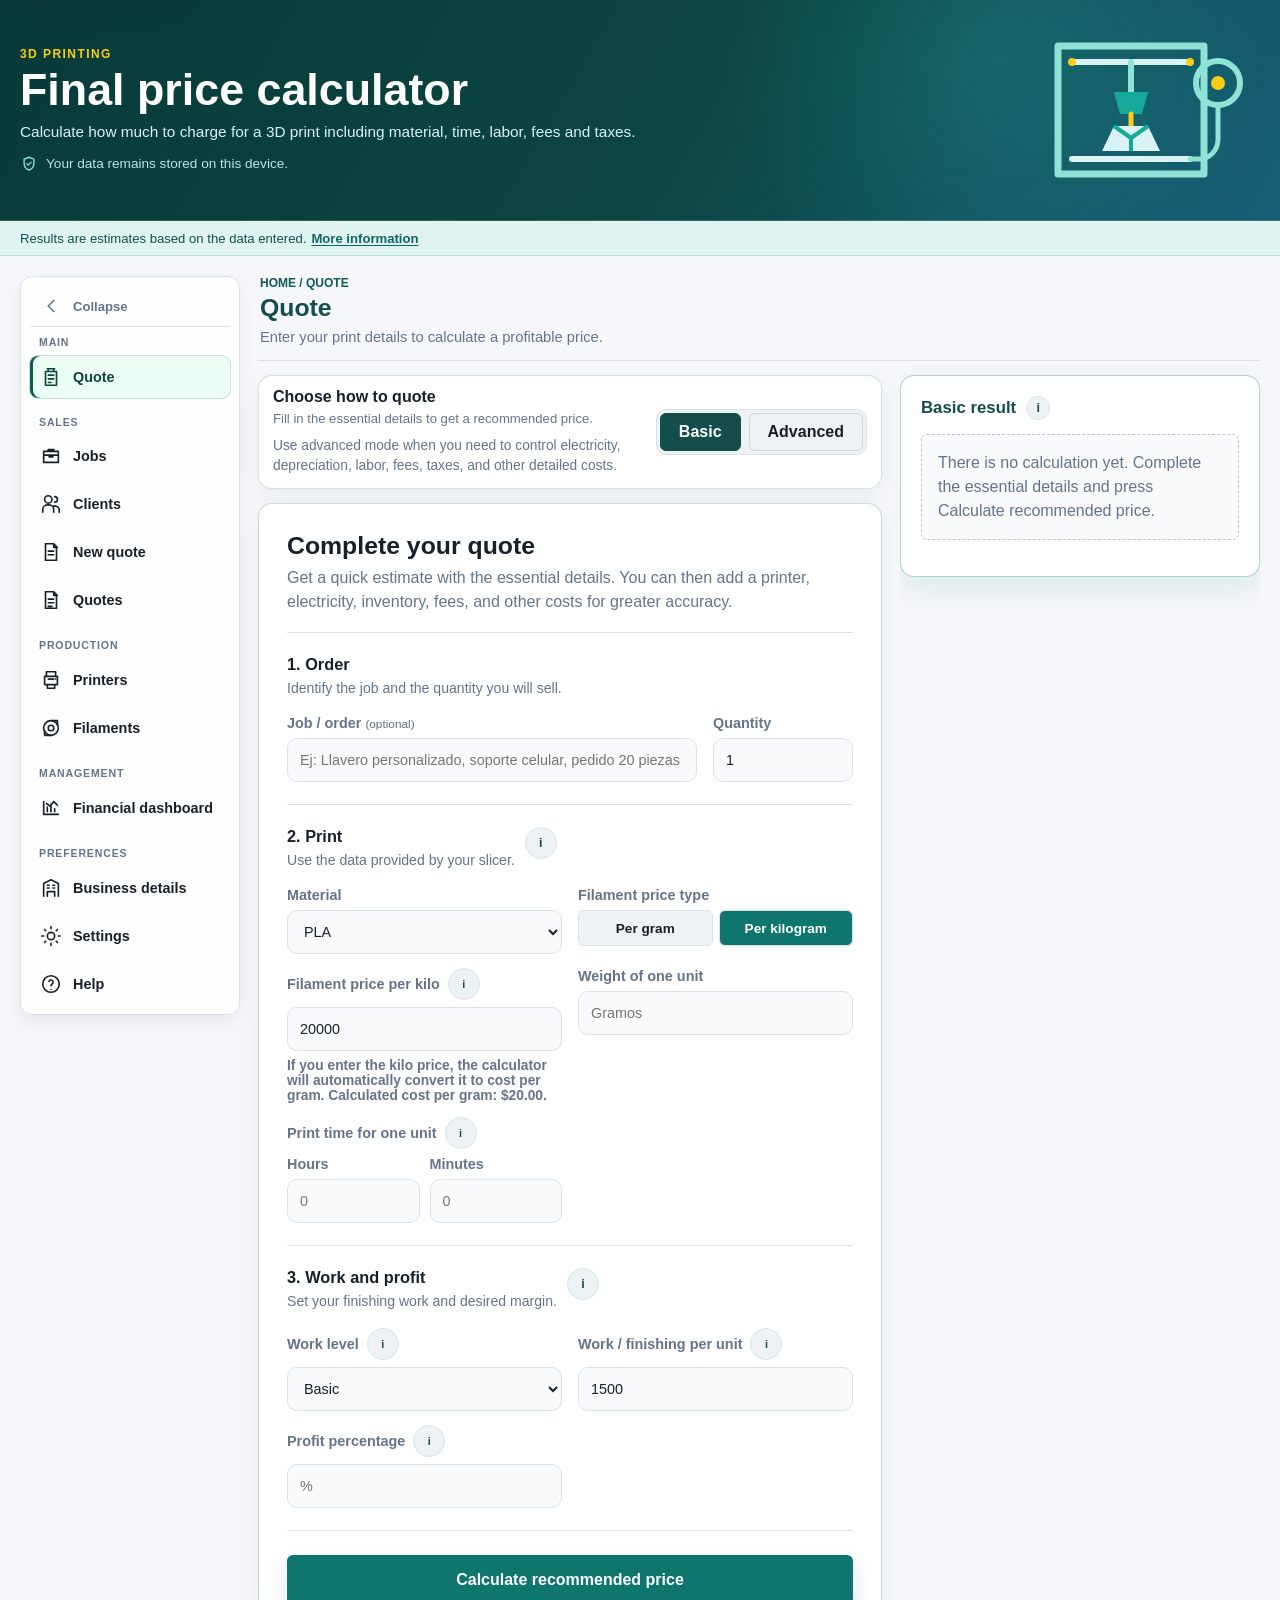
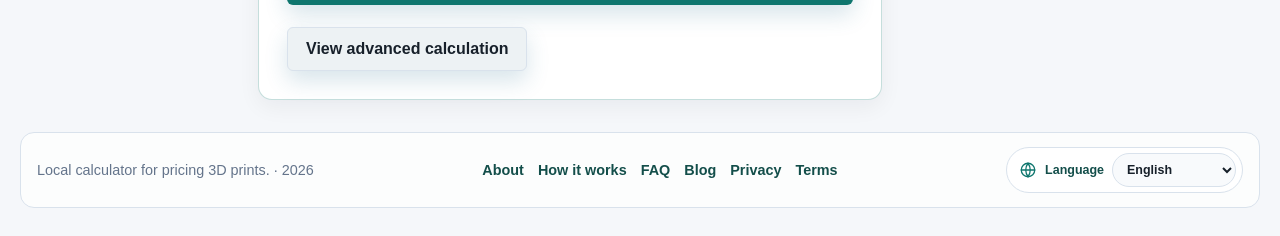
==== commit 2cb84754: "feat(ui): reorganize settings workspace" ====
--- a/index.html
+++ b/index.html
@@ -22,7 +22,7 @@
   <meta name="twitter:title" content="Calculadora de precio de impresión 3D | Costos, cotizaciones e inventario">
   <meta name="twitter:description" content="Herramienta local para calcular costos, precios y cotizaciones de impresión 3D con impresoras e inventario de filamentos.">
   <meta name="twitter:image" content="https://raularqueros.github.io/estoy-creando-una-calculadora-web-de/assets/images/social-preview.svg">
-  <link rel="stylesheet" href="styles.css?v=20260725-language-picker-v3">
+  <link rel="stylesheet" href="styles.css?v=20260725-settings-layout-v1">
   <script type="application/ld+json">
     {
       "@context": "https://schema.org",
@@ -1440,21 +1440,33 @@
       </div>
     </section>
 
-    <section class="panel storage-panel">
-      <details class="collapsible-section">
-        <summary>
-          Configuración avanzada
-          <button type="button" class="info-btn" data-help="configuracion" aria-label="Información sobre configuración avanzada">i</button>
-        </summary>
-        <div class="actions">
-          <button type="button" id="guardarConfiguracionButton" data-i18n="guardarConfiguracion">Guardar configuración</button>
-          <button type="button" id="restablecerConfiguracionButton" class="secondary" data-i18n="restablecerConfiguracion">Restablecer configuración</button>
+    <section class="panel storage-panel settings-storage-panel">
+      <div class="settings-storage-panel__header">
+        <div>
+          <p class="eyebrow" data-i18n="configuracionDatosRespaldo">Datos y respaldo</p>
+          <h2 data-i18n="guardarConfiguracion">Guardar configuración</h2>
+          <p class="help-text" data-i18n="configuracionDatosRespaldoAyuda">Conserva una copia de tus preferencias para volver a utilizarlas.</p>
+        </div>
+        <button type="button" id="guardarConfiguracionButton" data-i18n="guardarConfiguracion">Guardar configuración</button>
+      </div>
+
+      <details class="settings-tools">
+        <summary data-i18n="herramientasConfiguracion">Herramientas de configuración</summary>
+        <div class="actions settings-tools__actions">
           <button type="button" id="exportarConfiguracionButton" class="secondary" data-i18n="exportarConfiguracion">Exportar configuración</button>
           <button type="button" id="importarConfiguracionButton" class="secondary" data-i18n="importarConfiguracion">Importar configuración</button>
           <input type="file" id="importarConfiguracionInput" accept="application/json,.json" hidden>
         </div>
-        <p id="storageMessage" class="help-text" role="status"></p>
       </details>
+
+      <section class="settings-danger-zone" aria-labelledby="restablecimientoConfiguracionTitulo">
+        <div>
+          <h3 id="restablecimientoConfiguracionTitulo" data-i18n="configuracionRestablecimiento">Restablecimiento</h3>
+          <p class="help-text" data-i18n="configuracionRestablecimientoAyuda">Recupera la configuración guardada con la confirmación habitual.</p>
+        </div>
+        <button type="button" id="restablecerConfiguracionButton" class="secondary danger-button" data-i18n="restablecerConfiguracion">Restablecer configuración</button>
+      </section>
+      <p id="storageMessage" class="help-text" role="status"></p>
     </section>
 
     <section id="respaldoIntegridadPanel" class="panel backup-panel">
@@ -1951,7 +1963,7 @@
   <script src="js/printer-catalog.js?v=20260715-catalog-v1"></script>
   <script src="js/printers.js?v=20260715-printers-v2"></script>
   <script src="js/geolocation.js"></script>
-  <script src="js/i18n.js?v=20260725-basic-progressive-v1"></script>
+  <script src="js/i18n.js?v=20260725-settings-layout-v1"></script>
   <script src="js/presets.js?v=20260724-i18n-fix-v1"></script>
   <script src="js/filaments.js?v=20260715-filaments-jobs-v2"></script>
   <script src="js/comparator.js"></script>
@@ -1963,7 +1975,7 @@
   <script src="js/reports.js?v=20260715-reports-v1"></script>
   <script src="js/help.js?v=20260724-i18n-fix-v1"></script>
   <script src="js/validation.js?v=20260716-validation-v1"></script>
-  <script src="js/navigation.js?v=20260724-i18n-fix-v1"></script>
+  <script src="js/navigation.js?v=20260725-settings-layout-v1"></script>
   <script src="js/clients-dashboard.js?v=20260724-i18n-fix-v1"></script>
   <script src="js/printers-dashboard.js?v=20260724-printers-ui-v1"></script>
   <script src="js/filaments-dashboard.js?v=20260724-filaments-ui-v1"></script>
--- a/styles.css
+++ b/styles.css
@@ -2778,6 +2778,116 @@
 
 .storage-panel .actions {
   margin-top: 0;
+}
+
+.settings-panel {
+  display: grid;
+  gap: 20px;
+}
+
+.settings-group {
+  min-width: 0;
+  padding: 18px;
+  border: 1px solid var(--line);
+  border-radius: 10px;
+  background: #ffffff;
+}
+
+.settings-group__heading {
+  margin-bottom: 14px;
+}
+
+.settings-group__heading .eyebrow {
+  margin-bottom: 4px;
+}
+
+.settings-group__heading h2 {
+  margin-bottom: 6px;
+  color: var(--primary-dark);
+  font-size: 1.12rem;
+}
+
+.settings-group > .basic-disclosure {
+  margin-top: 12px;
+}
+
+.settings-storage-panel {
+  display: grid;
+  gap: 16px;
+}
+
+.settings-storage-panel__header,
+.settings-danger-zone {
+  display: flex;
+  align-items: center;
+  justify-content: space-between;
+  gap: 18px;
+  min-width: 0;
+}
+
+.settings-storage-panel__header h2,
+.settings-danger-zone h3 {
+  margin-bottom: 6px;
+  color: var(--primary-dark);
+}
+
+.settings-storage-panel__header > button,
+.settings-danger-zone > button {
+  flex: 0 0 auto;
+  min-width: 0;
+}
+
+.settings-tools {
+  min-width: 0;
+  border: 1px solid var(--line);
+  border-radius: 8px;
+  background: var(--soft);
+}
+
+.settings-tools > summary {
+  min-height: 46px;
+  padding: 13px 14px;
+  color: var(--text);
+  font-weight: 700;
+  cursor: pointer;
+}
+
+.settings-tools > summary:hover,
+.settings-tools > summary:focus-visible {
+  color: var(--primary-dark);
+  outline: 2px solid var(--primary);
+  outline-offset: -2px;
+}
+
+.settings-tools__actions {
+  padding: 0 14px 14px;
+}
+
+.settings-danger-zone {
+  padding-top: 16px;
+  border-top: 1px solid var(--line);
+}
+
+.settings-danger-zone .danger-button {
+  border-color: #b24a40;
+}
+
+@media (max-width: 600px) {
+  .settings-group {
+    padding: 14px;
+  }
+
+  .settings-storage-panel__header,
+  .settings-danger-zone {
+    align-items: stretch;
+    flex-direction: column;
+  }
+
+  .settings-storage-panel__header > button,
+  .settings-danger-zone > button,
+  .settings-tools__actions > button {
+    width: 100%;
+  }
 }
 
 .storage-error {
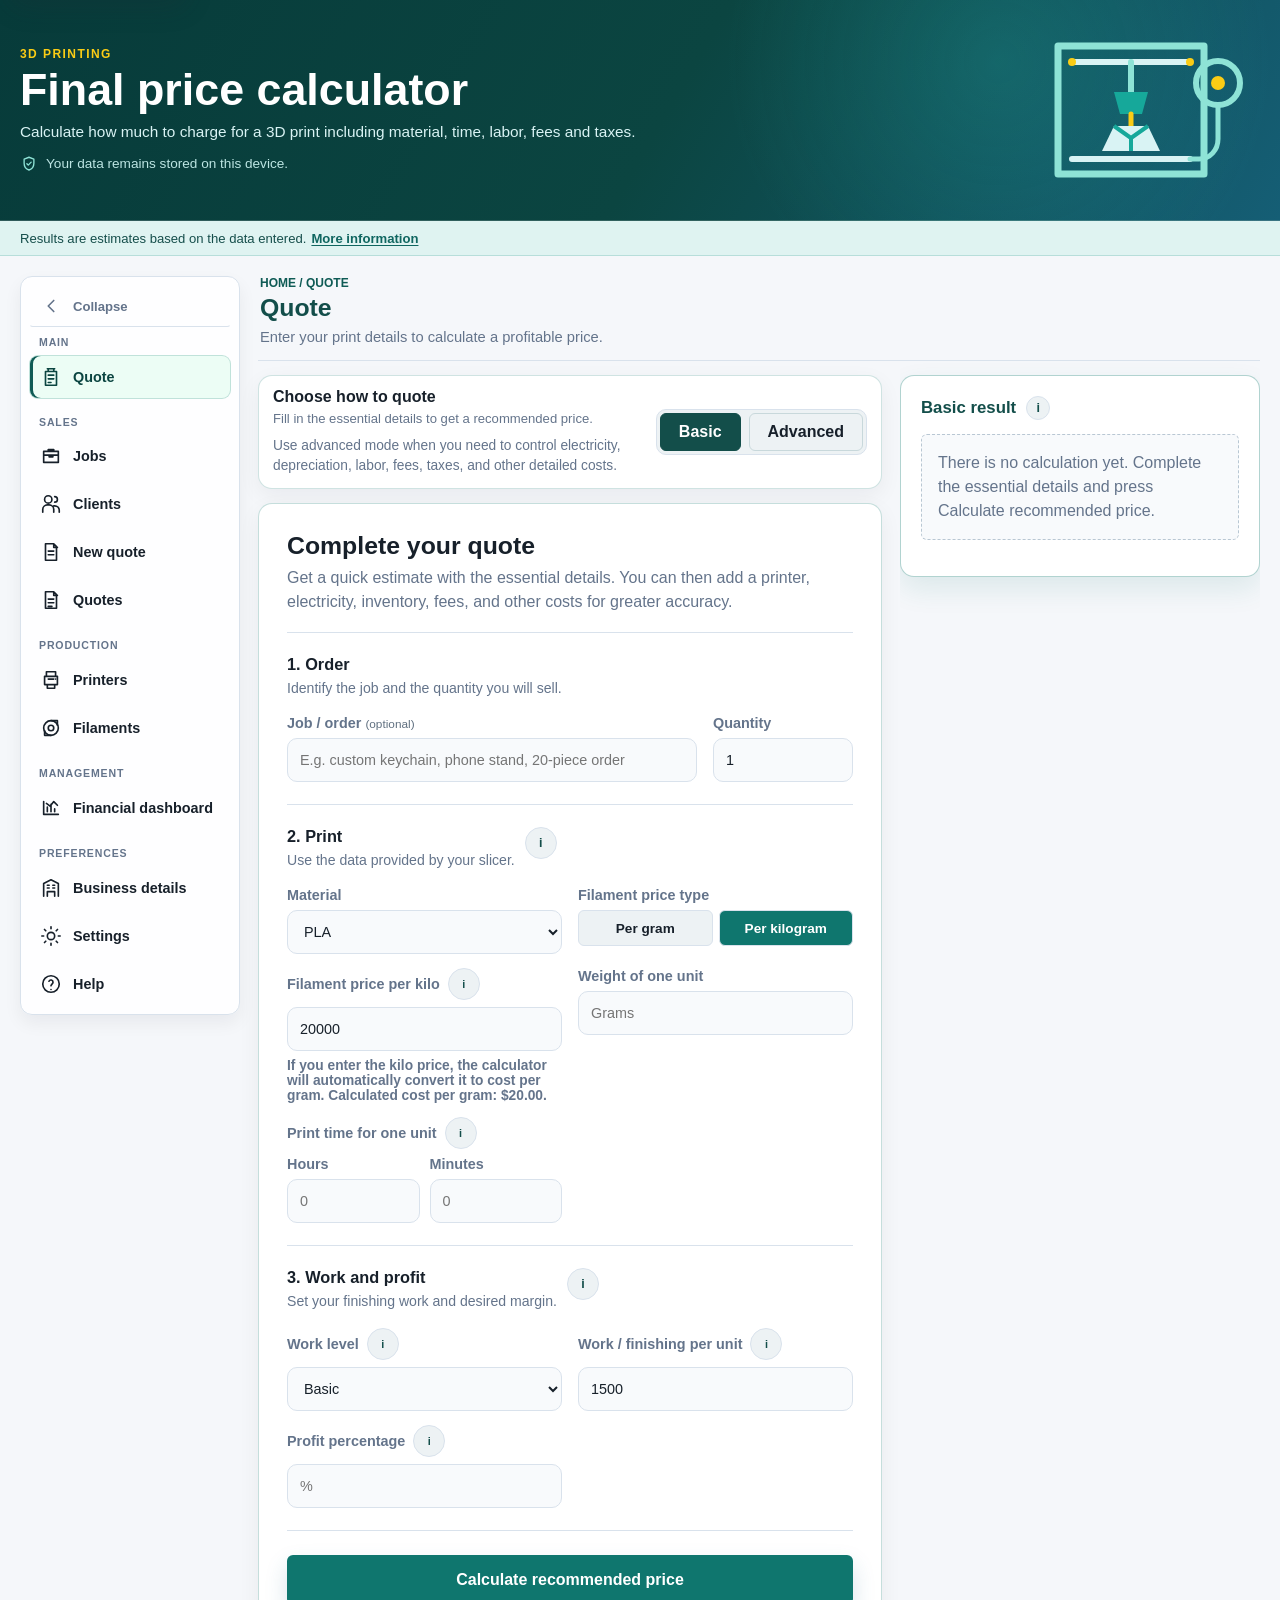
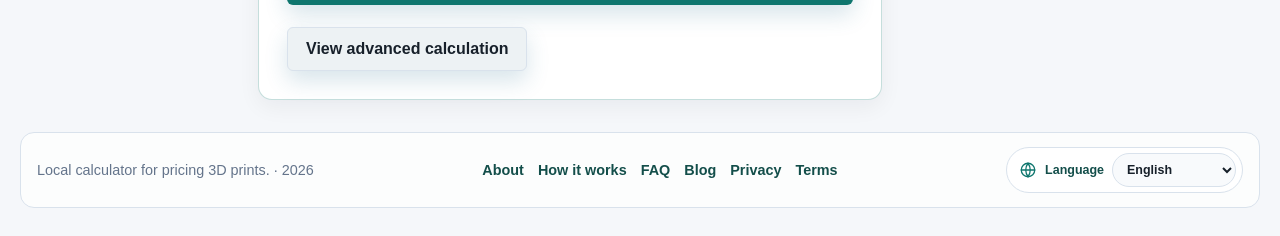
==== commit 7cd257fa: "fix(i18n): complete translations and remove dead script reference" ====
--- a/index.html
+++ b/index.html
@@ -22,7 +22,7 @@
   <meta name="twitter:title" content="Calculadora de precio de impresión 3D | Costos, cotizaciones e inventario">
   <meta name="twitter:description" content="Herramienta local para calcular costos, precios y cotizaciones de impresión 3D con impresoras e inventario de filamentos.">
   <meta name="twitter:image" content="https://raularqueros.github.io/estoy-creando-una-calculadora-web-de/assets/images/social-preview.svg">
-  <link rel="stylesheet" href="styles.css?v=20260725-settings-layout-v1">
+  <link rel="stylesheet" href="styles.css?v=20260725-financial-states-v1">
   <script type="application/ld+json">
     {
       "@context": "https://schema.org",
@@ -173,6 +173,7 @@
                   type="text"
                   id="nombreTrabajoBasico"
                   placeholder="Ej: Llavero personalizado, soporte celular, pedido 20 piezas"
+                  data-i18n-placeholder="placeholderNombreTrabajoBasico"
                 >
               </label>
               <label>
@@ -197,7 +198,7 @@
               </label>
               <div class="field-block">
                 <span class="field-label" data-i18n="tipoPrecioFilamento">Tipo de precio del filamento</span>
-                <div class="mini-switch" aria-label="Modo de costo de material básico">
+                <div class="mini-switch" aria-label="Modo de costo de material básico" data-i18n-aria-label="modoCostoMaterialBasico">
                   <button type="button" id="modoCostoGramoBasico" class="mini-switch-button" aria-pressed="false" data-i18n="porGramo">Por gramo</button>
                   <button type="button" id="modoCostoKiloBasico" class="mini-switch-button active" aria-pressed="true" data-i18n="porKilo">Por kilo</button>
                 </div>
@@ -212,7 +213,7 @@
               </div>
               <label>
                 <span id="pesoPiezaLabelBasico" data-i18n="pesoUnaUnidad">Peso de una unidad</span>
-                <input type="number" id="pesoPiezaBasico" min="0" placeholder="Gramos">
+                <input type="number" id="pesoPiezaBasico" min="0" placeholder="Gramos" data-i18n-placeholder="placeholderGramos">
               </label>
               <div class="field-block field-block--time">
                 <div class="field-label-row">
@@ -286,7 +287,7 @@
             <div class="field-block field-wide filament-picker">
               <label for="filamentoBasico"><span data-i18n="bobinaInventario">Bobina de inventario</span> <span class="optional-label">(<span data-i18n="opcional">opcional</span>)</span></label>
               <select id="filamentoBasico">
-                <option value="">Sin bobina / costo manual</option>
+                <option value="" data-i18n="sinBobina">Sin bobina / costo manual</option>
               </select>
               <div id="filamentoResumenBasico" class="filament-picker-summary" aria-live="polite">
                 Selecciona una bobina para usar su costo por gramo y estimar el consumo.
@@ -320,7 +321,7 @@
             <label>
               <span id="pesoSoportesPurgaLabelBasico" data-i18n="materialExtraPorUnidad">Material extra por unidad</span>
               <button type="button" class="info-btn info-btn--campo inline-info" data-help="materialExtraCampo" aria-label="Información sobre material extra">i</button>
-              <input type="number" id="pesoSoportesPurgaBasico" min="0" placeholder="Opcional">
+              <input type="number" id="pesoSoportesPurgaBasico" min="0" placeholder="Opcional" data-i18n-placeholder="placeholderOpcional">
             </label>
             <label>
               <span data-i18n="embalaje">Embalaje</span>
@@ -494,7 +495,7 @@
       <div class="field-grid">
         <label>
           <span data-i18n="nombreTrabajo">Nombre del trabajo</span>
-          <input type="text" id="nombreTrabajoAvanzado" placeholder="Ej: Soporte para escritorio">
+          <input type="text" id="nombreTrabajoAvanzado" placeholder="Ej: Soporte para escritorio" data-i18n-placeholder="placeholderNombreTrabajoAvanzado">
         </label>
         <label>
           <span data-i18n="cliente">Cliente</span>
@@ -554,11 +555,11 @@
         </div>
         <div class="field-block field-block--slicer-weight">
           <span class="field-label" id="pesoPiezaLabelAvanzado" data-i18n="pesoUnaUnidad">Peso de una unidad</span>
-          <input type="number" id="pesoPiezaAvanzado" min="0" placeholder="Gramos">
+          <input type="number" id="pesoPiezaAvanzado" min="0" placeholder="Gramos" data-i18n-placeholder="placeholderGramos">
         </div>
         <label>
           <span data-i18n="alturaCapa">Altura de capa</span>
-          <input type="text" placeholder="Ej: 0.20 mm">
+          <input type="text" placeholder="Ej: 0.20 mm" data-i18n-placeholder="placeholderAlturaCapa">
         </label>
       </div>
     </section>
@@ -570,7 +571,7 @@
         <div class="field-block field-wide filament-picker">
           <label for="filamentoAvanzado"><span data-i18n="bobinaInventario">Bobina de inventario</span> <span class="optional-label">(<span data-i18n="opcional">opcional</span>)</span></label>
           <select id="filamentoAvanzado">
-            <option value="">Sin bobina / costo manual</option>
+            <option value="" data-i18n="sinBobina">Sin bobina / costo manual</option>
           </select>
           <div id="filamentoResumenAvanzado" class="filament-picker-summary" aria-live="polite">
             Selecciona una bobina para usar su costo por gramo y estimar el consumo.
@@ -578,7 +579,7 @@
           <div class="filament-picker-actions" hidden>
             <button type="button" id="cambiarMonedaFilamentoAvanzado" class="secondary compact-button" data-i18n="usarMonedaBobina">Usar moneda de la bobina</button>
             <button type="button" id="usarCostoActualFilamentoAvanzado" class="secondary compact-button" hidden data-i18n="usarCostoActual">Usar costo actual</button>
-            <button type="button" id="usarCostoManualAvanzado" class="ghost-button compact-button">Seguir con costo manual</button>
+            <button type="button" id="usarCostoManualAvanzado" class="ghost-button compact-button" data-i18n="usarCostoManual">Seguir con costo manual</button>
           </div>
         </div>
         <label>
@@ -587,16 +588,16 @@
         </label>
         <div class="field-block">
           <span class="field-label" id="costoUnidadLabelAvanzado">Costo por gramo</span>
-          <div class="mini-switch" aria-label="Modo de costo de material avanzado">
-            <button type="button" id="modoCostoGramoAvanzado" class="mini-switch-button active" aria-pressed="true">Costo por gramo</button>
-            <button type="button" id="modoCostoKiloAvanzado" class="mini-switch-button" aria-pressed="false">Precio por kilo</button>
+          <div class="mini-switch" aria-label="Modo de costo de material avanzado" data-i18n-aria-label="modoCostoMaterialAvanzado">
+            <button type="button" id="modoCostoGramoAvanzado" class="mini-switch-button active" aria-pressed="true" data-i18n="costoPorGramo">Costo por gramo</button>
+            <button type="button" id="modoCostoKiloAvanzado" class="mini-switch-button" aria-pressed="false" data-i18n="precioPorKilo">Precio por kilo</button>
           </div>
           <input type="number" id="costoUnidadAvanzado" min="0" placeholder="$">
           <p class="help-text" id="costoUnidadHelpAvanzado">Costo por gramo calculado: $0.</p>
         </div>
         <label>
           <span id="pesoSoportesPurgaLabelAvanzado" data-i18n="materialExtraPorUnidad">Material extra por unidad</span>
-          <input type="number" id="pesoSoportesPurgaAvanzado" min="0" placeholder="Gramos">
+          <input type="number" id="pesoSoportesPurgaAvanzado" min="0" placeholder="Gramos" data-i18n-placeholder="placeholderGramos">
         </label>
       </div>
     </section>
@@ -1294,8 +1295,7 @@
     <section id="panelFinancieroPanel" class="panel result-panel financial-panel">
       <div class="clients-heading report-heading">
         <div class="report-heading__copy">
-          <p class="eyebrow" data-i18n="rendimientoNegocio">Rendimiento del negocio</p>
-          <h2 data-i18n="panelFinanciero">Panel financiero</h2>
+          <h2 data-i18n="rendimientoNegocio">Rendimiento del negocio</h2>
           <p class="help-text" data-i18n="panelFinancieroDescripcion">Resume ventas, costos y rentabilidad utilizando exclusivamente los datos guardados localmente.</p>
           <p class="report-warning" data-i18n="panelFinancieroAdvertencia">Este panel es una herramienta de gestión. No reemplaza la contabilidad, los registros tributarios ni las declaraciones oficiales.</p>
         </div>
@@ -1365,15 +1365,15 @@
 
       <div id="reporteEstadoPanel" class="report-status" role="status"></div>
       <div id="reporteAdvertencias" class="report-alerts" aria-live="polite"></div>
-      <div id="reporteKpis" class="report-kpi-grid" aria-live="polite"></div>
-
-      <section class="panel report-section report-print-section">
+      <div id="reporteKpis" class="report-kpi-grid report-data-section" aria-live="polite"></div>
+
+      <section class="panel report-section report-print-section report-data-section">
         <h3 data-i18n="evolucionResultados">Evolución de resultados</h3>
         <p class="help-text" data-i18n="evolucionResultadosAyuda">Las ventas se agrupan por la fecha del trabajo o venta. Los pagos se agrupan por la fecha en que fueron registrados.</p>
         <div id="reporteGrafico"></div>
       </section>
 
-      <details class="collapsible-section report-section" open>
+      <details class="collapsible-section report-section report-data-section">
         <summary data-i18n="desgloseRentabilidad">Rentabilidad por producto, cliente, impresora y material</summary>
         <div class="report-grid-2">
           <section><h3 data-i18n="rentabilidadProducto">Rentabilidad por producto</h3><div id="reporteProductos"></div></section>
@@ -1383,19 +1383,19 @@
         </div>
       </details>
 
-      <details class="collapsible-section report-section" open>
+      <details class="collapsible-section report-section report-data-section">
         <summary data-i18n="cuentasRanking">Cuentas por cobrar y ranking de trabajos</summary>
         <section><h3 data-i18n="pagosPendientes">Pagos pendientes</h3><div id="reporteCuentasPorCobrar"></div></section>
         <section><div id="reporteRankingTrabajos"></div></section>
       </details>
 
-      <details class="collapsible-section report-section">
+      <details class="collapsible-section report-section report-data-section">
         <summary data-i18n="canalesEstadosCostos">Canales, métodos de pago, estados y costos</summary>
         <div id="reporteCanalesPago"></div>
         <div id="reporteEstadosCostos"></div>
       </details>
 
-      <details class="collapsible-section report-section">
+      <details class="collapsible-section report-section report-data-section">
         <summary data-i18n="calidadDatos">Calidad de los datos</summary>
         <div id="reporteCalidadDatos"></div>
       </details>
@@ -1963,7 +1963,7 @@
   <script src="js/printer-catalog.js?v=20260715-catalog-v1"></script>
   <script src="js/printers.js?v=20260715-printers-v2"></script>
   <script src="js/geolocation.js"></script>
-  <script src="js/i18n.js?v=20260725-settings-layout-v1"></script>
+  <script src="js/i18n.js?v=20260725-i18n-cleanup-v1"></script>
   <script src="js/presets.js?v=20260724-i18n-fix-v1"></script>
   <script src="js/filaments.js?v=20260715-filaments-jobs-v2"></script>
   <script src="js/comparator.js"></script>
@@ -1974,14 +1974,13 @@
   <script src="js/backup.js?v=20260715-backup-v1"></script>
   <script src="js/reports.js?v=20260715-reports-v1"></script>
   <script src="js/help.js?v=20260724-i18n-fix-v1"></script>
-  <script src="js/validation.js?v=20260716-validation-v1"></script>
-  <script src="js/navigation.js?v=20260725-settings-layout-v1"></script>
+  <script src="js/navigation.js?v=20260725-help-guide-v1"></script>
   <script src="js/clients-dashboard.js?v=20260724-i18n-fix-v1"></script>
   <script src="js/printers-dashboard.js?v=20260724-printers-ui-v1"></script>
   <script src="js/filaments-dashboard.js?v=20260724-filaments-ui-v1"></script>
   <script src="js/quotes-dashboard.js?v=20260724-professional-quote-v1"></script>
-  <script src="js/reports-dashboard.js?v=20260725-financial-ui-v1"></script>
-  <script src="app.js?v=20260725-basic-progressive-v1"></script>
+  <script src="js/reports-dashboard.js?v=20260725-financial-states-v1"></script>
+  <script src="app.js?v=20260725-i18n-cleanup-v1"></script>
   <script>
     document.getElementById("siteFooterYear").textContent = new Date().getFullYear();
   </script>
--- a/styles.css
+++ b/styles.css
@@ -2872,6 +2872,132 @@
   border-color: #b24a40;
 }
 
+.help-quickstart-panel,
+.help-modes-panel,
+.help-data-panel,
+.help-faq-panel,
+.help-note-panel {
+  min-width: 0;
+}
+
+.help-section-heading {
+  margin-bottom: 16px;
+}
+
+.help-section-heading .eyebrow {
+  margin-bottom: 4px;
+}
+
+.help-section-heading h2 {
+  margin-bottom: 6px;
+  color: var(--primary-dark);
+  font-size: 1.2rem;
+}
+
+.help-quickstart-panel {
+  border-color: #b9d9d1;
+  background: linear-gradient(135deg, #f4fbf8, #ffffff 70%);
+}
+
+.help-quickstart-steps {
+  display: grid;
+  grid-template-columns: repeat(3, minmax(0, 1fr));
+  gap: 12px;
+  margin: 0;
+  padding: 0;
+  list-style: none;
+}
+
+.help-quickstart-steps li {
+  display: grid;
+  grid-template-columns: auto minmax(0, 1fr);
+  align-items: start;
+  gap: 10px;
+  min-width: 0;
+  padding: 12px;
+  border: 1px solid var(--line);
+  border-radius: 8px;
+  background: #ffffff;
+}
+
+.help-quickstart-steps span {
+  display: grid;
+  width: 28px;
+  height: 28px;
+  place-items: center;
+  color: #ffffff;
+  border-radius: 50%;
+  background: var(--primary);
+  font-size: 0.84rem;
+  font-weight: 800;
+}
+
+.help-quickstart-steps p,
+.help-mode-comparison p,
+.help-note-panel p:last-child {
+  margin: 0;
+  overflow-wrap: anywhere;
+}
+
+.help-mode-comparison {
+  display: grid;
+  grid-template-columns: repeat(2, minmax(0, 1fr));
+  gap: 12px;
+}
+
+.help-mode-comparison article {
+  min-width: 0;
+  padding: 14px;
+  border: 1px solid var(--line);
+  border-radius: 8px;
+  background: #ffffff;
+}
+
+.help-mode-comparison h3 {
+  margin-bottom: 6px;
+  color: var(--primary-dark);
+  font-size: 1rem;
+}
+
+.help-data-panel {
+  border-left: 4px solid var(--primary);
+}
+
+.help-faq-item {
+  min-width: 0;
+  border-top: 1px solid var(--line);
+}
+
+.help-faq-item:last-child {
+  border-bottom: 1px solid var(--line);
+}
+
+.help-faq-item > summary {
+  min-height: 44px;
+  padding: 13px 4px;
+  color: var(--text);
+  font-weight: 700;
+  cursor: pointer;
+}
+
+.help-faq-item > summary:hover,
+.help-faq-item > summary:focus-visible {
+  color: var(--primary-dark);
+  outline: 2px solid var(--primary);
+  outline-offset: -2px;
+}
+
+.help-faq-item > p {
+  margin: 0;
+  padding: 0 4px 14px;
+  overflow-wrap: anywhere;
+}
+
+.help-note-panel {
+  border-left: 4px solid #b7660b;
+  background: #fffaf0;
+}
+
 @media (max-width: 600px) {
   .settings-group {
     padding: 14px;
@@ -2887,6 +3013,11 @@
   .settings-danger-zone > button,
   .settings-tools__actions > button {
     width: 100%;
+  }
+
+  .help-quickstart-steps,
+  .help-mode-comparison {
+    grid-template-columns: 1fr;
   }
 }
 
@@ -5501,6 +5632,30 @@
   flex: 0 0 auto;
 }
 
+.financial-panel--empty .report-status--empty {
+  display: grid;
+  min-height: 136px;
+  place-items: center;
+  margin-top: 18px;
+  padding: 24px;
+  border-style: dashed;
+  text-align: center;
+}
+
+.financial-panel--empty .report-status--empty strong {
+  max-width: 48rem;
+  font-size: 1rem;
+  line-height: 1.55;
+}
+
+.financial-panel--empty .report-header-tools {
+  opacity: 0.72;
+}
+
+.financial-panel--filtered-empty .report-status--empty {
+  margin-top: 18px;
+}
+
 .report-actions,
 .report-filter-actions {
   flex-wrap: wrap;
@@ -5743,6 +5898,22 @@
     color: #475569;
     font-size: 0.78rem;
     font-weight: 800;
+  }
+}
+
+@media (max-width: 600px) {
+  .report-primary-filters,
+  .report-filters {
+    grid-template-columns: minmax(0, 1fr);
+  }
+
+  .report-status--empty:has(button) {
+    align-items: stretch;
+    flex-direction: column;
+  }
+
+  .report-status--empty button {
+    width: 100%;
   }
 }
 
